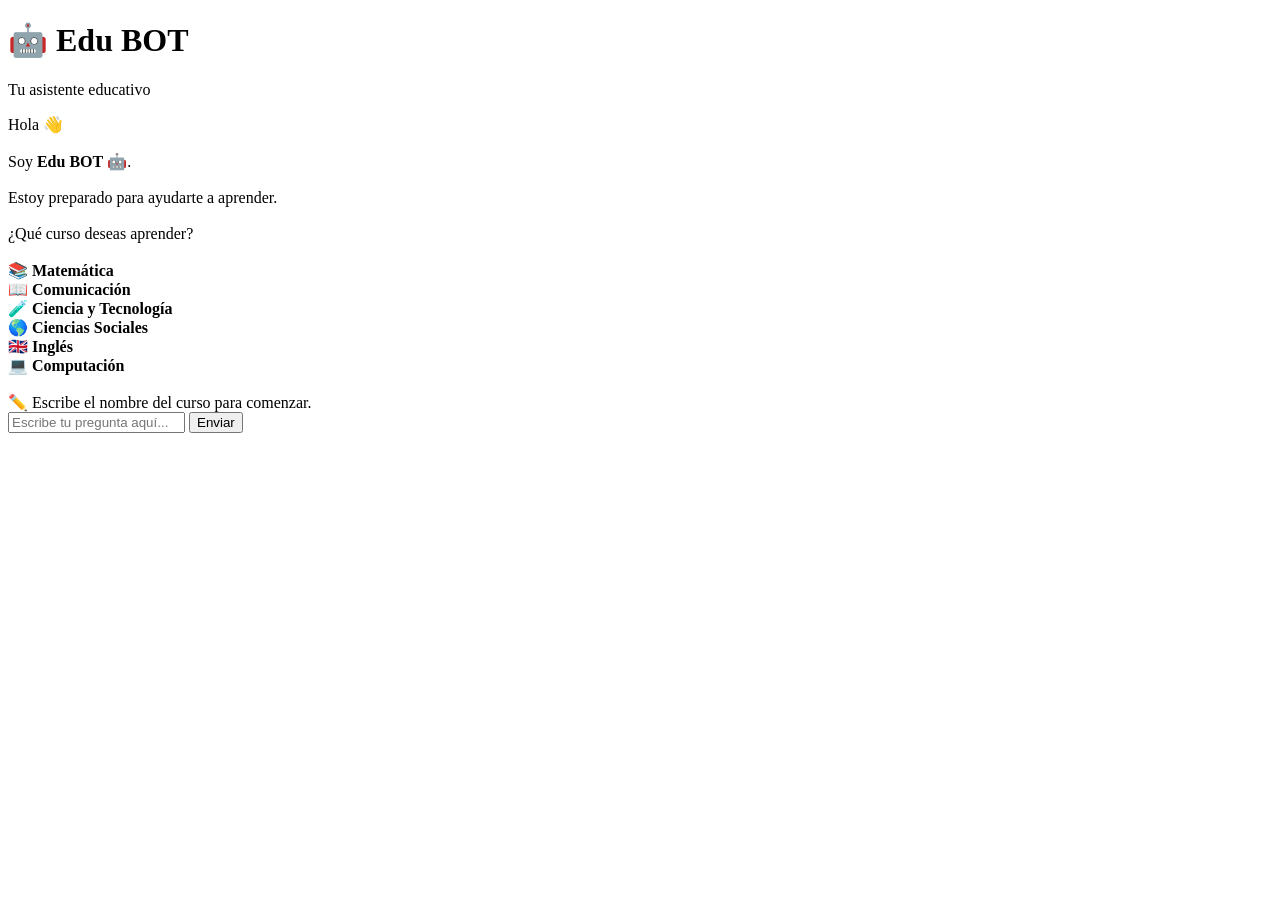
==== ia.html @ 30d16130 "Update ia.html" ====
<!DOCTYPE html>
<html lang="es">

<head>

    <meta charset="UTF-8">

    <meta name="viewport" content="width=device-width, initial-scale=1.0">

    <title>Edu BOT IA</title>

    <link rel="stylesheet" href="style.css">

</head>


<body>


<!-- ================================================= -->
<!-- CONTENEDOR PRINCIPAL -->
<!-- ================================================= -->

<div class="chat">


    <!-- ================================================= -->
    <!-- ENCABEZADO -->
    <!-- ================================================= -->

    <div class="encabezado">

        <h1>🤖 Edu BOT</h1>

        <p>Tu asistente educativo</p>

    </div>


    <!-- ================================================= -->
    <!-- ÁREA DE MENSAJES -->
    <!-- ================================================= -->

    <div id="chat" class="mensajes">

        <div class="bot">

            Hola 👋<br><br>

            Soy <b>Edu BOT</b> 🤖.<br><br>

            Estoy preparado para ayudarte a aprender.<br><br>

            ¿Qué curso deseas aprender?<br><br>

            📚 <b>Matemática</b><br>
            📖 <b>Comunicación</b><br>
            🧪 <b>Ciencia y Tecnología</b><br>
            🌎 <b>Ciencias Sociales</b><br>
            🇬🇧 <b>Inglés</b><br>
            💻 <b>Computación</b><br><br>

            ✏️ Escribe el nombre del curso para comenzar.

        </div>

    </div>


    <!-- ================================================= -->
    <!-- ENTRADA DEL USUARIO -->
    <!-- ================================================= -->

    <div class="entrada">

        <input
            type="text"
            id="pregunta"
            placeholder="Escribe tu pregunta aquí..."
            autocomplete="off"
        >

        <button id="enviar" type="button">
            Enviar
        </button>

    </div>


</div>


<!-- ================================================= -->
<!-- JAVASCRIPT -->
<!-- ================================================= -->


<!-- ================================================= -->
<!-- 1. CONOCIMIENTOS GENERALES -->
<!-- ================================================= -->

<script src="conocimientos.js"></script>


<!-- ================================================= -->
<!-- 2. COMUNICACIÓN -->
<!-- ================================================= -->

<script src="comprension1.js"></script>
<script src="produccion1.js"></script>
<script src="literatura1.js"></script>
<script src="comunicacion.js"></script>


<!-- ================================================= -->
<!-- 3. CIENCIA Y TECNOLOGÍA - 6° PRIMARIA -->
<!-- ================================================= -->

<script src="seres_vivos_ambiente.js"></script>
<script src="cuerpo_humano_salud.js"></script>
<script src="materia_energia.js"></script>
<script src="tierra_universo.js"></script>


<!-- ================================================= -->
<!-- 4. CIENCIA Y TECNOLOGÍA - BIOLOGÍA -->
<!-- ================================================= -->

<script src="biologia.js"></script>
<script src="biologia2.js"></script>
<script src="biologia3.js"></script>
<script src="biologia4.js"></script>
<script src="biologia5.js"></script>


<!-- ================================================= -->
<!-- 5. CIENCIA Y TECNOLOGÍA - QUÍMICA -->
<!-- ================================================= -->

<script src="quimica.js"></script>
<script src="quimica2.js"></script>
<script src="quimica3.js"></script>
<script src="quimica4.js"></script>
<script src="quimica5.js"></script>


<!-- ================================================= -->
<!-- 6. CIENCIA Y TECNOLOGÍA - FÍSICA -->
<!-- ================================================= -->

<script src="fisica.js"></script>
<script src="fisica2.js"></script>
<script src="fisica3.js"></script>
<script src="fisica4.js"></script>
<script src="fisica5.js"></script>


<!-- ================================================= -->
<!-- 7. CIENCIA Y TECNOLOGÍA - AMBIENTE Y CTS -->
<!-- ================================================= -->

<script src="ambiente4.js"></script>
<script src="cts5.js"></script>


<!-- ================================================= -->
<!-- 8. ARCHIVO PRINCIPAL DE CIENCIA Y TECNOLOGÍA -->
<!-- ================================================= -->

<script src="cyt.js"></script>


<!-- ================================================= -->
<!-- 9. CIENCIAS SOCIALES -->
<!-- ================================================= -->

<script src="historiaPeru1.js"></script>
<script src="historiaUniversal1.js"></script>
<script src="economia1.js"></script>
<script src="sociales.js"></script>


<!-- ================================================= -->
<!-- 10. INGLÉS -->
<!-- ================================================= -->

<script src="inglesBasico.js"></script>
<script src="inglesIntermedio.js"></script>
<script src="inglesAvanzado.js"></script>
<script src="ingles.js"></script>


<!-- ================================================= -->
<!-- 11. MATEMÁTICA - ARITMÉTICA -->
<!-- ================================================= -->

<script src="aritmetica1.js"></script>
<script src="aritmetica2.js"></script>
<script src="aritmetica3.js"></script>
<script src="aritmetica4.js"></script>
<script src="aritmetica5.js"></script>
<script src="aritmetica6.js"></script>


<!-- ================================================= -->
<!-- 12. MATEMÁTICA - ÁLGEBRA -->
<!-- ================================================= -->

<script src="algebra1.js"></script>
<script src="algebra2.js"></script>
<script src="algebra3.js"></script>
<script src="algebra4.js"></script>
<script src="algebra5.js"></script>


<!-- ================================================= -->
<!-- 13. MATEMÁTICA - GEOMETRÍA -->
<!-- ================================================= -->

<script src="geometria1.js"></script>
<script src="geometria2.js"></script>
<script src="geometria3.js"></script>
<script src="geometria4.js"></script>
<script src="geometria5.js"></script>
<script src="geometria6.js"></script>


<!-- ================================================= -->
<!-- 14. MATEMÁTICA - ESTADÍSTICA -->
<!-- ================================================= -->

<script src="estadistica1.js"></script>
<script src="estadistica2.js"></script>
<script src="estadistica3.js"></script>
<script src="estadistica4.js"></script>
<script src="estadistica5.js"></script>
<script src="estadistica6.js"></script>


<!-- ================================================= -->
<!-- ARCHIVO PRINCIPAL DE MATEMÁTICA -->
<!-- ================================================= -->

<script src="matematica.js"></script>


<!-- ================================================= -->
<!-- 12. APLICACIÓN PRINCIPAL -->
<!-- ================================================= -->

<script src="app.js"></script>


</body>

</html>
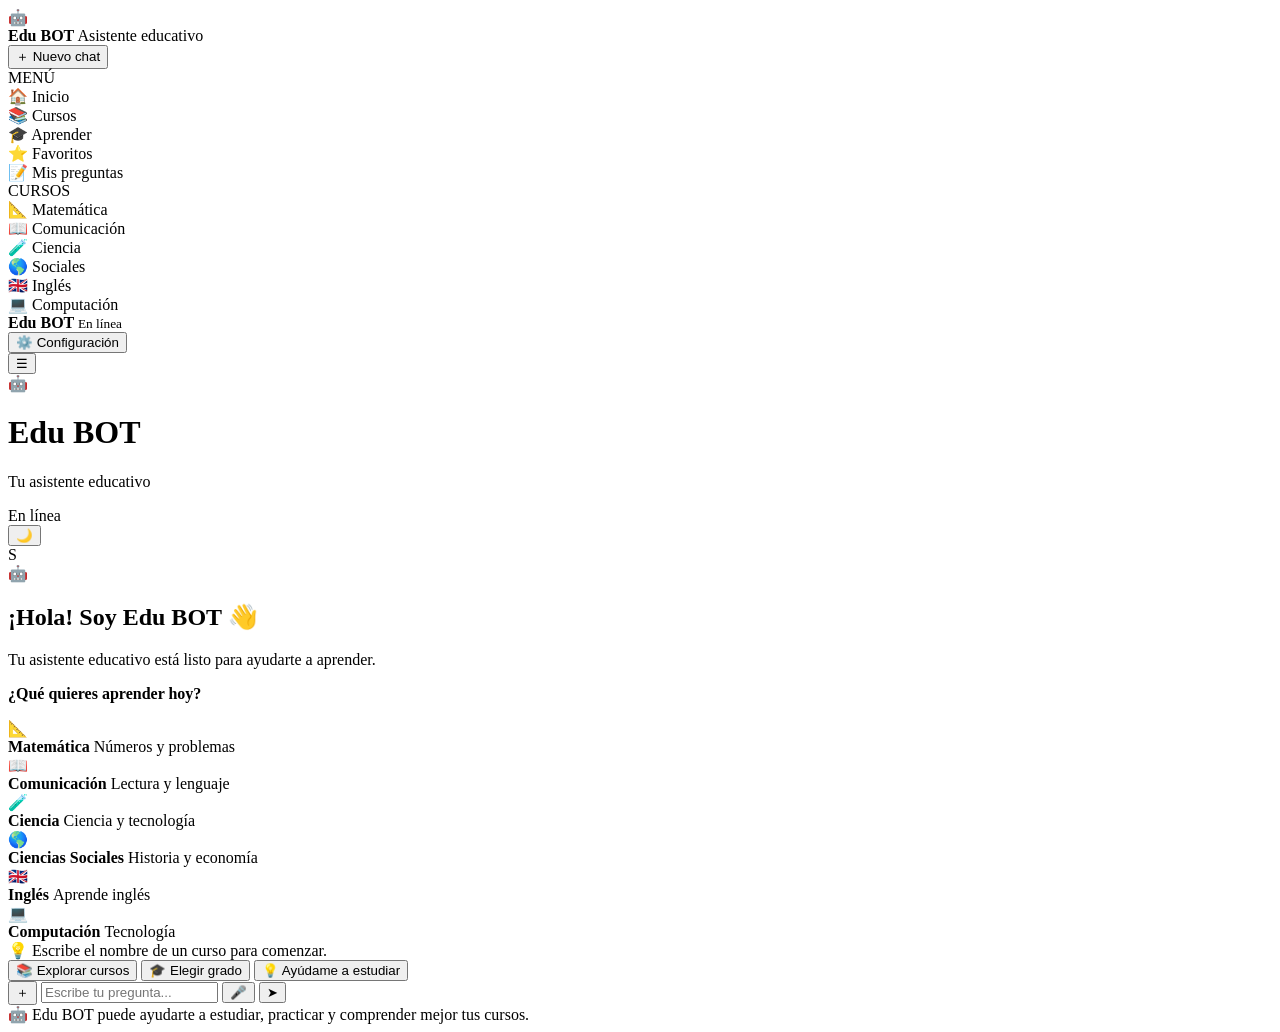
==== commit 059e95c0: "Update ia.html" ====
--- a/ia.html
+++ b/ia.html
@@ -5,7 +5,10 @@
 
     <meta charset="UTF-8">
 
-    <meta name="viewport" content="width=device-width, initial-scale=1.0">
+    <meta
+        name="viewport"
+        content="width=device-width, initial-scale=1.0"
+    >
 
     <title>Edu BOT IA</title>
 
@@ -17,236 +20,824 @@
 <body>
 
 
-<!-- ================================================= -->
-<!-- CONTENEDOR PRINCIPAL -->
-<!-- ================================================= -->
-
-<div class="chat">
-
-
-    <!-- ================================================= -->
-    <!-- ENCABEZADO -->
-    <!-- ================================================= -->
-
-    <div class="encabezado">
-
-        <h1>🤖 Edu BOT</h1>
-
-        <p>Tu asistente educativo</p>
-
-    </div>
-
-
-    <!-- ================================================= -->
-    <!-- ÁREA DE MENSAJES -->
-    <!-- ================================================= -->
-
-    <div id="chat" class="mensajes">
-
-        <div class="bot">
-
-            Hola 👋<br><br>
-
-            Soy <b>Edu BOT</b> 🤖.<br><br>
-
-            Estoy preparado para ayudarte a aprender.<br><br>
-
-            ¿Qué curso deseas aprender?<br><br>
-
-            📚 <b>Matemática</b><br>
-            📖 <b>Comunicación</b><br>
-            🧪 <b>Ciencia y Tecnología</b><br>
-            🌎 <b>Ciencias Sociales</b><br>
-            🇬🇧 <b>Inglés</b><br>
-            💻 <b>Computación</b><br><br>
-
-            ✏️ Escribe el nombre del curso para comenzar.
+<!-- =========================================================
+     APLICACIÓN PRINCIPAL
+========================================================= -->
+
+<div class="app">
+
+
+    <!-- =====================================================
+         BARRA LATERAL
+    ===================================================== -->
+
+    <aside class="barra-lateral">
+
+        <!-- LOGO -->
+
+        <div class="logo">
+
+            <div class="logo-icon">
+                🤖
+            </div>
+
+            <div class="logo-texto">
+
+                <strong>Edu BOT</strong>
+
+                <span>
+                    Asistente educativo
+                </span>
+
+            </div>
 
         </div>
 
-    </div>
-
-
-    <!-- ================================================= -->
-    <!-- ENTRADA DEL USUARIO -->
-    <!-- ================================================= -->
-
-    <div class="entrada">
-
-        <input
-            type="text"
-            id="pregunta"
-            placeholder="Escribe tu pregunta aquí..."
-            autocomplete="off"
+
+        <!-- NUEVO CHAT -->
+
+        <button class="nuevo-chat" type="button">
+
+            <span class="nuevo-icono">
+                ＋
+            </span>
+
+            <span>
+                Nuevo chat
+            </span>
+
+        </button>
+
+
+        <!-- MENÚ -->
+
+        <nav class="menu">
+
+            <div class="menu-titulo">
+                MENÚ
+            </div>
+
+
+            <div class="menu-item activo">
+
+                <span>🏠</span>
+
+                <span>
+                    Inicio
+                </span>
+
+            </div>
+
+
+            <div class="menu-item">
+
+                <span>📚</span>
+
+                <span>
+                    Cursos
+                </span>
+
+            </div>
+
+
+            <div class="menu-item">
+
+                <span>🎓</span>
+
+                <span>
+                    Aprender
+                </span>
+
+            </div>
+
+
+            <div class="menu-item">
+
+                <span>⭐</span>
+
+                <span>
+                    Favoritos
+                </span>
+
+            </div>
+
+
+            <div class="menu-item">
+
+                <span>📝</span>
+
+                <span>
+                    Mis preguntas
+                </span>
+
+            </div>
+
+        </nav>
+
+
+        <!-- CURSOS -->
+
+        <div class="cursos-lateral">
+
+            <div class="menu-titulo">
+                CURSOS
+            </div>
+
+
+            <div class="curso-mini matematica">
+
+                <span>📐</span>
+
+                <span>
+                    Matemática
+                </span>
+
+            </div>
+
+
+            <div class="curso-mini comunicacion">
+
+                <span>📖</span>
+
+                <span>
+                    Comunicación
+                </span>
+
+            </div>
+
+
+            <div class="curso-mini ciencia">
+
+                <span>🧪</span>
+
+                <span>
+                    Ciencia
+                </span>
+
+            </div>
+
+
+            <div class="curso-mini sociales">
+
+                <span>🌎</span>
+
+                <span>
+                    Sociales
+                </span>
+
+            </div>
+
+
+            <div class="curso-mini ingles">
+
+                <span>🇬🇧</span>
+
+                <span>
+                    Inglés
+                </span>
+
+            </div>
+
+
+            <div class="curso-mini computacion">
+
+                <span>💻</span>
+
+                <span>
+                    Computación
+                </span>
+
+            </div>
+
+        </div>
+
+
+        <!-- PARTE INFERIOR -->
+
+        <div class="lateral-inferior">
+
+            <div class="estado-bot">
+
+                <span class="punto-online"></span>
+
+                <div>
+
+                    <strong>
+                        Edu BOT
+                    </strong>
+
+                    <small>
+                        En línea
+                    </small>
+
+                </div>
+
+            </div>
+
+
+            <button class="configuracion" type="button">
+
+                ⚙️
+
+                <span>
+                    Configuración
+                </span>
+
+            </button>
+
+        </div>
+
+    </aside>
+
+
+
+    <!-- =====================================================
+         CONTENIDO PRINCIPAL
+    ===================================================== -->
+
+    <main class="contenido">
+
+
+        <!-- =================================================
+             ENCABEZADO
+        ================================================= -->
+
+        <header class="encabezado">
+
+            <div class="encabezado-izquierda">
+
+                <button
+                    class="boton-menu"
+                    type="button"
+                    aria-label="Menú"
+                >
+                    ☰
+                </button>
+
+
+                <div class="titulo-app">
+
+                    <div class="mini-logo">
+                        🤖
+                    </div>
+
+                    <div>
+
+                        <h1>
+                            Edu BOT
+                        </h1>
+
+                        <p>
+                            Tu asistente educativo
+                        </p>
+
+                    </div>
+
+                </div>
+
+            </div>
+
+
+            <div class="encabezado-derecha">
+
+                <div class="estado">
+
+                    <span class="punto-online"></span>
+
+                    En línea
+
+                </div>
+
+
+                <button
+                    class="boton-tema"
+                    type="button"
+                    aria-label="Cambiar tema"
+                >
+                    🌙
+                </button>
+
+
+                <div class="avatar">
+
+                    S
+
+                </div>
+
+            </div>
+
+        </header>
+
+
+
+        <!-- =================================================
+             ZONA DEL CHAT
+
+             IMPORTANTE:
+             .chat es utilizado por app.js
+        ================================================= -->
+
+        <div
+            id="chat"
+            class="chat mensajes"
         >
 
-        <button id="enviar" type="button">
-            Enviar
-        </button>
-
-    </div>
-
+
+            <!-- =================================================
+                 MENSAJE INICIAL
+            ================================================= -->
+
+            <div class="mensaje-inicial">
+
+                <div class="bienvenida-icono">
+
+                    🤖
+
+                </div>
+
+
+                <h2>
+                    ¡Hola! Soy Edu BOT 👋
+                </h2>
+
+
+                <p class="bienvenida-texto">
+
+                    Tu asistente educativo está listo
+                    para ayudarte a aprender.
+
+                </p>
+
+
+                <div class="separador"></div>
+
+
+                <p class="pregunta-inicial">
+
+                    <strong>
+                        ¿Qué quieres aprender hoy?
+                    </strong>
+
+                </p>
+
+
+                <!-- =================================================
+                     TARJETAS DE CURSOS
+                ================================================= -->
+
+                <div class="tarjetas-cursos">
+
+
+                    <div class="tarjeta matematica">
+
+                        <div class="tarjeta-icono">
+                            📐
+                        </div>
+
+                        <div>
+
+                            <strong>
+                                Matemática
+                            </strong>
+
+                            <span>
+                                Números y problemas
+                            </span>
+
+                        </div>
+
+                    </div>
+
+
+                    <div class="tarjeta comunicacion">
+
+                        <div class="tarjeta-icono">
+                            📖
+                        </div>
+
+                        <div>
+
+                            <strong>
+                                Comunicación
+                            </strong>
+
+                            <span>
+                                Lectura y lenguaje
+                            </span>
+
+                        </div>
+
+                    </div>
+
+
+                    <div class="tarjeta ciencia">
+
+                        <div class="tarjeta-icono">
+                            🧪
+                        </div>
+
+                        <div>
+
+                            <strong>
+                                Ciencia
+                            </strong>
+
+                            <span>
+                                Ciencia y tecnología
+                            </span>
+
+                        </div>
+
+                    </div>
+
+
+                    <div class="tarjeta sociales">
+
+                        <div class="tarjeta-icono">
+                            🌎
+                        </div>
+
+                        <div>
+
+                            <strong>
+                                Ciencias Sociales
+                            </strong>
+
+                            <span>
+                                Historia y economía
+                            </span>
+
+                        </div>
+
+                    </div>
+
+
+                    <div class="tarjeta ingles">
+
+                        <div class="tarjeta-icono">
+                            🇬🇧
+                        </div>
+
+                        <div>
+
+                            <strong>
+                                Inglés
+                            </strong>
+
+                            <span>
+                                Aprende inglés
+                            </span>
+
+                        </div>
+
+                    </div>
+
+
+                    <div class="tarjeta computacion">
+
+                        <div class="tarjeta-icono">
+                            💻
+                        </div>
+
+                        <div>
+
+                            <strong>
+                                Computación
+                            </strong>
+
+                            <span>
+                                Tecnología
+                            </span>
+
+                        </div>
+
+                    </div>
+
+
+                </div>
+
+
+                <div class="mensaje-ayuda">
+
+                    💡
+
+                    <span>
+                        Escribe el nombre de un curso
+                        para comenzar.
+                    </span>
+
+                </div>
+
+            </div>
+
+
+        </div>
+
+
+
+        <!-- =================================================
+             ZONA INFERIOR
+        ================================================= -->
+
+        <div class="zona-entrada">
+
+
+            <!-- SUGERENCIAS -->
+
+            <div class="sugerencias">
+
+                <button type="button">
+                    📚 Explorar cursos
+                </button>
+
+                <button type="button">
+                    🎓 Elegir grado
+                </button>
+
+                <button type="button">
+                    💡 Ayúdame a estudiar
+                </button>
+
+            </div>
+
+
+            <!-- CAJA DE ESCRITURA -->
+
+            <div class="entrada">
+
+
+                <button
+                    class="boton-mas"
+                    type="button"
+                    aria-label="Opciones"
+                >
+                    ＋
+                </button>
+
+
+                <input
+                    type="text"
+                    id="pregunta"
+                    placeholder="Escribe tu pregunta..."
+                    autocomplete="off"
+                >
+
+
+                <button
+                    class="boton-microfono"
+                    type="button"
+                    aria-label="Micrófono"
+                >
+                    🎤
+                </button>
+
+
+                <button
+                    id="enviar"
+                    class="boton-enviar"
+                    type="button"
+                >
+
+                    ➤
+
+                </button>
+
+            </div>
+
+
+            <div class="texto-seguridad">
+
+                🤖 Edu BOT puede ayudarte a estudiar,
+                practicar y comprender mejor tus cursos.
+
+            </div>
+
+
+        </div>
+
+
+    </main>
 
 </div>
 
 
-<!-- ================================================= -->
-<!-- JAVASCRIPT -->
-<!-- ================================================= -->
-
-
-<!-- ================================================= -->
-<!-- 1. CONOCIMIENTOS GENERALES -->
-<!-- ================================================= -->
+
+<!-- =========================================================
+     JAVASCRIPT
+========================================================= -->
+
+
+<!-- =========================================================
+     1. CONOCIMIENTOS GENERALES
+========================================================= -->
 
 <script src="conocimientos.js"></script>
 
 
-<!-- ================================================= -->
-<!-- 2. COMUNICACIÓN -->
-<!-- ================================================= -->
+
+<!-- =========================================================
+     2. COMUNICACIÓN
+========================================================= -->
 
 <script src="comprension1.js"></script>
+
 <script src="produccion1.js"></script>
+
 <script src="literatura1.js"></script>
+
 <script src="comunicacion.js"></script>
 
 
-<!-- ================================================= -->
-<!-- 3. CIENCIA Y TECNOLOGÍA - 6° PRIMARIA -->
-<!-- ================================================= -->
+
+<!-- =========================================================
+     3. CIENCIA Y TECNOLOGÍA - 6° PRIMARIA
+========================================================= -->
 
 <script src="seres_vivos_ambiente.js"></script>
+
 <script src="cuerpo_humano_salud.js"></script>
+
 <script src="materia_energia.js"></script>
+
 <script src="tierra_universo.js"></script>
 
 
-<!-- ================================================= -->
-<!-- 4. CIENCIA Y TECNOLOGÍA - BIOLOGÍA -->
-<!-- ================================================= -->
+
+<!-- =========================================================
+     4. CIENCIA Y TECNOLOGÍA - BIOLOGÍA
+========================================================= -->
 
 <script src="biologia.js"></script>
+
 <script src="biologia2.js"></script>
+
 <script src="biologia3.js"></script>
+
 <script src="biologia4.js"></script>
+
 <script src="biologia5.js"></script>
 
 
-<!-- ================================================= -->
-<!-- 5. CIENCIA Y TECNOLOGÍA - QUÍMICA -->
-<!-- ================================================= -->
+
+<!-- =========================================================
+     5. CIENCIA Y TECNOLOGÍA - QUÍMICA
+========================================================= -->
 
 <script src="quimica.js"></script>
+
 <script src="quimica2.js"></script>
+
 <script src="quimica3.js"></script>
+
 <script src="quimica4.js"></script>
+
 <script src="quimica5.js"></script>
 
 
-<!-- ================================================= -->
-<!-- 6. CIENCIA Y TECNOLOGÍA - FÍSICA -->
-<!-- ================================================= -->
+
+<!-- =========================================================
+     6. CIENCIA Y TECNOLOGÍA - FÍSICA
+========================================================= -->
 
 <script src="fisica.js"></script>
+
 <script src="fisica2.js"></script>
+
 <script src="fisica3.js"></script>
+
 <script src="fisica4.js"></script>
+
 <script src="fisica5.js"></script>
 
 
-<!-- ================================================= -->
-<!-- 7. CIENCIA Y TECNOLOGÍA - AMBIENTE Y CTS -->
-<!-- ================================================= -->
+
+<!-- =========================================================
+     7. AMBIENTE Y CTS
+========================================================= -->
 
 <script src="ambiente4.js"></script>
+
 <script src="cts5.js"></script>
 
 
-<!-- ================================================= -->
-<!-- 8. ARCHIVO PRINCIPAL DE CIENCIA Y TECNOLOGÍA -->
-<!-- ================================================= -->
+
+<!-- =========================================================
+     8. CIENCIA Y TECNOLOGÍA
+========================================================= -->
 
 <script src="cyt.js"></script>
 
 
-<!-- ================================================= -->
-<!-- 9. CIENCIAS SOCIALES -->
-<!-- ================================================= -->
+
+<!-- =========================================================
+     9. CIENCIAS SOCIALES
+========================================================= -->
 
 <script src="historiaPeru1.js"></script>
+
 <script src="historiaUniversal1.js"></script>
+
 <script src="economia1.js"></script>
+
 <script src="sociales.js"></script>
 
 
-<!-- ================================================= -->
-<!-- 10. INGLÉS -->
-<!-- ================================================= -->
+
+<!-- =========================================================
+     10. INGLÉS
+========================================================= -->
 
 <script src="inglesBasico.js"></script>
+
 <script src="inglesIntermedio.js"></script>
+
 <script src="inglesAvanzado.js"></script>
+
 <script src="ingles.js"></script>
 
 
-<!-- ================================================= -->
-<!-- 11. MATEMÁTICA - ARITMÉTICA -->
-<!-- ================================================= -->
+
+<!-- =========================================================
+     11. MATEMÁTICA - ARITMÉTICA
+========================================================= -->
 
 <script src="aritmetica1.js"></script>
+
 <script src="aritmetica2.js"></script>
+
 <script src="aritmetica3.js"></script>
+
 <script src="aritmetica4.js"></script>
+
 <script src="aritmetica5.js"></script>
+
 <script src="aritmetica6.js"></script>
 
 
-<!-- ================================================= -->
-<!-- 12. MATEMÁTICA - ÁLGEBRA -->
-<!-- ================================================= -->
+
+<!-- =========================================================
+     12. MATEMÁTICA - ÁLGEBRA
+========================================================= -->
 
 <script src="algebra1.js"></script>
+
 <script src="algebra2.js"></script>
+
 <script src="algebra3.js"></script>
+
 <script src="algebra4.js"></script>
+
 <script src="algebra5.js"></script>
 
 
-<!-- ================================================= -->
-<!-- 13. MATEMÁTICA - GEOMETRÍA -->
-<!-- ================================================= -->
+
+<!-- =========================================================
+     13. MATEMÁTICA - GEOMETRÍA
+========================================================= -->
 
 <script src="geometria1.js"></script>
+
 <script src="geometria2.js"></script>
+
 <script src="geometria3.js"></script>
+
 <script src="geometria4.js"></script>
+
 <script src="geometria5.js"></script>
+
 <script src="geometria6.js"></script>
 
 
-<!-- ================================================= -->
-<!-- 14. MATEMÁTICA - ESTADÍSTICA -->
-<!-- ================================================= -->
+
+<!-- =========================================================
+     14. MATEMÁTICA - ESTADÍSTICA
+========================================================= -->
 
 <script src="estadistica1.js"></script>
+
 <script src="estadistica2.js"></script>
+
 <script src="estadistica3.js"></script>
+
 <script src="estadistica4.js"></script>
+
 <script src="estadistica5.js"></script>
+
 <script src="estadistica6.js"></script>
 
 
-<!-- ================================================= -->
-<!-- ARCHIVO PRINCIPAL DE MATEMÁTICA -->
-<!-- ================================================= -->
+
+<!-- =========================================================
+     ARCHIVO PRINCIPAL DE MATEMÁTICA
+========================================================= -->
 
 <script src="matematica.js"></script>
 
 
-<!-- ================================================= -->
-<!-- 12. APLICACIÓN PRINCIPAL -->
-<!-- ================================================= -->
+
+<!-- =========================================================
+     APLICACIÓN PRINCIPAL
+========================================================= -->
 
 <script src="app.js"></script>
 
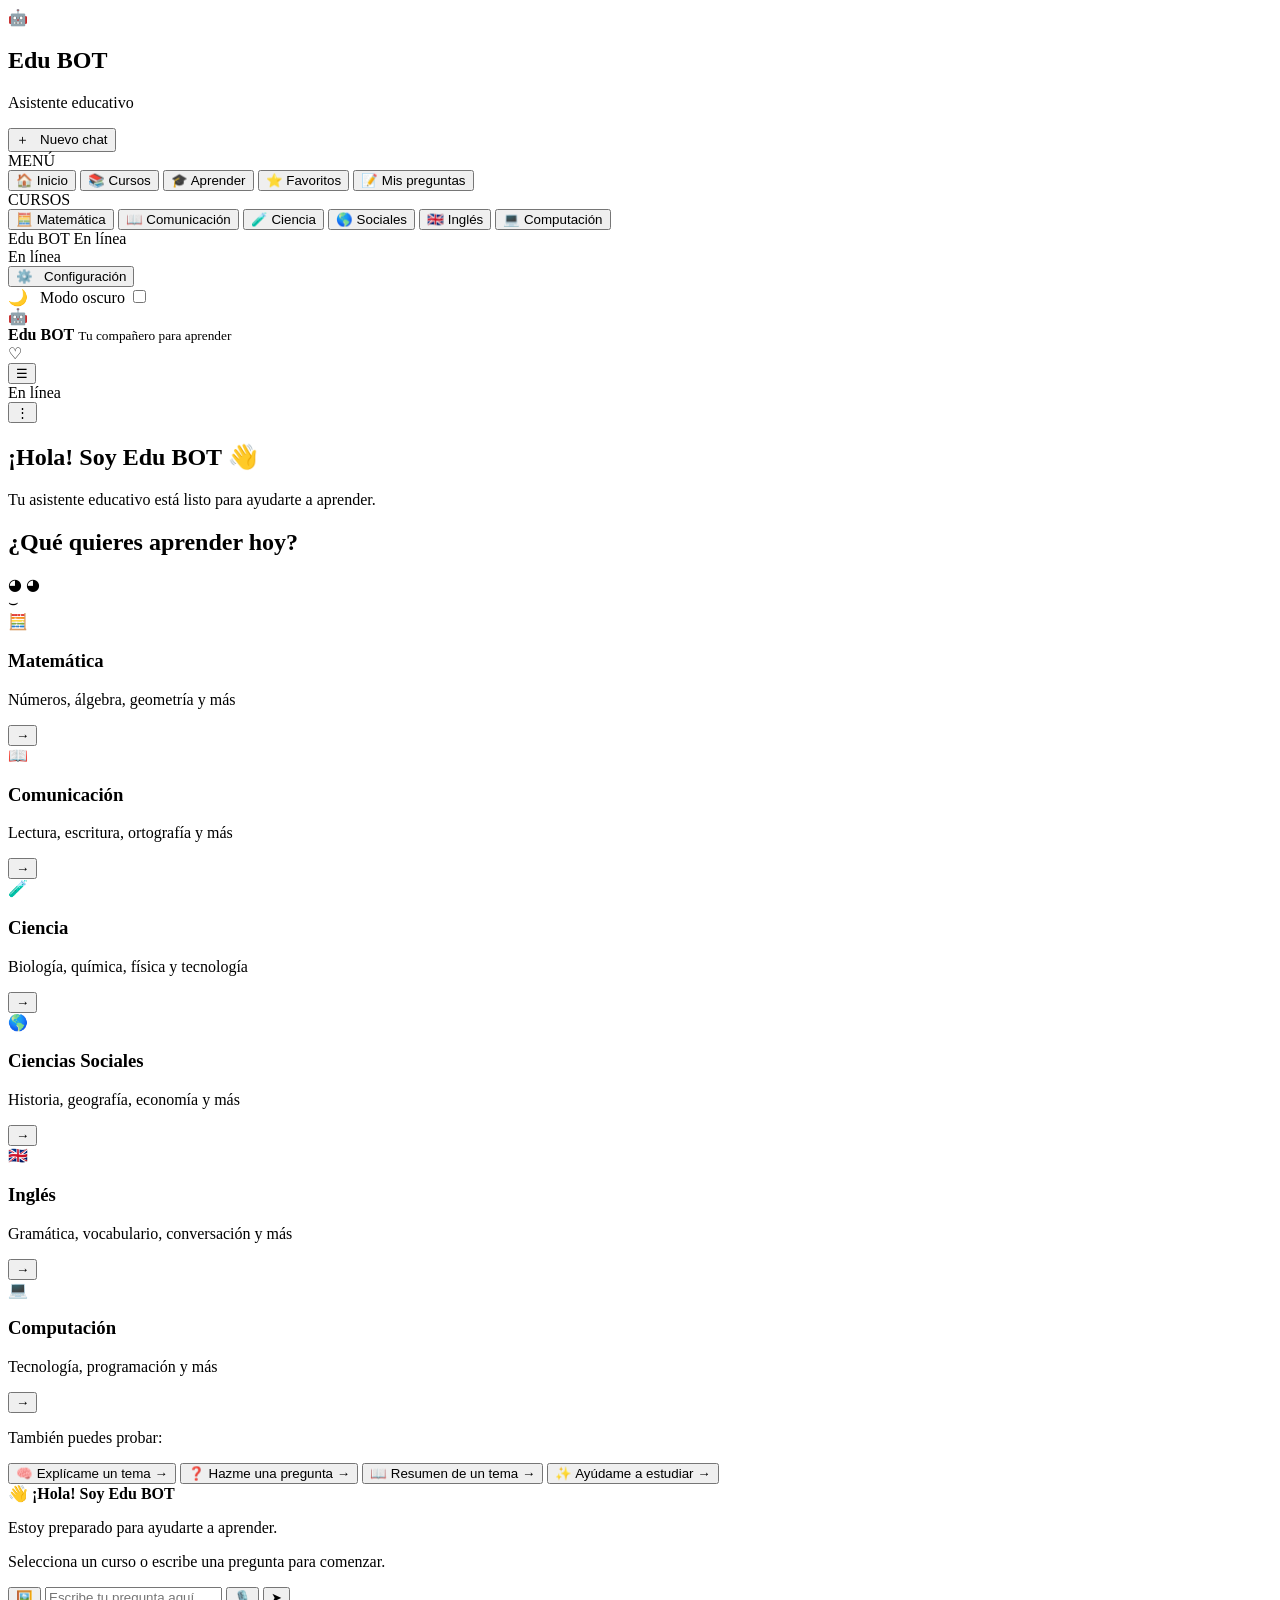
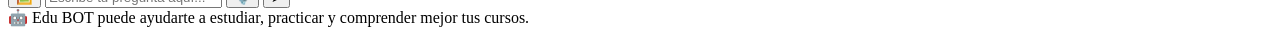
==== commit 0aee2fd6: "Update ia.html" ====
--- a/ia.html
+++ b/ia.html
@@ -2,846 +2,719 @@
 <html lang="es">
 
 <head>
-
     <meta charset="UTF-8">
-
-    <meta
-        name="viewport"
-        content="width=device-width, initial-scale=1.0"
-    >
+    <meta name="viewport" content="width=device-width, initial-scale=1.0">
 
     <title>Edu BOT IA</title>
 
     <link rel="stylesheet" href="style.css">
-
 </head>
 
-
 <body>
 
-
-<!-- =========================================================
-     APLICACIÓN PRINCIPAL
-========================================================= -->
-
 <div class="app">
 
-
-    <!-- =====================================================
-         BARRA LATERAL
-    ===================================================== -->
-
-    <aside class="barra-lateral">
-
-        <!-- LOGO -->
+    <!-- ============================= -->
+    <!-- BARRA LATERAL -->
+    <!-- ============================= -->
+
+    <aside class="sidebar">
 
         <div class="logo">
 
-            <div class="logo-icon">
-                🤖
-            </div>
-
-            <div class="logo-texto">
-
-                <strong>Edu BOT</strong>
-
-                <span>
-                    Asistente educativo
-                </span>
-
+            <div class="logo-robot">🤖</div>
+
+            <div>
+                <h2>Edu <span>BOT</span></h2>
+                <p>Asistente educativo</p>
             </div>
 
         </div>
 
 
-        <!-- NUEVO CHAT -->
-
-        <button class="nuevo-chat" type="button">
-
-            <span class="nuevo-icono">
-                ＋
-            </span>
-
-            <span>
-                Nuevo chat
-            </span>
-
+        <button class="nuevo-chat" id="nuevoChat">
+            ＋ &nbsp; Nuevo chat
         </button>
 
 
-        <!-- MENÚ -->
+        <div class="menu-titulo">
+            MENÚ
+        </div>
+
 
         <nav class="menu">
 
-            <div class="menu-titulo">
-                MENÚ
-            </div>
-
-
-            <div class="menu-item activo">
-
-                <span>🏠</span>
-
-                <span>
-                    Inicio
-                </span>
-
-            </div>
-
-
-            <div class="menu-item">
-
-                <span>📚</span>
-
-                <span>
-                    Cursos
-                </span>
-
-            </div>
-
-
-            <div class="menu-item">
-
-                <span>🎓</span>
-
-                <span>
-                    Aprender
-                </span>
-
-            </div>
-
-
-            <div class="menu-item">
-
-                <span>⭐</span>
-
-                <span>
-                    Favoritos
-                </span>
-
-            </div>
-
-
-            <div class="menu-item">
-
-                <span>📝</span>
-
-                <span>
-                    Mis preguntas
-                </span>
-
-            </div>
+            <button class="menu-item activo" data-section="inicio">
+                🏠 <span>Inicio</span>
+            </button>
+
+            <button class="menu-item" data-section="cursos">
+                📚 <span>Cursos</span>
+            </button>
+
+            <button class="menu-item">
+                🎓 <span>Aprender</span>
+            </button>
+
+            <button class="menu-item">
+                ⭐ <span>Favoritos</span>
+            </button>
+
+            <button class="menu-item">
+                📝 <span>Mis preguntas</span>
+            </button>
 
         </nav>
 
 
-        <!-- CURSOS -->
-
-        <div class="cursos-lateral">
-
-            <div class="menu-titulo">
-                CURSOS
-            </div>
-
-
-            <div class="curso-mini matematica">
-
-                <span>📐</span>
-
-                <span>
+        <div class="menu-titulo">
+            CURSOS
+        </div>
+
+
+        <nav class="menu cursos-menu">
+
+            <button class="menu-item curso-menu" data-curso="Matemática">
+                🧮 <span>Matemática</span>
+            </button>
+
+            <button class="menu-item curso-menu" data-curso="Comunicación">
+                📖 <span>Comunicación</span>
+            </button>
+
+            <button class="menu-item curso-menu" data-curso="Ciencia">
+                🧪 <span>Ciencia</span>
+            </button>
+
+            <button class="menu-item curso-menu" data-curso="Ciencias Sociales">
+                🌎 <span>Sociales</span>
+            </button>
+
+            <button class="menu-item curso-menu" data-curso="Inglés">
+                🇬🇧 <span>Inglés</span>
+            </button>
+
+            <button class="menu-item curso-menu" data-curso="Computación">
+                💻 <span>Computación</span>
+            </button>
+
+        </nav>
+
+
+        <div class="sidebar-bottom">
+
+            <div class="online-title">
+                Edu BOT En línea
+            </div>
+
+            <div class="online">
+                <span class="online-dot"></span>
+                En línea
+            </div>
+
+
+            <button class="configuracion">
+                ⚙️ &nbsp; Configuración
+            </button>
+
+
+            <div class="modo">
+
+                <span>🌙 &nbsp; Modo oscuro</span>
+
+                <label class="switch">
+                    <input type="checkbox" id="modoOscuro">
+                    <span class="slider"></span>
+                </label>
+
+            </div>
+
+
+            <div class="perfil">
+
+                <div class="perfil-icon">
+                    🤖
+                </div>
+
+                <div>
+                    <strong>Edu BOT</strong>
+                    <small>Tu compañero para aprender</small>
+                </div>
+
+                <span class="corazon">♡</span>
+
+            </div>
+
+        </div>
+
+    </aside>
+
+
+    <!-- ============================= -->
+    <!-- CONTENIDO PRINCIPAL -->
+    <!-- ============================= -->
+
+    <main class="contenido">
+
+
+        <!-- BOTÓN MENÚ MÓVIL -->
+
+        <button class="menu-movil" id="menuMovil">
+            ☰
+        </button>
+
+
+        <!-- ESTADO -->
+
+        <div class="estado">
+
+            <span class="online-dot"></span>
+
+            En línea
+
+        </div>
+
+
+        <!-- BOTÓN MÁS -->
+
+        <button class="boton-mas">
+            ⋮
+        </button>
+
+
+        <!-- ============================= -->
+        <!-- PRESENTACIÓN -->
+        <!-- ============================= -->
+
+        <section class="bienvenida">
+
+            <div class="decoracion decoracion-1"></div>
+            <div class="decoracion decoracion-2"></div>
+            <div class="decoracion decoracion-3"></div>
+
+            <div class="bienvenida-texto">
+
+                <h1>
+                    ¡Hola! Soy
+                    <span>Edu BOT</span> 👋
+                </h1>
+
+                <p>
+                    Tu asistente educativo está listo para ayudarte a aprender.
+                </p>
+
+                <h2>
+                    ¿Qué quieres aprender hoy?
+                </h2>
+
+                <div class="linea-decorativa"></div>
+
+            </div>
+
+
+            <!-- ROBOT -->
+
+            <div class="robot-grande">
+
+                <div class="antena">
+                    <div></div>
+                </div>
+
+                <div class="robot-cabeza">
+
+                    <div class="robot-pantalla">
+
+                        <span class="ojo">◕</span>
+                        <span class="ojo">◕</span>
+
+                        <div class="sonrisa">
+                            ⌣
+                        </div>
+
+                    </div>
+
+                </div>
+
+                <div class="robot-cuerpo"></div>
+
+            </div>
+
+        </section>
+
+
+        <!-- ============================= -->
+        <!-- TARJETAS DE CURSOS -->
+        <!-- ============================= -->
+
+        <section class="cursos-container">
+
+            <!-- MATEMÁTICA -->
+
+            <div class="curso-card matematica"
+                 data-curso="Matemática">
+
+                <div class="curso-icon">
+                    🧮
+                </div>
+
+                <h3>
                     Matemática
-                </span>
-
-            </div>
-
-
-            <div class="curso-mini comunicacion">
-
-                <span>📖</span>
-
-                <span>
+                </h3>
+
+                <p>
+                    Números, álgebra,
+                    geometría y más
+                </p>
+
+                <button class="curso-btn">
+                    →
+                </button>
+
+            </div>
+
+
+            <!-- COMUNICACIÓN -->
+
+            <div class="curso-card comunicacion"
+                 data-curso="Comunicación">
+
+                <div class="curso-icon">
+                    📖
+                </div>
+
+                <h3>
                     Comunicación
-                </span>
-
-            </div>
-
-
-            <div class="curso-mini ciencia">
-
-                <span>🧪</span>
-
-                <span>
+                </h3>
+
+                <p>
+                    Lectura, escritura,
+                    ortografía y más
+                </p>
+
+                <button class="curso-btn">
+                    →
+                </button>
+
+            </div>
+
+
+            <!-- CIENCIA -->
+
+            <div class="curso-card ciencia"
+                 data-curso="Ciencia">
+
+                <div class="curso-icon">
+                    🧪
+                </div>
+
+                <h3>
                     Ciencia
-                </span>
-
-            </div>
-
-
-            <div class="curso-mini sociales">
-
-                <span>🌎</span>
-
-                <span>
-                    Sociales
-                </span>
-
-            </div>
-
-
-            <div class="curso-mini ingles">
-
-                <span>🇬🇧</span>
-
-                <span>
+                </h3>
+
+                <p>
+                    Biología, química,
+                    física y tecnología
+                </p>
+
+                <button class="curso-btn">
+                    →
+                </button>
+
+            </div>
+
+
+            <!-- SOCIALES -->
+
+            <div class="curso-card sociales"
+                 data-curso="Ciencias Sociales">
+
+                <div class="curso-icon">
+                    🌎
+                </div>
+
+                <h3>
+                    Ciencias Sociales
+                </h3>
+
+                <p>
+                    Historia, geografía,
+                    economía y más
+                </p>
+
+                <button class="curso-btn">
+                    →
+                </button>
+
+            </div>
+
+
+            <!-- INGLÉS -->
+
+            <div class="curso-card ingles"
+                 data-curso="Inglés">
+
+                <div class="curso-icon">
+                    🇬🇧
+                </div>
+
+                <h3>
                     Inglés
-                </span>
-
-            </div>
-
-
-            <div class="curso-mini computacion">
-
-                <span>💻</span>
-
-                <span>
+                </h3>
+
+                <p>
+                    Gramática, vocabulario,
+                    conversación y más
+                </p>
+
+                <button class="curso-btn">
+                    →
+                </button>
+
+            </div>
+
+
+            <!-- COMPUTACIÓN -->
+
+            <div class="curso-card computacion"
+                 data-curso="Computación">
+
+                <div class="curso-icon">
+                    💻
+                </div>
+
+                <h3>
                     Computación
-                </span>
+                </h3>
+
+                <p>
+                    Tecnología,
+                    programación y más
+                </p>
+
+                <button class="curso-btn">
+                    →
+                </button>
+
+            </div>
+
+        </section>
+
+
+        <!-- ============================= -->
+        <!-- SUGERENCIAS -->
+        <!-- ============================= -->
+
+        <section class="sugerencias">
+
+            <p>
+                También puedes probar:
+            </p>
+
+            <div class="sugerencias-lista">
+
+                <button class="sugerencia"
+                        data-pregunta="Explícame un tema">
+                    🧠 Explícame un tema →
+                </button>
+
+                <button class="sugerencia"
+                        data-pregunta="Hazme una pregunta">
+                    ❓ Hazme una pregunta →
+                </button>
+
+                <button class="sugerencia"
+                        data-pregunta="Hazme un resumen">
+                    📖 Resumen de un tema →
+                </button>
+
+                <button class="sugerencia"
+                        data-pregunta="Ayúdame a estudiar">
+                    ✨ Ayúdame a estudiar →
+                </button>
+
+            </div>
+
+        </section>
+
+
+        <!-- ============================= -->
+        <!-- CHAT -->
+        <!-- ============================= -->
+
+        <div id="chat" class="mensajes">
+
+            <div class="bot mensaje-inicial">
+
+                <strong>👋 ¡Hola! Soy Edu BOT</strong>
+
+                <p>
+                    Estoy preparado para ayudarte a aprender.
+                </p>
+
+                <p>
+                    Selecciona un curso o escribe una pregunta
+                    para comenzar.
+                </p>
 
             </div>
 
         </div>
 
 
-        <!-- PARTE INFERIOR -->
-
-        <div class="lateral-inferior">
-
-            <div class="estado-bot">
-
-                <span class="punto-online"></span>
-
-                <div>
-
-                    <strong>
-                        Edu BOT
-                    </strong>
-
-                    <small>
-                        En línea
-                    </small>
-
-                </div>
-
-            </div>
-
-
-            <button class="configuracion" type="button">
-
-                ⚙️
-
-                <span>
-                    Configuración
-                </span>
+        <!-- ============================= -->
+        <!-- BARRA DE PREGUNTA -->
+        <!-- ============================= -->
+
+        <div class="entrada">
+
+            <button class="boton-imagen" type="button">
+                🖼️
+            </button>
+
+            <input
+                type="text"
+                id="pregunta"
+                placeholder="Escribe tu pregunta aquí..."
+                autocomplete="off"
+            >
+
+            <button class="boton-microfono" type="button">
+                🎙️
+            </button>
+
+            <button
+                id="enviar"
+                class="boton-enviar"
+                type="button">
+
+                ➤
 
             </button>
 
         </div>
 
-    </aside>
-
-
-
-    <!-- =====================================================
-         CONTENIDO PRINCIPAL
-    ===================================================== -->
-
-    <main class="contenido">
-
-
-        <!-- =================================================
-             ENCABEZADO
-        ================================================= -->
-
-        <header class="encabezado">
-
-            <div class="encabezado-izquierda">
-
-                <button
-                    class="boton-menu"
-                    type="button"
-                    aria-label="Menú"
-                >
-                    ☰
-                </button>
-
-
-                <div class="titulo-app">
-
-                    <div class="mini-logo">
-                        🤖
-                    </div>
-
-                    <div>
-
-                        <h1>
-                            Edu BOT
-                        </h1>
-
-                        <p>
-                            Tu asistente educativo
-                        </p>
-
-                    </div>
-
-                </div>
-
-            </div>
-
-
-            <div class="encabezado-derecha">
-
-                <div class="estado">
-
-                    <span class="punto-online"></span>
-
-                    En línea
-
-                </div>
-
-
-                <button
-                    class="boton-tema"
-                    type="button"
-                    aria-label="Cambiar tema"
-                >
-                    🌙
-                </button>
-
-
-                <div class="avatar">
-
-                    S
-
-                </div>
-
-            </div>
-
-        </header>
-
-
-
-        <!-- =================================================
-             ZONA DEL CHAT
-
-             IMPORTANTE:
-             .chat es utilizado por app.js
-        ================================================= -->
-
-        <div
-            id="chat"
-            class="chat mensajes"
-        >
-
-
-            <!-- =================================================
-                 MENSAJE INICIAL
-            ================================================= -->
-
-            <div class="mensaje-inicial">
-
-                <div class="bienvenida-icono">
-
-                    🤖
-
-                </div>
-
-
-                <h2>
-                    ¡Hola! Soy Edu BOT 👋
-                </h2>
-
-
-                <p class="bienvenida-texto">
-
-                    Tu asistente educativo está listo
-                    para ayudarte a aprender.
-
-                </p>
-
-
-                <div class="separador"></div>
-
-
-                <p class="pregunta-inicial">
-
-                    <strong>
+
+        <div class="pie">
+            🤖 Edu BOT puede ayudarte a estudiar,
+            practicar y comprender mejor tus cursos.
+        </div>
+
+
+    </main>
+
+</div>
+
+
+<!-- ================================================= -->
+<!-- TUS ARCHIVOS DE CONOCIMIENTOS -->
+<!-- ================================================= -->
+
+<script src="conocimientos.js"></script>
+
+<script src="comprension1.js"></script>
+<script src="produccion1.js"></script>
+<script src="literatura1.js"></script>
+<script src="comunicacion.js"></script>
+
+<script src="seres_vivos_ambiente.js"></script>
+<script src="cuerpo_humano_salud.js"></script>
+<script src="materia_energia.js"></script>
+<script src="tierra_universo.js"></script>
+
+<script src="biologia.js"></script>
+<script src="biologia2.js"></script>
+<script src="biologia3.js"></script>
+<script src="biologia4.js"></script>
+<script src="biologia5.js"></script>
+
+<script src="quimica.js"></script>
+<script src="quimica2.js"></script>
+<script src="quimica3.js"></script>
+<script src="quimica4.js"></script>
+<script src="quimica5.js"></script>
+
+<script src="fisica.js"></script>
+<script src="fisica2.js"></script>
+<script src="fisica3.js"></script>
+<script src="fisica4.js"></script>
+<script src="fisica5.js"></script>
+
+<script src="ambiente4.js"></script>
+<script src="cts5.js"></script>
+<script src="cyt.js"></script>
+
+<script src="historiaPeru1.js"></script>
+<script src="historiaUniversal1.js"></script>
+<script src="economia1.js"></script>
+<script src="sociales.js"></script>
+
+<script src="inglesBasico.js"></script>
+<script src="inglesIntermedio.js"></script>
+<script src="inglesAvanzado.js"></script>
+<script src="ingles.js"></script>
+
+<script src="aritmetica1.js"></script>
+<script src="aritmetica2.js"></script>
+<script src="aritmetica3.js"></script>
+<script src="aritmetica4.js"></script>
+<script src="aritmetica5.js"></script>
+<script src="aritmetica6.js"></script>
+
+<script src="algebra1.js"></script>
+<script src="algebra2.js"></script>
+<script src="algebra3.js"></script>
+<script src="algebra4.js"></script>
+<script src="algebra5.js"></script>
+
+<script src="geometria1.js"></script>
+<script src="geometria2.js"></script>
+<script src="geometria3.js"></script>
+<script src="geometria4.js"></script>
+<script src="geometria5.js"></script>
+<script src="geometria6.js"></script>
+
+<script src="estadistica1.js"></script>
+<script src="estadistica2.js"></script>
+<script src="estadistica3.js"></script>
+<script src="estadistica4.js"></script>
+<script src="estadistica5.js"></script>
+<script src="estadistica6.js"></script>
+
+<script src="matematica.js"></script>
+
+
+<!-- APP PRINCIPAL -->
+<script src="app.js"></script>
+
+
+<!-- DISEÑO DE LA INTERFAZ -->
+<script>
+
+document.addEventListener("DOMContentLoaded", function () {
+
+    /* ==========================
+       TARJETAS DE CURSOS
+    ========================== */
+
+    const cursos = document.querySelectorAll("[data-curso]");
+    const input = document.getElementById("pregunta");
+
+    cursos.forEach(function (curso) {
+
+        curso.addEventListener("click", function () {
+
+            const nombre = curso.dataset.curso;
+
+            input.value =
+                "Quiero aprender " + nombre;
+
+            input.focus();
+
+        });
+
+    });
+
+
+    /* ==========================
+       SUGERENCIAS
+    ========================== */
+
+    const sugerencias =
+        document.querySelectorAll("[data-pregunta]");
+
+    sugerencias.forEach(function (boton) {
+
+        boton.addEventListener("click", function () {
+
+            input.value =
+                boton.dataset.pregunta;
+
+            input.focus();
+
+        });
+
+    });
+
+
+    /* ==========================
+       NUEVO CHAT
+    ========================== */
+
+    const nuevoChat =
+        document.getElementById("nuevoChat");
+
+    if (nuevoChat) {
+
+        nuevoChat.addEventListener("click", function () {
+
+            const chat =
+                document.getElementById("chat");
+
+            chat.innerHTML = `
+                <div class="bot mensaje-inicial">
+
+                    <strong>👋 ¡Hola! Soy Edu BOT</strong>
+
+                    <p>
+                        Nuevo chat iniciado.
+                    </p>
+
+                    <p>
                         ¿Qué quieres aprender hoy?
-                    </strong>
-
-                </p>
-
-
-                <!-- =================================================
-                     TARJETAS DE CURSOS
-                ================================================= -->
-
-                <div class="tarjetas-cursos">
-
-
-                    <div class="tarjeta matematica">
-
-                        <div class="tarjeta-icono">
-                            📐
-                        </div>
-
-                        <div>
-
-                            <strong>
-                                Matemática
-                            </strong>
-
-                            <span>
-                                Números y problemas
-                            </span>
-
-                        </div>
-
-                    </div>
-
-
-                    <div class="tarjeta comunicacion">
-
-                        <div class="tarjeta-icono">
-                            📖
-                        </div>
-
-                        <div>
-
-                            <strong>
-                                Comunicación
-                            </strong>
-
-                            <span>
-                                Lectura y lenguaje
-                            </span>
-
-                        </div>
-
-                    </div>
-
-
-                    <div class="tarjeta ciencia">
-
-                        <div class="tarjeta-icono">
-                            🧪
-                        </div>
-
-                        <div>
-
-                            <strong>
-                                Ciencia
-                            </strong>
-
-                            <span>
-                                Ciencia y tecnología
-                            </span>
-
-                        </div>
-
-                    </div>
-
-
-                    <div class="tarjeta sociales">
-
-                        <div class="tarjeta-icono">
-                            🌎
-                        </div>
-
-                        <div>
-
-                            <strong>
-                                Ciencias Sociales
-                            </strong>
-
-                            <span>
-                                Historia y economía
-                            </span>
-
-                        </div>
-
-                    </div>
-
-
-                    <div class="tarjeta ingles">
-
-                        <div class="tarjeta-icono">
-                            🇬🇧
-                        </div>
-
-                        <div>
-
-                            <strong>
-                                Inglés
-                            </strong>
-
-                            <span>
-                                Aprende inglés
-                            </span>
-
-                        </div>
-
-                    </div>
-
-
-                    <div class="tarjeta computacion">
-
-                        <div class="tarjeta-icono">
-                            💻
-                        </div>
-
-                        <div>
-
-                            <strong>
-                                Computación
-                            </strong>
-
-                            <span>
-                                Tecnología
-                            </span>
-
-                        </div>
-
-                    </div>
-
-
-                </div>
-
-
-                <div class="mensaje-ayuda">
-
-                    💡
-
-                    <span>
-                        Escribe el nombre de un curso
-                        para comenzar.
-                    </span>
-
-                </div>
-
-            </div>
-
-
-        </div>
-
-
-
-        <!-- =================================================
-             ZONA INFERIOR
-        ================================================= -->
-
-        <div class="zona-entrada">
-
-
-            <!-- SUGERENCIAS -->
-
-            <div class="sugerencias">
-
-                <button type="button">
-                    📚 Explorar cursos
-                </button>
-
-                <button type="button">
-                    🎓 Elegir grado
-                </button>
-
-                <button type="button">
-                    💡 Ayúdame a estudiar
-                </button>
-
-            </div>
-
-
-            <!-- CAJA DE ESCRITURA -->
-
-            <div class="entrada">
-
-
-                <button
-                    class="boton-mas"
-                    type="button"
-                    aria-label="Opciones"
-                >
-                    ＋
-                </button>
-
-
-                <input
-                    type="text"
-                    id="pregunta"
-                    placeholder="Escribe tu pregunta..."
-                    autocomplete="off"
-                >
-
-
-                <button
-                    class="boton-microfono"
-                    type="button"
-                    aria-label="Micrófono"
-                >
-                    🎤
-                </button>
-
-
-                <button
-                    id="enviar"
-                    class="boton-enviar"
-                    type="button"
-                >
-
-                    ➤
-
-                </button>
-
-            </div>
-
-
-            <div class="texto-seguridad">
-
-                🤖 Edu BOT puede ayudarte a estudiar,
-                practicar y comprender mejor tus cursos.
-
-            </div>
-
-
-        </div>
-
-
-    </main>
-
-</div>
-
-
-
-<!-- =========================================================
-     JAVASCRIPT
-========================================================= -->
-
-
-<!-- =========================================================
-     1. CONOCIMIENTOS GENERALES
-========================================================= -->
-
-<script src="conocimientos.js"></script>
-
-
-
-<!-- =========================================================
-     2. COMUNICACIÓN
-========================================================= -->
-
-<script src="comprension1.js"></script>
-
-<script src="produccion1.js"></script>
-
-<script src="literatura1.js"></script>
-
-<script src="comunicacion.js"></script>
-
-
-
-<!-- =========================================================
-     3. CIENCIA Y TECNOLOGÍA - 6° PRIMARIA
-========================================================= -->
-
-<script src="seres_vivos_ambiente.js"></script>
-
-<script src="cuerpo_humano_salud.js"></script>
-
-<script src="materia_energia.js"></script>
-
-<script src="tierra_universo.js"></script>
-
-
-
-<!-- =========================================================
-     4. CIENCIA Y TECNOLOGÍA - BIOLOGÍA
-========================================================= -->
-
-<script src="biologia.js"></script>
-
-<script src="biologia2.js"></script>
-
-<script src="biologia3.js"></script>
-
-<script src="biologia4.js"></script>
-
-<script src="biologia5.js"></script>
-
-
-
-<!-- =========================================================
-     5. CIENCIA Y TECNOLOGÍA - QUÍMICA
-========================================================= -->
-
-<script src="quimica.js"></script>
-
-<script src="quimica2.js"></script>
-
-<script src="quimica3.js"></script>
-
-<script src="quimica4.js"></script>
-
-<script src="quimica5.js"></script>
-
-
-
-<!-- =========================================================
-     6. CIENCIA Y TECNOLOGÍA - FÍSICA
-========================================================= -->
-
-<script src="fisica.js"></script>
-
-<script src="fisica2.js"></script>
-
-<script src="fisica3.js"></script>
-
-<script src="fisica4.js"></script>
-
-<script src="fisica5.js"></script>
-
-
-
-<!-- =========================================================
-     7. AMBIENTE Y CTS
-========================================================= -->
-
-<script src="ambiente4.js"></script>
-
-<script src="cts5.js"></script>
-
-
-
-<!-- =========================================================
-     8. CIENCIA Y TECNOLOGÍA
-========================================================= -->
-
-<script src="cyt.js"></script>
-
-
-
-<!-- =========================================================
-     9. CIENCIAS SOCIALES
-========================================================= -->
-
-<script src="historiaPeru1.js"></script>
-
-<script src="historiaUniversal1.js"></script>
-
-<script src="economia1.js"></script>
-
-<script src="sociales.js"></script>
-
-
-
-<!-- =========================================================
-     10. INGLÉS
-========================================================= -->
-
-<script src="inglesBasico.js"></script>
-
-<script src="inglesIntermedio.js"></script>
-
-<script src="inglesAvanzado.js"></script>
-
-<script src="ingles.js"></script>
-
-
-
-<!-- =========================================================
-     11. MATEMÁTICA - ARITMÉTICA
-========================================================= -->
-
-<script src="aritmetica1.js"></script>
-
-<script src="aritmetica2.js"></script>
-
-<script src="aritmetica3.js"></script>
-
-<script src="aritmetica4.js"></script>
-
-<script src="aritmetica5.js"></script>
-
-<script src="aritmetica6.js"></script>
-
-
-
-<!-- =========================================================
-     12. MATEMÁTICA - ÁLGEBRA
-========================================================= -->
-
-<script src="algebra1.js"></script>
-
-<script src="algebra2.js"></script>
-
-<script src="algebra3.js"></script>
-
-<script src="algebra4.js"></script>
-
-<script src="algebra5.js"></script>
-
-
-
-<!-- =========================================================
-     13. MATEMÁTICA - GEOMETRÍA
-========================================================= -->
-
-<script src="geometria1.js"></script>
-
-<script src="geometria2.js"></script>
-
-<script src="geometria3.js"></script>
-
-<script src="geometria4.js"></script>
-
-<script src="geometria5.js"></script>
-
-<script src="geometria6.js"></script>
-
-
-
-<!-- =========================================================
-     14. MATEMÁTICA - ESTADÍSTICA
-========================================================= -->
-
-<script src="estadistica1.js"></script>
-
-<script src="estadistica2.js"></script>
-
-<script src="estadistica3.js"></script>
-
-<script src="estadistica4.js"></script>
-
-<script src="estadistica5.js"></script>
-
-<script src="estadistica6.js"></script>
-
-
-
-<!-- =========================================================
-     ARCHIVO PRINCIPAL DE MATEMÁTICA
-========================================================= -->
-
-<script src="matematica.js"></script>
-
-
-
-<!-- =========================================================
-     APLICACIÓN PRINCIPAL
-========================================================= -->
-
-<script src="app.js"></script>
-
+                    </p>
+
+                </div>
+            `;
+
+        });
+
+    }
+
+
+    /* ==========================
+       MODO OSCURO
+    ========================== */
+
+    const modo =
+        document.getElementById("modoOscuro");
+
+    if (modo) {
+
+        modo.addEventListener("change", function () {
+
+            document.body.classList.toggle(
+                "oscuro",
+                modo.checked
+            );
+
+        });
+
+    }
+
+
+    /* ==========================
+       MENÚ MÓVIL
+    ========================== */
+
+    const menuMovil =
+        document.getElementById("menuMovil");
+
+    const sidebar =
+        document.querySelector(".sidebar");
+
+    if (menuMovil) {
+
+        menuMovil.addEventListener("click", function () {
+
+            sidebar.classList.toggle("mostrar");
+
+        });
+
+    }
+
+});
+
+</script>
 
 </body>
-
 </html>
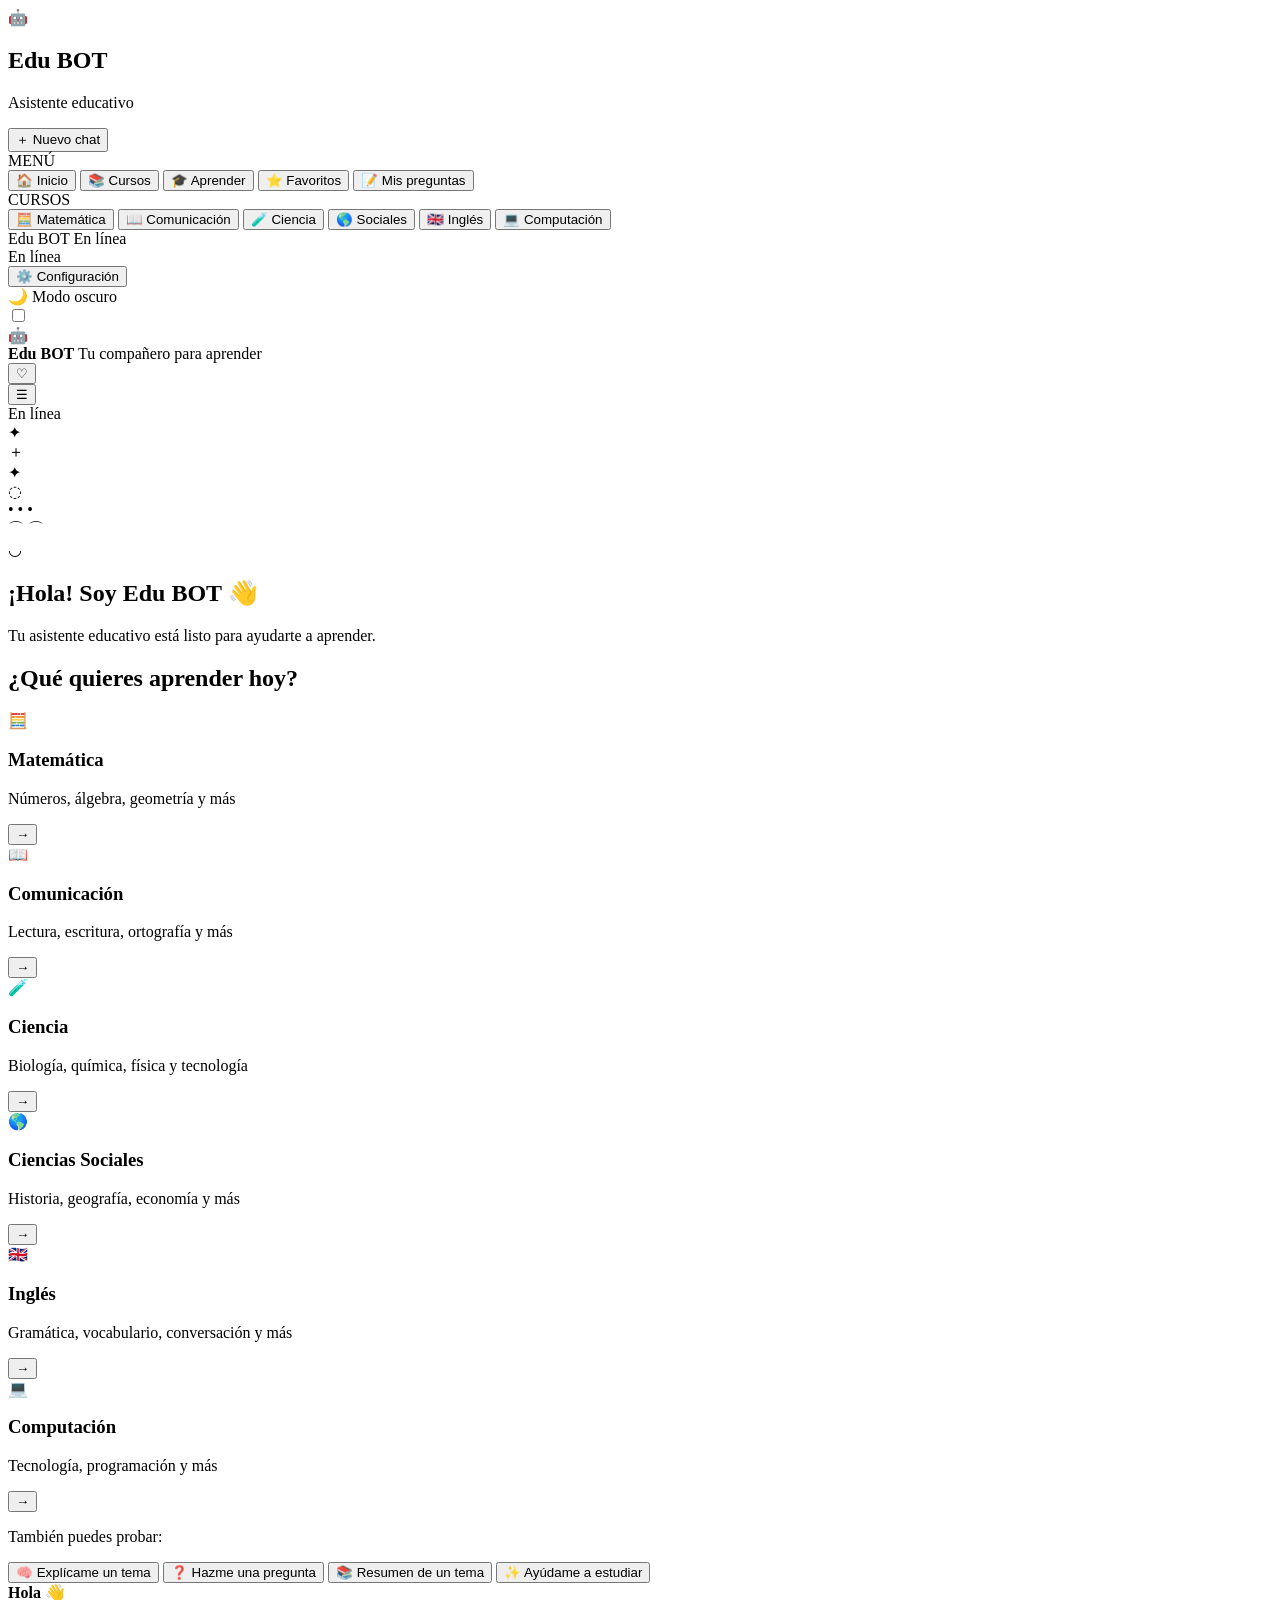
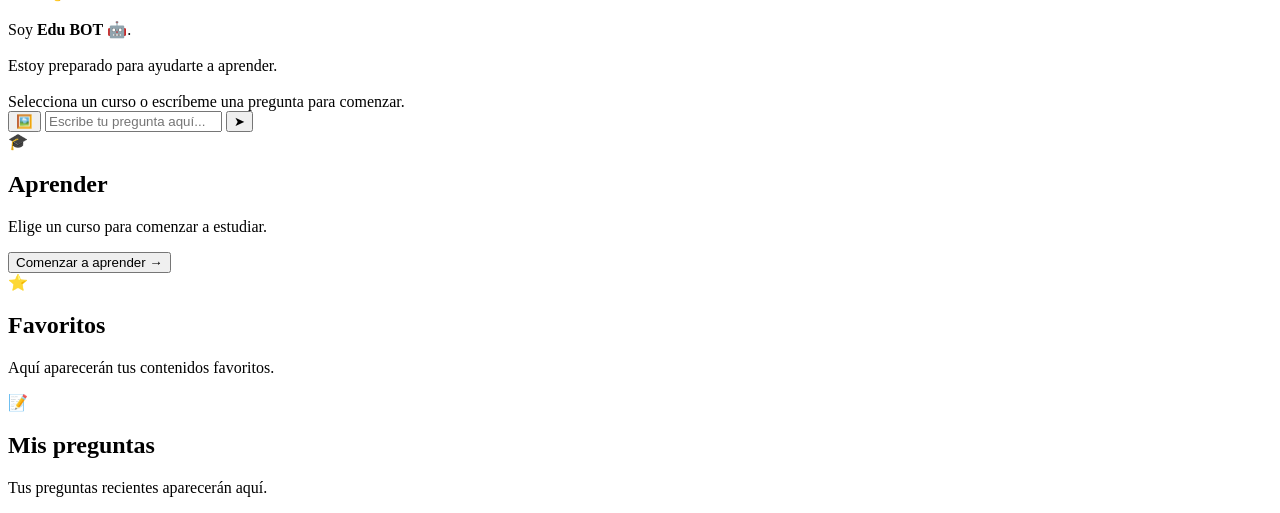
==== commit 1bf39c5d: "Update ia.html" ====
--- a/ia.html
+++ b/ia.html
@@ -14,15 +14,17 @@
 
 <div class="app">
 
-    <!-- ============================= -->
-    <!-- BARRA LATERAL -->
-    <!-- ============================= -->
+    <!-- =====================================================
+         BARRA LATERAL
+    ====================================================== -->
 
     <aside class="sidebar">
 
         <div class="logo">
 
-            <div class="logo-robot">🤖</div>
+            <div class="logo-icon">
+                🤖
+            </div>
 
             <div>
                 <h2>Edu <span>BOT</span></h2>
@@ -32,171 +34,244 @@
         </div>
 
 
-        <button class="nuevo-chat" id="nuevoChat">
-            ＋ &nbsp; Nuevo chat
+        <!-- NUEVO CHAT -->
+
+        <button id="nuevoChat" class="nuevo-chat">
+            <span>＋</span>
+            Nuevo chat
         </button>
 
+
+        <!-- MENÚ -->
 
         <div class="menu-titulo">
             MENÚ
         </div>
 
-
         <nav class="menu">
 
-            <button class="menu-item activo" data-section="inicio">
-                🏠 <span>Inicio</span>
-            </button>
-
-            <button class="menu-item" data-section="cursos">
-                📚 <span>Cursos</span>
-            </button>
-
-            <button class="menu-item">
-                🎓 <span>Aprender</span>
-            </button>
-
-            <button class="menu-item">
-                ⭐ <span>Favoritos</span>
-            </button>
-
-            <button class="menu-item">
-                📝 <span>Mis preguntas</span>
+            <button class="menu-btn activo" data-seccion="inicio">
+                🏠
+                <span>Inicio</span>
+            </button>
+
+            <button class="menu-btn" data-seccion="cursos">
+                📚
+                <span>Cursos</span>
+            </button>
+
+            <button class="menu-btn" data-seccion="aprender">
+                🎓
+                <span>Aprender</span>
+            </button>
+
+            <button class="menu-btn" data-seccion="favoritos">
+                ⭐
+                <span>Favoritos</span>
+            </button>
+
+            <button class="menu-btn" data-seccion="preguntas">
+                📝
+                <span>Mis preguntas</span>
             </button>
 
         </nav>
 
+
+        <!-- CURSOS -->
 
         <div class="menu-titulo">
             CURSOS
         </div>
 
-
-        <nav class="menu cursos-menu">
-
-            <button class="menu-item curso-menu" data-curso="Matemática">
-                🧮 <span>Matemática</span>
-            </button>
-
-            <button class="menu-item curso-menu" data-curso="Comunicación">
-                📖 <span>Comunicación</span>
-            </button>
-
-            <button class="menu-item curso-menu" data-curso="Ciencia">
-                🧪 <span>Ciencia</span>
-            </button>
-
-            <button class="menu-item curso-menu" data-curso="Ciencias Sociales">
-                🌎 <span>Sociales</span>
-            </button>
-
-            <button class="menu-item curso-menu" data-curso="Inglés">
-                🇬🇧 <span>Inglés</span>
-            </button>
-
-            <button class="menu-item curso-menu" data-curso="Computación">
-                💻 <span>Computación</span>
-            </button>
-
-        </nav>
-
-
-        <div class="sidebar-bottom">
-
-            <div class="online-title">
+        <div class="cursos-menu">
+
+            <button class="curso-menu" data-curso="Matemática">
+                🧮
+                <span>Matemática</span>
+            </button>
+
+            <button class="curso-menu" data-curso="Comunicación">
+                📖
+                <span>Comunicación</span>
+            </button>
+
+            <button class="curso-menu" data-curso="Ciencia y Tecnología">
+                🧪
+                <span>Ciencia</span>
+            </button>
+
+            <button class="curso-menu" data-curso="Ciencias Sociales">
+                🌎
+                <span>Sociales</span>
+            </button>
+
+            <button class="curso-menu" data-curso="Inglés">
+                🇬🇧
+                <span>Inglés</span>
+            </button>
+
+            <button class="curso-menu" data-curso="Computación">
+                💻
+                <span>Computación</span>
+            </button>
+
+        </div>
+
+
+        <!-- ESTADO -->
+
+        <div class="estado">
+
+            <div class="menu-titulo">
                 Edu BOT En línea
             </div>
 
-            <div class="online">
-                <span class="online-dot"></span>
+            <div class="estado-online">
+                <span></span>
                 En línea
             </div>
 
-
-            <button class="configuracion">
-                ⚙️ &nbsp; Configuración
-            </button>
-
-
-            <div class="modo">
-
-                <span>🌙 &nbsp; Modo oscuro</span>
-
-                <label class="switch">
-                    <input type="checkbox" id="modoOscuro">
-                    <span class="slider"></span>
-                </label>
-
-            </div>
-
-
-            <div class="perfil">
-
-                <div class="perfil-icon">
-                    🤖
-                </div>
-
-                <div>
-                    <strong>Edu BOT</strong>
-                    <small>Tu compañero para aprender</small>
-                </div>
-
-                <span class="corazon">♡</span>
-
-            </div>
-
         </div>
 
+
+        <!-- CONFIGURACIÓN -->
+
+        <button id="configuracion" class="config-btn">
+            ⚙️
+            <span>Configuración</span>
+        </button>
+
+
+        <!-- MODO OSCURO -->
+
+        <div class="modo">
+
+            <div>
+                🌙
+                <span>Modo oscuro</span>
+            </div>
+
+            <label class="switch">
+
+                <input
+                    type="checkbox"
+                    id="modoOscuro"
+                >
+
+                <span class="slider"></span>
+
+            </label>
+
+        </div>
+
+
+        <!-- PERFIL BOT -->
+
+        <div class="perfil">
+
+            <div class="perfil-icon">
+                🤖
+            </div>
+
+            <div class="perfil-texto">
+
+                <strong>Edu BOT</strong>
+
+                <span>
+                    Tu compañero para aprender
+                </span>
+
+            </div>
+
+            <button class="corazon">
+                ♡
+            </button>
+
+        </div>
+
     </aside>
 
 
-    <!-- ============================= -->
-    <!-- CONTENIDO PRINCIPAL -->
-    <!-- ============================= -->
-
-    <main class="contenido">
+    <!-- =====================================================
+         CONTENIDO PRINCIPAL
+    ====================================================== -->
+
+    <main class="main">
 
 
         <!-- BOTÓN MENÚ MÓVIL -->
 
-        <button class="menu-movil" id="menuMovil">
+        <button id="abrirMenu" class="menu-movil">
             ☰
         </button>
 
 
-        <!-- ESTADO -->
-
-        <div class="estado">
-
-            <span class="online-dot"></span>
-
-            En línea
+        <!-- ESTADO SUPERIOR -->
+
+        <div class="estado-superior">
+
+            <div class="online-pill">
+
+                <span></span>
+
+                En línea
+
+            </div>
 
         </div>
 
 
-        <!-- BOTÓN MÁS -->
-
-        <button class="boton-mas">
-            ⋮
-        </button>
-
-
-        <!-- ============================= -->
-        <!-- PRESENTACIÓN -->
-        <!-- ============================= -->
-
-        <section class="bienvenida">
-
-            <div class="decoracion decoracion-1"></div>
-            <div class="decoracion decoracion-2"></div>
-            <div class="decoracion decoracion-3"></div>
-
-            <div class="bienvenida-texto">
+        <!-- DECORACIONES -->
+
+        <div class="decoracion decoracion-1">✦</div>
+        <div class="decoracion decoracion-2">＋</div>
+        <div class="decoracion decoracion-3">✦</div>
+        <div class="decoracion decoracion-4">◌</div>
+        <div class="decoracion decoracion-5">• • •</div>
+
+
+        <!-- ROBOT DECORATIVO -->
+
+        <div class="robot-decorativo">
+
+            <div class="robot-antena"></div>
+
+            <div class="robot-cabeza">
+
+                <div class="robot-oreja izquierda"></div>
+                <div class="robot-oreja derecha"></div>
+
+                <div class="robot-pantalla">
+
+                    <span>⌒</span>
+                    <span>⌒</span>
+
+                    <div class="robot-sonrisa">
+                        ◡
+                    </div>
+
+                </div>
+
+            </div>
+
+            <div class="robot-cuerpo"></div>
+
+        </div>
+
+
+        <!-- =================================================
+             PÁGINA INICIO
+        ================================================== -->
+
+        <section id="inicio" class="seccion inicio-seccion">
+
+            <div class="bienvenida">
 
                 <h1>
                     ¡Hola! Soy
-                    <span>Edu BOT</span> 👋
+                    <span>Edu BOT</span>
+                    👋
                 </h1>
 
                 <p>
@@ -207,307 +282,354 @@
                     ¿Qué quieres aprender hoy?
                 </h2>
 
-                <div class="linea-decorativa"></div>
-
-            </div>
-
-
-            <!-- ROBOT -->
-
-            <div class="robot-grande">
-
-                <div class="antena">
-                    <div></div>
-                </div>
-
-                <div class="robot-cabeza">
-
-                    <div class="robot-pantalla">
-
-                        <span class="ojo">◕</span>
-                        <span class="ojo">◕</span>
-
-                        <div class="sonrisa">
-                            ⌣
-                        </div>
-
+                <div class="linea-color"></div>
+
+            </div>
+
+
+            <!-- TARJETAS -->
+
+            <div id="cursos" class="tarjetas-cursos">
+
+
+                <!-- MATEMÁTICA -->
+
+                <div class="tarjeta curso-matematica">
+
+                    <div class="icono-curso">
+                        🧮
                     </div>
 
-                </div>
-
-                <div class="robot-cuerpo"></div>
+                    <h3>
+                        Matemática
+                    </h3>
+
+                    <p>
+                        Números, álgebra,
+                        geometría y más
+                    </p>
+
+                    <button
+                        class="entrar-curso"
+                        data-curso="Matemática"
+                    >
+                        →
+                    </button>
+
+                </div>
+
+
+                <!-- COMUNICACIÓN -->
+
+                <div class="tarjeta curso-comunicacion">
+
+                    <div class="icono-curso">
+                        📖
+                    </div>
+
+                    <h3>
+                        Comunicación
+                    </h3>
+
+                    <p>
+                        Lectura, escritura,
+                        ortografía y más
+                    </p>
+
+                    <button
+                        class="entrar-curso"
+                        data-curso="Comunicación"
+                    >
+                        →
+                    </button>
+
+                </div>
+
+
+                <!-- CIENCIA -->
+
+                <div class="tarjeta curso-ciencia">
+
+                    <div class="icono-curso">
+                        🧪
+                    </div>
+
+                    <h3>
+                        Ciencia
+                    </h3>
+
+                    <p>
+                        Biología, química,
+                        física y tecnología
+                    </p>
+
+                    <button
+                        class="entrar-curso"
+                        data-curso="Ciencia y Tecnología"
+                    >
+                        →
+                    </button>
+
+                </div>
+
+
+                <!-- SOCIALES -->
+
+                <div class="tarjeta curso-sociales">
+
+                    <div class="icono-curso">
+                        🌎
+                    </div>
+
+                    <h3>
+                        Ciencias Sociales
+                    </h3>
+
+                    <p>
+                        Historia, geografía,
+                        economía y más
+                    </p>
+
+                    <button
+                        class="entrar-curso"
+                        data-curso="Ciencias Sociales"
+                    >
+                        →
+                    </button>
+
+                </div>
+
+
+                <!-- INGLÉS -->
+
+                <div class="tarjeta curso-ingles">
+
+                    <div class="icono-curso">
+                        🇬🇧
+                    </div>
+
+                    <h3>
+                        Inglés
+                    </h3>
+
+                    <p>
+                        Gramática, vocabulario,
+                        conversación y más
+                    </p>
+
+                    <button
+                        class="entrar-curso"
+                        data-curso="Inglés"
+                    >
+                        →
+                    </button>
+
+                </div>
+
+
+                <!-- COMPUTACIÓN -->
+
+                <div class="tarjeta curso-computacion">
+
+                    <div class="icono-curso">
+                        💻
+                    </div>
+
+                    <h3>
+                        Computación
+                    </h3>
+
+                    <p>
+                        Tecnología, programación
+                        y más
+                    </p>
+
+                    <button
+                        class="entrar-curso"
+                        data-curso="Computación"
+                    >
+                        →
+                    </button>
+
+                </div>
+
+            </div>
+
+
+            <!-- SUGERENCIAS -->
+
+            <div class="sugerencias">
+
+                <p>
+                    También puedes probar:
+                </p>
+
+                <div class="botones-sugerencia">
+
+                    <button data-pregunta="Explícame un tema">
+                        🧠 Explícame un tema
+                    </button>
+
+                    <button data-pregunta="Hazme una pregunta">
+                        ❓ Hazme una pregunta
+                    </button>
+
+                    <button data-pregunta="Hazme un resumen de un tema">
+                        📚 Resumen de un tema
+                    </button>
+
+                    <button data-pregunta="Ayúdame a estudiar">
+                        ✨ Ayúdame a estudiar
+                    </button>
+
+                </div>
 
             </div>
 
         </section>
 
 
-        <!-- ============================= -->
-        <!-- TARJETAS DE CURSOS -->
-        <!-- ============================= -->
-
-        <section class="cursos-container">
-
-            <!-- MATEMÁTICA -->
-
-            <div class="curso-card matematica"
-                 data-curso="Matemática">
-
-                <div class="curso-icon">
-                    🧮
-                </div>
-
-                <h3>
-                    Matemática
-                </h3>
+        <!-- =================================================
+             CHAT
+        ================================================== -->
+
+        <section id="zonaChat" class="zona-chat">
+
+            <div id="chat" class="mensajes">
+
+                <div class="bot">
+
+                    <strong>Hola 👋</strong>
+
+                    <br><br>
+
+                    Soy <b>Edu BOT</b> 🤖.
+
+                    <br><br>
+
+                    Estoy preparado para ayudarte a aprender.
+
+                    <br><br>
+
+                    Selecciona un curso o escríbeme una pregunta para comenzar.
+
+                </div>
+
+            </div>
+
+
+            <!-- ENTRADA -->
+
+            <div class="entrada">
+
+                <button
+                    id="botonImagen"
+                    class="boton-extra"
+                    title="Imagen"
+                >
+                    🖼️
+                </button>
+
+                <input
+                    type="text"
+                    id="pregunta"
+                    placeholder="Escribe tu pregunta aquí..."
+                    autocomplete="off"
+                >
+
+                <button
+                    id="enviar"
+                    class="boton-enviar"
+                    type="button"
+                    title="Enviar"
+                >
+                    ➤
+                </button>
+
+            </div>
+
+        </section>
+
+
+        <!-- =================================================
+             SECCIONES DEL MENÚ
+        ================================================== -->
+
+        <section id="aprender" class="seccion-extra">
+
+            <div class="extra-card">
+
+                <div class="extra-icon">
+                    🎓
+                </div>
+
+                <h2>
+                    Aprender
+                </h2>
 
                 <p>
-                    Números, álgebra,
-                    geometría y más
+                    Elige un curso para comenzar a estudiar.
                 </p>
 
-                <button class="curso-btn">
-                    →
+                <button class="extra-action" data-curso="Matemática">
+                    Comenzar a aprender →
                 </button>
 
             </div>
 
-
-            <!-- COMUNICACIÓN -->
-
-            <div class="curso-card comunicacion"
-                 data-curso="Comunicación">
-
-                <div class="curso-icon">
-                    📖
-                </div>
-
-                <h3>
-                    Comunicación
-                </h3>
+        </section>
+
+
+        <section id="favoritos" class="seccion-extra">
+
+            <div class="extra-card">
+
+                <div class="extra-icon">
+                    ⭐
+                </div>
+
+                <h2>
+                    Favoritos
+                </h2>
 
                 <p>
-                    Lectura, escritura,
-                    ortografía y más
+                    Aquí aparecerán tus contenidos favoritos.
                 </p>
 
-                <button class="curso-btn">
-                    →
-                </button>
-
-            </div>
-
-
-            <!-- CIENCIA -->
-
-            <div class="curso-card ciencia"
-                 data-curso="Ciencia">
-
-                <div class="curso-icon">
-                    🧪
-                </div>
-
-                <h3>
-                    Ciencia
-                </h3>
+            </div>
+
+        </section>
+
+
+        <section id="preguntas" class="seccion-extra">
+
+            <div class="extra-card">
+
+                <div class="extra-icon">
+                    📝
+                </div>
+
+                <h2>
+                    Mis preguntas
+                </h2>
 
                 <p>
-                    Biología, química,
-                    física y tecnología
+                    Tus preguntas recientes aparecerán aquí.
                 </p>
 
-                <button class="curso-btn">
-                    →
-                </button>
-
-            </div>
-
-
-            <!-- SOCIALES -->
-
-            <div class="curso-card sociales"
-                 data-curso="Ciencias Sociales">
-
-                <div class="curso-icon">
-                    🌎
-                </div>
-
-                <h3>
-                    Ciencias Sociales
-                </h3>
-
-                <p>
-                    Historia, geografía,
-                    economía y más
-                </p>
-
-                <button class="curso-btn">
-                    →
-                </button>
-
-            </div>
-
-
-            <!-- INGLÉS -->
-
-            <div class="curso-card ingles"
-                 data-curso="Inglés">
-
-                <div class="curso-icon">
-                    🇬🇧
-                </div>
-
-                <h3>
-                    Inglés
-                </h3>
-
-                <p>
-                    Gramática, vocabulario,
-                    conversación y más
-                </p>
-
-                <button class="curso-btn">
-                    →
-                </button>
-
-            </div>
-
-
-            <!-- COMPUTACIÓN -->
-
-            <div class="curso-card computacion"
-                 data-curso="Computación">
-
-                <div class="curso-icon">
-                    💻
-                </div>
-
-                <h3>
-                    Computación
-                </h3>
-
-                <p>
-                    Tecnología,
-                    programación y más
-                </p>
-
-                <button class="curso-btn">
-                    →
-                </button>
-
             </div>
 
         </section>
 
 
-        <!-- ============================= -->
-        <!-- SUGERENCIAS -->
-        <!-- ============================= -->
-
-        <section class="sugerencias">
-
-            <p>
-                También puedes probar:
-            </p>
-
-            <div class="sugerencias-lista">
-
-                <button class="sugerencia"
-                        data-pregunta="Explícame un tema">
-                    🧠 Explícame un tema →
-                </button>
-
-                <button class="sugerencia"
-                        data-pregunta="Hazme una pregunta">
-                    ❓ Hazme una pregunta →
-                </button>
-
-                <button class="sugerencia"
-                        data-pregunta="Hazme un resumen">
-                    📖 Resumen de un tema →
-                </button>
-
-                <button class="sugerencia"
-                        data-pregunta="Ayúdame a estudiar">
-                    ✨ Ayúdame a estudiar →
-                </button>
-
-            </div>
-
-        </section>
-
-
-        <!-- ============================= -->
-        <!-- CHAT -->
-        <!-- ============================= -->
-
-        <div id="chat" class="mensajes">
-
-            <div class="bot mensaje-inicial">
-
-                <strong>👋 ¡Hola! Soy Edu BOT</strong>
-
-                <p>
-                    Estoy preparado para ayudarte a aprender.
-                </p>
-
-                <p>
-                    Selecciona un curso o escribe una pregunta
-                    para comenzar.
-                </p>
-
-            </div>
-
-        </div>
-
-
-        <!-- ============================= -->
-        <!-- BARRA DE PREGUNTA -->
-        <!-- ============================= -->
-
-        <div class="entrada">
-
-            <button class="boton-imagen" type="button">
-                🖼️
-            </button>
-
-            <input
-                type="text"
-                id="pregunta"
-                placeholder="Escribe tu pregunta aquí..."
-                autocomplete="off"
-            >
-
-            <button class="boton-microfono" type="button">
-                🎙️
-            </button>
-
-            <button
-                id="enviar"
-                class="boton-enviar"
-                type="button">
-
-                ➤
-
-            </button>
-
-        </div>
-
-
-        <div class="pie">
-            🤖 Edu BOT puede ayudarte a estudiar,
-            practicar y comprender mejor tus cursos.
-        </div>
-
-
     </main>
 
 </div>
 
 
-<!-- ================================================= -->
-<!-- TUS ARCHIVOS DE CONOCIMIENTOS -->
-<!-- ================================================= -->
+<!-- =====================================================
+     TODOS TUS CONOCIMIENTOS
+====================================================== -->
 
 <script src="conocimientos.js"></script>
 
@@ -584,133 +706,342 @@
 
 
 <!-- APP PRINCIPAL -->
+
 <script src="app.js"></script>
 
 
-<!-- DISEÑO DE LA INTERFAZ -->
+<!-- =====================================================
+     FUNCIONES DE DISEÑO
+====================================================== -->
+
 <script>
 
-document.addEventListener("DOMContentLoaded", function () {
-
-    /* ==========================
-       TARJETAS DE CURSOS
-    ========================== */
-
-    const cursos = document.querySelectorAll("[data-curso]");
-    const input = document.getElementById("pregunta");
-
-    cursos.forEach(function (curso) {
-
-        curso.addEventListener("click", function () {
-
-            const nombre = curso.dataset.curso;
-
-            input.value =
-                "Quiero aprender " + nombre;
-
-            input.focus();
+document.addEventListener("DOMContentLoaded", () => {
+
+    /* ==========================================
+       NUEVO CHAT
+    ========================================== */
+
+    const nuevoChat = document.getElementById("nuevoChat");
+
+    nuevoChat.addEventListener("click", () => {
+
+        const chat = document.getElementById("chat");
+        const zonaChat = document.getElementById("zonaChat");
+        const inicio = document.getElementById("inicio");
+
+        chat.innerHTML = `
+            <div class="bot">
+                <strong>¡Nuevo chat! 👋</strong>
+                <br><br>
+                Soy <b>Edu BOT</b> 🤖.
+                <br><br>
+                ¿Qué quieres aprender hoy?
+            </div>
+        `;
+
+        document.getElementById("pregunta").value = "";
+
+        zonaChat.classList.remove("visible");
+
+        inicio.style.display = "block";
+
+        document.querySelectorAll(".menu-btn")
+            .forEach(btn => btn.classList.remove("activo"));
+
+        document.querySelector('[data-seccion="inicio"]')
+            .classList.add("activo");
+
+        chat.scrollTop = 0;
+
+    });
+
+
+    /* ==========================================
+       MENÚ
+    ========================================== */
+
+    document.querySelectorAll(".menu-btn")
+        .forEach(btn => {
+
+            btn.addEventListener("click", () => {
+
+                const seccion = btn.dataset.seccion;
+
+                document.querySelectorAll(".menu-btn")
+                    .forEach(b => b.classList.remove("activo"));
+
+                btn.classList.add("activo");
+
+                if (seccion === "inicio") {
+
+                    document.getElementById("inicio")
+                        .style.display = "block";
+
+                    document.getElementById("zonaChat")
+                        .classList.remove("visible");
+
+                    document.querySelectorAll(".seccion-extra")
+                        .forEach(s => s.classList.remove("mostrar"));
+
+                }
+
+                else if (seccion === "cursos") {
+
+                    document.getElementById("inicio")
+                        .style.display = "block";
+
+                    document.getElementById("zonaChat")
+                        .classList.remove("visible");
+
+                    document.getElementById("cursos")
+                        .scrollIntoView({
+                            behavior: "smooth"
+                        });
+
+                }
+
+                else {
+
+                    document.getElementById("inicio")
+                        .style.display = "none";
+
+                    document.getElementById("zonaChat")
+                        .classList.remove("visible");
+
+                    document.querySelectorAll(".seccion-extra")
+                        .forEach(s => s.classList.remove("mostrar"));
+
+                    const extra =
+                        document.getElementById(seccion);
+
+                    if (extra) {
+
+                        extra.classList.add("mostrar");
+
+                    }
+
+                }
+
+            });
 
         });
 
-    });
-
-
-    /* ==========================
+
+    /* ==========================================
+       CURSOS
+    ========================================== */
+
+    function abrirCurso(curso) {
+
+        document.getElementById("inicio")
+            .style.display = "none";
+
+        document.querySelectorAll(".seccion-extra")
+            .forEach(s => s.classList.remove("mostrar"));
+
+        document.getElementById("zonaChat")
+            .classList.add("visible");
+
+        document.querySelectorAll(".menu-btn")
+            .forEach(btn => btn.classList.remove("activo"));
+
+        document.querySelector('[data-seccion="cursos"]')
+            .classList.add("activo");
+
+
+        const chat =
+            document.getElementById("chat");
+
+        chat.innerHTML = `
+            <div class="bot curso-inicio">
+
+                <div class="curso-grande-icono">
+                    ${obtenerIcono(curso)}
+                </div>
+
+                <strong>¡Vamos a estudiar ${curso}! 🚀</strong>
+
+                <br><br>
+
+                Soy Edu BOT y estoy listo para ayudarte.
+
+                <br><br>
+
+                Puedes preguntarme cualquier cosa relacionada con
+                <b>${curso}</b>.
+
+                <br><br>
+
+                ✨ Escribe tu pregunta abajo para comenzar.
+
+            </div>
+        `;
+
+        document.getElementById("pregunta").focus();
+
+    }
+
+
+    function obtenerIcono(curso) {
+
+        const iconos = {
+
+            "Matemática": "🧮",
+
+            "Comunicación": "📖",
+
+            "Ciencia y Tecnología": "🧪",
+
+            "Ciencias Sociales": "🌎",
+
+            "Inglés": "🇬🇧",
+
+            "Computación": "💻"
+
+        };
+
+        return iconos[curso] || "📚";
+
+    }
+
+
+    document.querySelectorAll(".entrar-curso")
+        .forEach(btn => {
+
+            btn.addEventListener("click", () => {
+
+                abrirCurso(btn.dataset.curso);
+
+            });
+
+        });
+
+
+    document.querySelectorAll(".curso-menu")
+        .forEach(btn => {
+
+            btn.addEventListener("click", () => {
+
+                abrirCurso(btn.dataset.curso);
+
+            });
+
+        });
+
+
+    document.querySelectorAll(".extra-action")
+        .forEach(btn => {
+
+            btn.addEventListener("click", () => {
+
+                abrirCurso(btn.dataset.curso);
+
+            });
+
+        });
+
+
+    /* ==========================================
        SUGERENCIAS
-    ========================== */
-
-    const sugerencias =
-        document.querySelectorAll("[data-pregunta]");
-
-    sugerencias.forEach(function (boton) {
-
-        boton.addEventListener("click", function () {
-
-            input.value =
-                boton.dataset.pregunta;
-
-            input.focus();
+    ========================================== */
+
+    document.querySelectorAll("[data-pregunta]")
+        .forEach(btn => {
+
+            btn.addEventListener("click", () => {
+
+                const input =
+                    document.getElementById("pregunta");
+
+                input.value =
+                    btn.dataset.pregunta;
+
+                document.getElementById("zonaChat")
+                    .classList.add("visible");
+
+                document.getElementById("inicio")
+                    .style.display = "none";
+
+                input.focus();
+
+            });
 
         });
 
-    });
-
-
-    /* ==========================
-       NUEVO CHAT
-    ========================== */
-
-    const nuevoChat =
-        document.getElementById("nuevoChat");
-
-    if (nuevoChat) {
-
-        nuevoChat.addEventListener("click", function () {
-
-            const chat =
-                document.getElementById("chat");
-
-            chat.innerHTML = `
-                <div class="bot mensaje-inicial">
-
-                    <strong>👋 ¡Hola! Soy Edu BOT</strong>
-
-                    <p>
-                        Nuevo chat iniciado.
-                    </p>
-
-                    <p>
-                        ¿Qué quieres aprender hoy?
-                    </p>
-
-                </div>
-            `;
-
-        });
-
-    }
-
-
-    /* ==========================
+
+    /* ==========================================
        MODO OSCURO
-    ========================== */
+    ========================================== */
 
     const modo =
         document.getElementById("modoOscuro");
 
-    if (modo) {
-
-        modo.addEventListener("change", function () {
-
-            document.body.classList.toggle(
-                "oscuro",
-                modo.checked
+    if (localStorage.getItem("eduBotModo") === "oscuro") {
+
+        document.body.classList.add("oscuro");
+
+        modo.checked = true;
+
+    }
+
+
+    modo.addEventListener("change", () => {
+
+        if (modo.checked) {
+
+            document.body.classList.add("oscuro");
+
+            localStorage.setItem(
+                "eduBotModo",
+                "oscuro"
             );
 
+        }
+
+        else {
+
+            document.body.classList.remove("oscuro");
+
+            localStorage.setItem(
+                "eduBotModo",
+                "claro"
+            );
+
+        }
+
+    });
+
+
+    /* ==========================================
+       CONFIGURACIÓN
+    ========================================== */
+
+    document.getElementById("configuracion")
+        .addEventListener("click", () => {
+
+            alert(
+                "⚙️ Configuración de Edu BOT\n\n" +
+                "Aquí podrás personalizar tu experiencia."
+            );
+
         });
 
-    }
-
-
-    /* ==========================
-       MENÚ MÓVIL
-    ========================== */
-
-    const menuMovil =
-        document.getElementById("menuMovil");
-
-    const sidebar =
-        document.querySelector(".sidebar");
-
-    if (menuMovil) {
-
-        menuMovil.addEventListener("click", function () {
-
-            sidebar.classList.toggle("mostrar");
-
-        });
-
-    }
+
+    /* ==========================================
+       BOTÓN MÓVIL
+    ========================================== */
+
+    const abrirMenu =
+        document.getElementById("abrirMenu");
+
+    abrirMenu.addEventListener("click", () => {
+
+        document.querySelector(".sidebar")
+            .classList.toggle("abierta");
+
+    });
+
 
 });
 
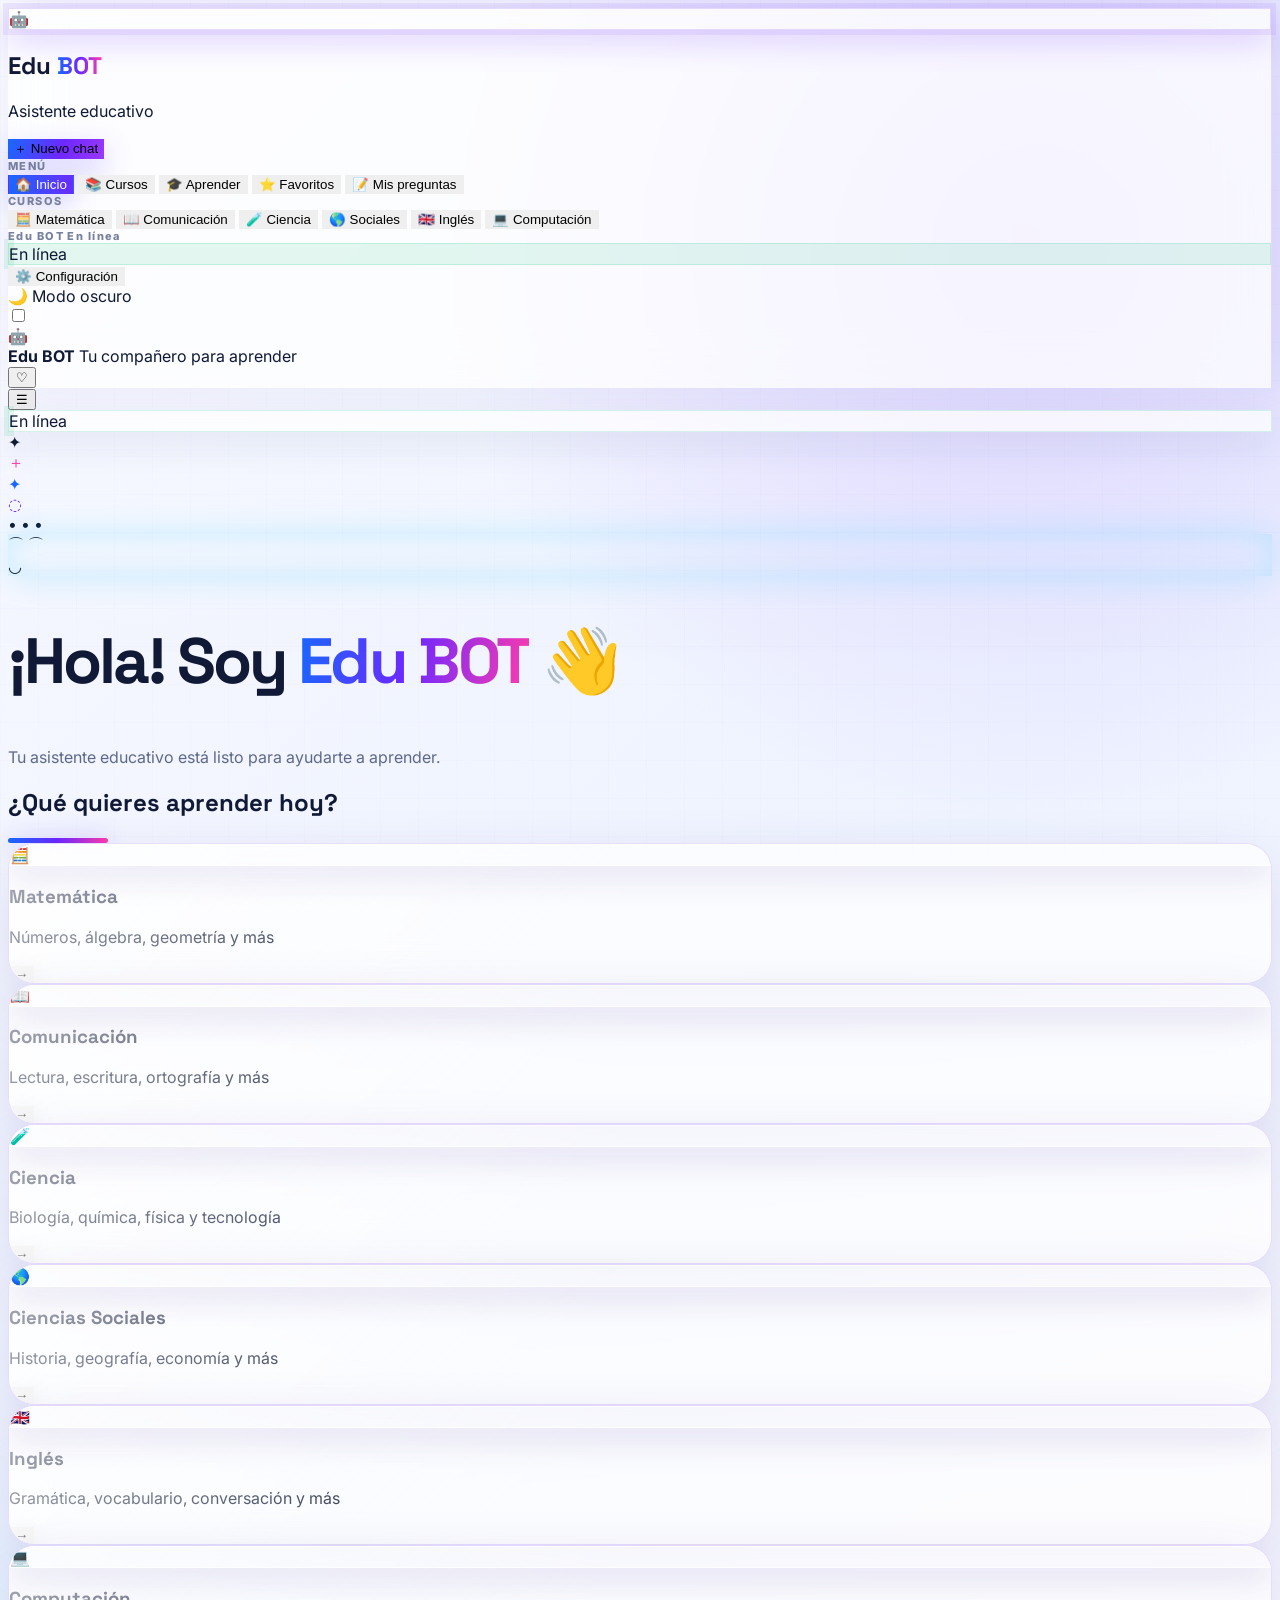
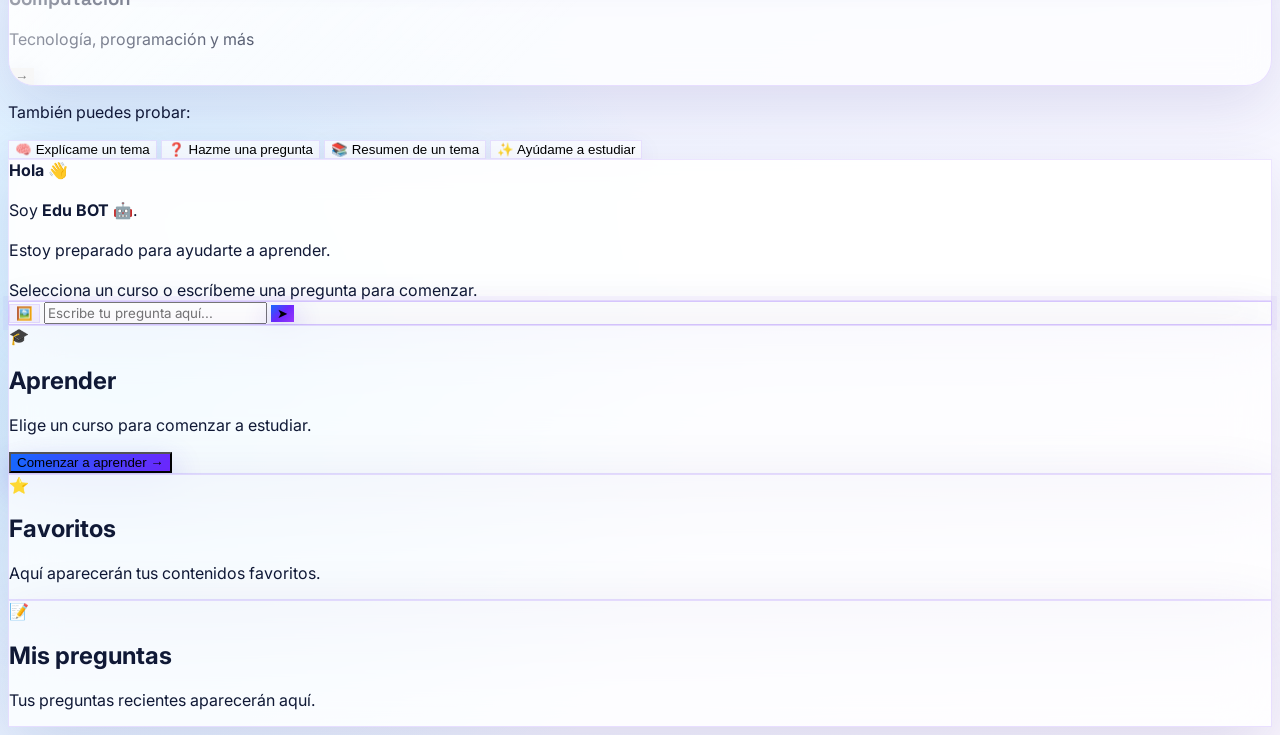
==== commit 5c006615: "Update ia.html" ====
--- a/ia.html
+++ b/ia.html
@@ -8,7 +8,957 @@
     <title>Edu BOT IA</title>
 
     <link rel="stylesheet" href="style.css">
-</head>
+<style>
+
+/* =========================================================
+   🚀 EDU BOT — DISEÑO FUTURISTA
+========================================================= */
+
+@import url('https://fonts.googleapis.com/css2?family=Inter:wght@400;500;600;700;800&family=Space+Grotesk:wght@500;600;700&display=swap');
+
+:root {
+    --purple: #6d28ff;
+    --blue: #1769ff;
+    --cyan: #00c8ff;
+    --pink: #ff3cac;
+    --green: #00b86b;
+    --orange: #ff8a00;
+
+    --text: #101936;
+    --muted: #68728f;
+
+    --glass: rgba(255,255,255,.72);
+    --border: rgba(109,40,255,.14);
+
+    --shadow:
+        0 20px 60px rgba(50,32,130,.12);
+}
+
+/* =========================================================
+   BASE
+========================================================= */
+
+* {
+    box-sizing: border-box;
+}
+
+html {
+    scroll-behavior: smooth;
+}
+
+body {
+    font-family: 'Inter', sans-serif !important;
+
+    color: var(--text);
+
+    background:
+        radial-gradient(
+            circle at 80% 10%,
+            rgba(109,40,255,.16),
+            transparent 25%
+        ),
+        radial-gradient(
+            circle at 10% 85%,
+            rgba(0,200,255,.13),
+            transparent 25%
+        ),
+        linear-gradient(
+            135deg,
+            #f8f9ff,
+            #eef3ff,
+            #fbf8ff
+        ) !important;
+
+    min-height: 100vh;
+}
+
+/* =========================================================
+   FONDO DE CUADRÍCULA
+========================================================= */
+
+body::before {
+    content: "";
+
+    position: fixed;
+
+    inset: 0;
+
+    pointer-events: none;
+
+    z-index: -1;
+
+    opacity: .35;
+
+    background-image:
+        linear-gradient(
+            rgba(109,40,255,.045) 1px,
+            transparent 1px
+        ),
+        linear-gradient(
+            90deg,
+            rgba(109,40,255,.045) 1px,
+            transparent 1px
+        );
+
+    background-size: 38px 38px;
+}
+
+/* =========================================================
+   BARRA LATERAL
+========================================================= */
+
+.sidebar {
+    background:
+        rgba(255,255,255,.72) !important;
+
+    backdrop-filter:
+        blur(25px);
+
+    -webkit-backdrop-filter:
+        blur(25px);
+
+    border-right:
+        1px solid var(--border) !important;
+
+    box-shadow:
+        12px 0 45px rgba(65,39,150,.08);
+}
+
+/* =========================================================
+   LOGO
+========================================================= */
+
+.logo-icon {
+    box-shadow:
+        0 0 0 5px rgba(109,40,255,.08),
+        0 12px 30px rgba(109,40,255,.22) !important;
+
+    border:
+        1px solid rgba(109,40,255,.16);
+}
+
+.logo h2 {
+    font-family:
+        'Space Grotesk',
+        sans-serif !important;
+
+    font-weight: 800;
+}
+
+.logo h2 span {
+
+    background:
+        linear-gradient(
+            90deg,
+            #1769ff,
+            #6d28ff,
+            #ff3cac
+        );
+
+    -webkit-background-clip: text;
+    background-clip: text;
+
+    color: transparent !important;
+}
+
+/* =========================================================
+   NUEVO CHAT
+========================================================= */
+
+.nuevo-chat {
+
+    border: none !important;
+
+    background:
+        linear-gradient(
+            110deg,
+            #1769ff,
+            #6d28ff 55%,
+            #9b38ff
+        ) !important;
+
+    box-shadow:
+        0 12px 30px
+        rgba(79,57,255,.27) !important;
+
+    transition:
+        .25s ease;
+}
+
+.nuevo-chat:hover {
+
+    transform:
+        translateY(-3px);
+
+    box-shadow:
+        0 18px 40px
+        rgba(79,57,255,.35) !important;
+}
+
+/* =========================================================
+   MENÚ
+========================================================= */
+
+.menu-titulo {
+
+    color:
+        #77809d !important;
+
+    letter-spacing:
+        .13em;
+
+    font-size:
+        11px !important;
+
+    font-weight:
+        800 !important;
+}
+
+.menu-btn,
+.curso-menu,
+.config-btn {
+
+    border:
+        1px solid transparent !important;
+
+    transition:
+        .22s ease !important;
+}
+
+.menu-btn:hover,
+.curso-menu:hover,
+.config-btn:hover {
+
+    transform:
+        translateX(4px);
+
+    background:
+        rgba(109,40,255,.07) !important;
+
+    border-color:
+        rgba(109,40,255,.12) !important;
+}
+
+.menu-btn.activo {
+
+    color:
+        white !important;
+
+    background:
+        linear-gradient(
+            100deg,
+            #1769ff,
+            #6d28ff
+        ) !important;
+
+    box-shadow:
+        0 10px 25px
+        rgba(72,57,240,.22);
+}
+
+/* =========================================================
+   ESTADO ONLINE
+========================================================= */
+
+.estado-online {
+
+    background:
+        rgba(0,184,107,.10) !important;
+
+    border:
+        1px solid rgba(0,184,107,.16);
+}
+
+.estado-online span,
+.online-pill span {
+
+    box-shadow:
+        0 0 0 5px
+        rgba(0,184,107,.10),
+        0 0 14px
+        rgba(0,184,107,.65);
+}
+
+/* =========================================================
+   ONLINE SUPERIOR
+========================================================= */
+
+.online-pill {
+
+    border:
+        1px solid rgba(0,184,107,.15) !important;
+
+    background:
+        rgba(255,255,255,.72) !important;
+
+    backdrop-filter:
+        blur(18px);
+
+    box-shadow:
+        0 12px 35px
+        rgba(28,55,100,.10) !important;
+}
+
+/* =========================================================
+   TITULO PRINCIPAL
+========================================================= */
+
+.bienvenida h1 {
+
+    font-family:
+        'Space Grotesk',
+        sans-serif !important;
+
+    font-weight:
+        800 !important;
+
+    letter-spacing:
+        -.045em;
+
+    font-size:
+        clamp(
+            2.6rem,
+            5vw,
+            4.8rem
+        ) !important;
+
+    line-height:
+        1.02;
+}
+
+.bienvenida h1 span {
+
+    background:
+        linear-gradient(
+            100deg,
+            #1769ff,
+            #6d28ff 48%,
+            #ff3cac
+        );
+
+    -webkit-background-clip:
+        text;
+
+    background-clip:
+        text;
+
+    color:
+        transparent !important;
+}
+
+.bienvenida p {
+    color:
+        #5e6988 !important;
+}
+
+.bienvenida h2 {
+
+    font-family:
+        'Space Grotesk',
+        sans-serif !important;
+}
+
+.linea-color {
+
+    width:
+        100px !important;
+
+    height:
+        5px !important;
+
+    border-radius:
+        999px;
+
+    background:
+        linear-gradient(
+            90deg,
+            #1769ff,
+            #6d28ff,
+            #ff3cac
+        ) !important;
+
+    box-shadow:
+        0 0 22px
+        rgba(109,40,255,.34);
+}
+
+/* =========================================================
+   DECORACIONES
+========================================================= */
+
+.decoracion {
+
+    filter:
+        drop-shadow(
+            0 0 14px
+            rgba(109,40,255,.35)
+        );
+
+    animation:
+        flotar 5s
+        ease-in-out
+        infinite;
+}
+
+.decoracion-2 {
+    color:
+        #ff3cac !important;
+}
+
+.decoracion-3 {
+    color:
+        #1769ff !important;
+}
+
+.decoracion-4 {
+    color:
+        #6d28ff !important;
+}
+
+@keyframes flotar {
+
+    0%,
+    100% {
+        transform:
+            translateY(0)
+            rotate(0deg);
+    }
+
+    50% {
+        transform:
+            translateY(-12px)
+            rotate(8deg);
+    }
+}
+
+/* =========================================================
+   ROBOT
+========================================================= */
+
+.robot-decorativo {
+
+    filter:
+        drop-shadow(
+            0 25px 35px
+            rgba(36,26,110,.18)
+        );
+
+    animation:
+        robotFlotando
+        4s
+        ease-in-out
+        infinite;
+}
+
+@keyframes robotFlotando {
+
+    0%,
+    100% {
+        transform:
+            translateY(0);
+    }
+
+    50% {
+        transform:
+            translateY(-10px);
+    }
+}
+
+.robot-pantalla {
+
+    box-shadow:
+        inset 0 0 30px
+        rgba(0,200,255,.18),
+
+        0 0 35px
+        rgba(0,200,255,.18) !important;
+}
+
+/* =========================================================
+   TARJETAS DE CURSOS
+========================================================= */
+
+.tarjetas-cursos {
+    gap:
+        18px !important;
+}
+
+.tarjeta {
+
+    position:
+        relative;
+
+    overflow:
+        hidden;
+
+    background:
+        rgba(255,255,255,.70) !important;
+
+    backdrop-filter:
+        blur(18px);
+
+    -webkit-backdrop-filter:
+        blur(18px);
+
+    border:
+        1px solid
+        rgba(109,40,255,.14) !important;
+
+    border-radius:
+        26px !important;
+
+    box-shadow:
+        var(--shadow) !important;
+
+    transition:
+        transform .28s ease,
+        box-shadow .28s ease,
+        border-color .28s ease;
+}
+
+.tarjeta::before {
+
+    content:
+        "";
+
+    position:
+        absolute;
+
+    inset:
+        0;
+
+    background:
+        linear-gradient(
+            135deg,
+            rgba(255,255,255,.65),
+            transparent 45%
+        );
+
+    pointer-events:
+        none;
+}
+
+.tarjeta:hover {
+
+    transform:
+        translateY(-9px)
+        scale(1.015);
+
+    box-shadow:
+        0 28px 70px
+        rgba(50,32,130,.18) !important;
+
+    border-color:
+        rgba(109,40,255,.30) !important;
+}
+
+.tarjeta h3 {
+
+    font-family:
+        'Space Grotesk',
+        sans-serif !important;
+
+    font-weight:
+        800 !important;
+}
+
+.icono-curso {
+
+    position:
+        relative;
+
+    z-index:
+        2;
+
+    border:
+        1px solid
+        rgba(255,255,255,.7);
+
+    box-shadow:
+        0 12px 30px
+        rgba(65,45,150,.12);
+}
+
+/* =========================================================
+   BOTÓN DE CURSO
+========================================================= */
+
+.entrar-curso {
+
+    border:
+        none !important;
+
+    box-shadow:
+        0 8px 22px
+        rgba(40,40,100,.16);
+
+    transition:
+        .22s ease;
+}
+
+.entrar-curso:hover {
+
+    transform:
+        scale(1.12)
+        rotate(-4deg);
+
+    box-shadow:
+        0 12px 28px
+        rgba(40,40,100,.25);
+}
+
+/* =========================================================
+   SUGERENCIAS
+========================================================= */
+
+.botones-sugerencia button {
+
+    border:
+        1px solid
+        rgba(109,40,255,.12) !important;
+
+    background:
+        rgba(255,255,255,.70) !important;
+
+    backdrop-filter:
+        blur(14px);
+
+    box-shadow:
+        0 8px 25px
+        rgba(65,45,150,.08);
+
+    transition:
+        .22s ease !important;
+}
+
+.botones-sugerencia button:hover {
+
+    transform:
+        translateY(-4px);
+
+    border-color:
+        rgba(109,40,255,.28) !important;
+
+    box-shadow:
+        0 14px 32px
+        rgba(65,45,150,.13);
+}
+
+/* =========================================================
+   CHAT
+========================================================= */
+
+.zona-chat {
+
+    background:
+        rgba(255,255,255,.42) !important;
+
+    backdrop-filter:
+        blur(16px);
+}
+
+.bot {
+
+    border:
+        1px solid
+        rgba(109,40,255,.12) !important;
+
+    background:
+        rgba(255,255,255,.82) !important;
+
+    box-shadow:
+        0 15px 45px
+        rgba(52,38,125,.10) !important;
+
+    backdrop-filter:
+        blur(18px);
+}
+
+/* =========================================================
+   CAJA DE PREGUNTA
+========================================================= */
+
+.entrada {
+
+    border:
+        1px solid
+        rgba(109,40,255,.25) !important;
+
+    background:
+        rgba(255,255,255,.86) !important;
+
+    box-shadow:
+        0 18px 50px
+        rgba(58,35,140,.14),
+
+        0 0 0 5px
+        rgba(109,40,255,.035) !important;
+
+    backdrop-filter:
+        blur(22px);
+}
+
+.entrada:focus-within {
+
+    border-color:
+        #7c4dff !important;
+
+    box-shadow:
+        0 20px 55px
+        rgba(58,35,140,.18),
+
+        0 0 0 5px
+        rgba(109,40,255,.08) !important;
+}
+
+#pregunta {
+
+    font-family:
+        'Inter',
+        sans-serif !important;
+}
+
+/* =========================================================
+   BOTÓN ENVIAR
+========================================================= */
+
+.boton-enviar {
+
+    background:
+        linear-gradient(
+            135deg,
+            #1769ff,
+            #6d28ff,
+            #9b38ff
+        ) !important;
+
+    border:
+        none !important;
+
+    box-shadow:
+        0 10px 28px
+        rgba(80,45,230,.32) !important;
+
+    transition:
+        .22s ease;
+}
+
+.boton-enviar:hover {
+
+    transform:
+        scale(1.07)
+        rotate(-3deg);
+}
+
+.boton-extra {
+
+    border:
+        1px solid
+        rgba(109,40,255,.10) !important;
+
+    background:
+        rgba(109,40,255,.06) !important;
+}
+
+/* =========================================================
+   SECCIONES EXTRA
+========================================================= */
+
+.extra-card {
+
+    background:
+        rgba(255,255,255,.76) !important;
+
+    border:
+        1px solid
+        rgba(109,40,255,.14) !important;
+
+    box-shadow:
+        0 25px 70px
+        rgba(50,32,130,.14) !important;
+
+    backdrop-filter:
+        blur(24px);
+}
+
+.extra-action {
+
+    background:
+        linear-gradient(
+            100deg,
+            #1769ff,
+            #6d28ff
+        ) !important;
+
+    box-shadow:
+        0 12px 30px
+        rgba(72,57,240,.25);
+}
+
+/* =========================================================
+   MODO OSCURO
+========================================================= */
+
+body.oscuro {
+
+    background:
+        radial-gradient(
+            circle at 80% 10%,
+            rgba(109,40,255,.22),
+            transparent 25%
+        ),
+        radial-gradient(
+            circle at 15% 85%,
+            rgba(0,200,255,.10),
+            transparent 25%
+        ),
+        linear-gradient(
+            135deg,
+            #080b19,
+            #11152a,
+            #090b18
+        ) !important;
+
+    color:
+        #eef2ff;
+}
+
+body.oscuro .sidebar {
+
+    background:
+        rgba(10,13,29,.82) !important;
+
+    border-color:
+        rgba(139,92,246,.18) !important;
+}
+
+body.oscuro .menu-btn,
+body.oscuro .curso-menu,
+body.oscuro .config-btn {
+
+    color:
+        #e7eaff !important;
+}
+
+body.oscuro .menu-btn:hover,
+body.oscuro .curso-menu:hover,
+body.oscuro .config-btn:hover {
+
+    background:
+        rgba(139,92,246,.12) !important;
+}
+
+body.oscuro .bienvenida p {
+
+    color:
+        #aab3d1 !important;
+}
+
+body.oscuro .tarjeta {
+
+    background:
+        rgba(20,24,48,.78) !important;
+
+    border-color:
+        rgba(139,92,246,.22) !important;
+
+    box-shadow:
+        0 25px 70px
+        rgba(0,0,0,.30) !important;
+}
+
+body.oscuro .bot {
+
+    background:
+        rgba(20,24,48,.85) !important;
+
+    color:
+        #edf0ff;
+}
+
+body.oscuro .entrada {
+
+    background:
+        rgba(16,20,40,.92) !important;
+
+    border-color:
+        rgba(139,92,246,.35) !important;
+}
+
+body.oscuro #pregunta {
+
+    color:
+        white !important;
+}
+
+body.oscuro #pregunta::placeholder {
+
+    color:
+        #8790b2;
+}
+
+body.oscuro .botones-sugerencia button {
+
+    background:
+        rgba(20,24,48,.78) !important;
+
+    color:
+        #e9ecff !important;
+}
+
+/* =========================================================
+   RESPONSIVE
+========================================================= */
+
+@media (max-width: 900px) {
+
+    .bienvenida h1 {
+
+        font-size:
+            2.6rem !important;
+    }
+
+    .tarjetas-cursos {
+
+        grid-template-columns:
+            repeat(2,1fr) !important;
+    }
+}
+
+@media (max-width: 600px) {
+
+    .tarjetas-cursos {
+
+        grid-template-columns:
+            1fr !important;
+    }
+
+    .bienvenida h1 {
+
+        font-size:
+            2.1rem !important;
+    }
+
+    .robot-decorativo {
+
+        transform:
+            scale(.72);
+    }
+
+    .botones-sugerencia {
+
+        flex-direction:
+            column;
+    }
+
+    .botones-sugerencia button {
+
+        width:
+            100%;
+    }
+}
+
+</style>
 
 <body>
 
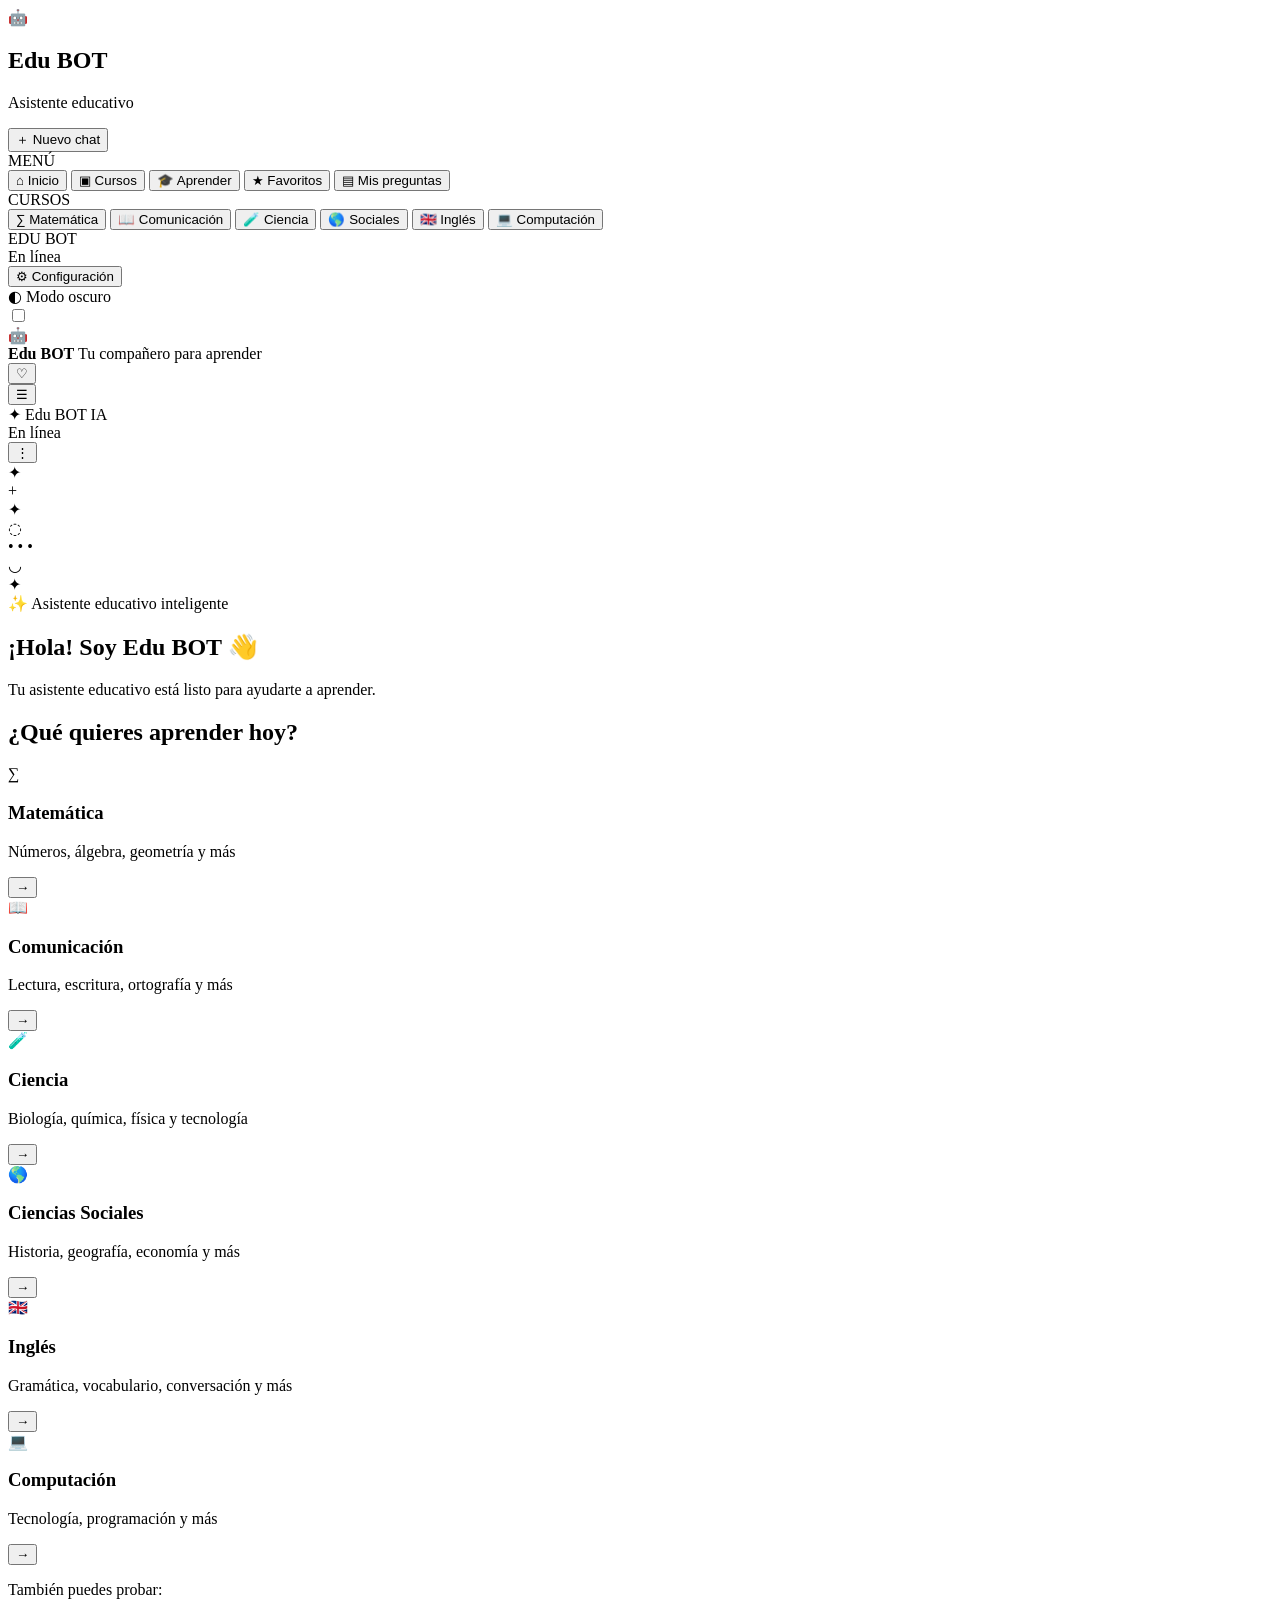
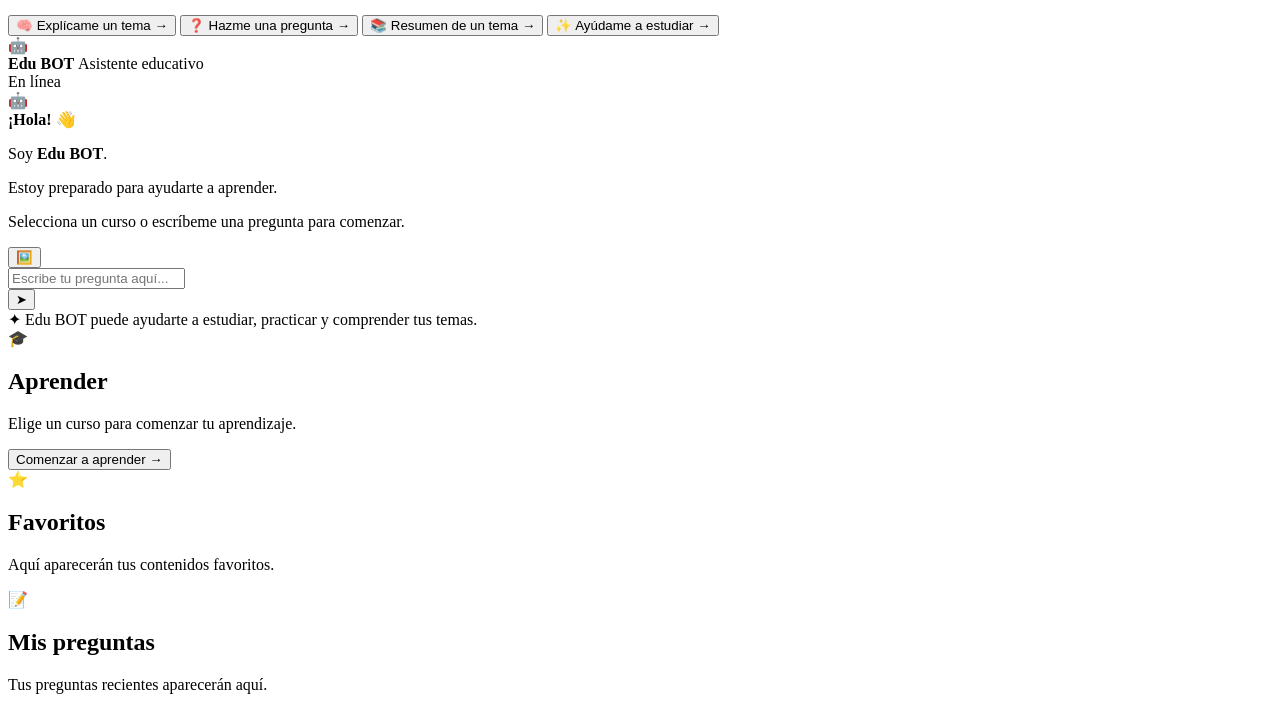
==== commit d111aeb2: "Update ia.html" ====
--- a/ia.html
+++ b/ia.html
@@ -8,957 +8,7 @@
     <title>Edu BOT IA</title>
 
     <link rel="stylesheet" href="style.css">
-<style>
-
-/* =========================================================
-   🚀 EDU BOT — DISEÑO FUTURISTA
-========================================================= */
-
-@import url('https://fonts.googleapis.com/css2?family=Inter:wght@400;500;600;700;800&family=Space+Grotesk:wght@500;600;700&display=swap');
-
-:root {
-    --purple: #6d28ff;
-    --blue: #1769ff;
-    --cyan: #00c8ff;
-    --pink: #ff3cac;
-    --green: #00b86b;
-    --orange: #ff8a00;
-
-    --text: #101936;
-    --muted: #68728f;
-
-    --glass: rgba(255,255,255,.72);
-    --border: rgba(109,40,255,.14);
-
-    --shadow:
-        0 20px 60px rgba(50,32,130,.12);
-}
-
-/* =========================================================
-   BASE
-========================================================= */
-
-* {
-    box-sizing: border-box;
-}
-
-html {
-    scroll-behavior: smooth;
-}
-
-body {
-    font-family: 'Inter', sans-serif !important;
-
-    color: var(--text);
-
-    background:
-        radial-gradient(
-            circle at 80% 10%,
-            rgba(109,40,255,.16),
-            transparent 25%
-        ),
-        radial-gradient(
-            circle at 10% 85%,
-            rgba(0,200,255,.13),
-            transparent 25%
-        ),
-        linear-gradient(
-            135deg,
-            #f8f9ff,
-            #eef3ff,
-            #fbf8ff
-        ) !important;
-
-    min-height: 100vh;
-}
-
-/* =========================================================
-   FONDO DE CUADRÍCULA
-========================================================= */
-
-body::before {
-    content: "";
-
-    position: fixed;
-
-    inset: 0;
-
-    pointer-events: none;
-
-    z-index: -1;
-
-    opacity: .35;
-
-    background-image:
-        linear-gradient(
-            rgba(109,40,255,.045) 1px,
-            transparent 1px
-        ),
-        linear-gradient(
-            90deg,
-            rgba(109,40,255,.045) 1px,
-            transparent 1px
-        );
-
-    background-size: 38px 38px;
-}
-
-/* =========================================================
-   BARRA LATERAL
-========================================================= */
-
-.sidebar {
-    background:
-        rgba(255,255,255,.72) !important;
-
-    backdrop-filter:
-        blur(25px);
-
-    -webkit-backdrop-filter:
-        blur(25px);
-
-    border-right:
-        1px solid var(--border) !important;
-
-    box-shadow:
-        12px 0 45px rgba(65,39,150,.08);
-}
-
-/* =========================================================
-   LOGO
-========================================================= */
-
-.logo-icon {
-    box-shadow:
-        0 0 0 5px rgba(109,40,255,.08),
-        0 12px 30px rgba(109,40,255,.22) !important;
-
-    border:
-        1px solid rgba(109,40,255,.16);
-}
-
-.logo h2 {
-    font-family:
-        'Space Grotesk',
-        sans-serif !important;
-
-    font-weight: 800;
-}
-
-.logo h2 span {
-
-    background:
-        linear-gradient(
-            90deg,
-            #1769ff,
-            #6d28ff,
-            #ff3cac
-        );
-
-    -webkit-background-clip: text;
-    background-clip: text;
-
-    color: transparent !important;
-}
-
-/* =========================================================
-   NUEVO CHAT
-========================================================= */
-
-.nuevo-chat {
-
-    border: none !important;
-
-    background:
-        linear-gradient(
-            110deg,
-            #1769ff,
-            #6d28ff 55%,
-            #9b38ff
-        ) !important;
-
-    box-shadow:
-        0 12px 30px
-        rgba(79,57,255,.27) !important;
-
-    transition:
-        .25s ease;
-}
-
-.nuevo-chat:hover {
-
-    transform:
-        translateY(-3px);
-
-    box-shadow:
-        0 18px 40px
-        rgba(79,57,255,.35) !important;
-}
-
-/* =========================================================
-   MENÚ
-========================================================= */
-
-.menu-titulo {
-
-    color:
-        #77809d !important;
-
-    letter-spacing:
-        .13em;
-
-    font-size:
-        11px !important;
-
-    font-weight:
-        800 !important;
-}
-
-.menu-btn,
-.curso-menu,
-.config-btn {
-
-    border:
-        1px solid transparent !important;
-
-    transition:
-        .22s ease !important;
-}
-
-.menu-btn:hover,
-.curso-menu:hover,
-.config-btn:hover {
-
-    transform:
-        translateX(4px);
-
-    background:
-        rgba(109,40,255,.07) !important;
-
-    border-color:
-        rgba(109,40,255,.12) !important;
-}
-
-.menu-btn.activo {
-
-    color:
-        white !important;
-
-    background:
-        linear-gradient(
-            100deg,
-            #1769ff,
-            #6d28ff
-        ) !important;
-
-    box-shadow:
-        0 10px 25px
-        rgba(72,57,240,.22);
-}
-
-/* =========================================================
-   ESTADO ONLINE
-========================================================= */
-
-.estado-online {
-
-    background:
-        rgba(0,184,107,.10) !important;
-
-    border:
-        1px solid rgba(0,184,107,.16);
-}
-
-.estado-online span,
-.online-pill span {
-
-    box-shadow:
-        0 0 0 5px
-        rgba(0,184,107,.10),
-        0 0 14px
-        rgba(0,184,107,.65);
-}
-
-/* =========================================================
-   ONLINE SUPERIOR
-========================================================= */
-
-.online-pill {
-
-    border:
-        1px solid rgba(0,184,107,.15) !important;
-
-    background:
-        rgba(255,255,255,.72) !important;
-
-    backdrop-filter:
-        blur(18px);
-
-    box-shadow:
-        0 12px 35px
-        rgba(28,55,100,.10) !important;
-}
-
-/* =========================================================
-   TITULO PRINCIPAL
-========================================================= */
-
-.bienvenida h1 {
-
-    font-family:
-        'Space Grotesk',
-        sans-serif !important;
-
-    font-weight:
-        800 !important;
-
-    letter-spacing:
-        -.045em;
-
-    font-size:
-        clamp(
-            2.6rem,
-            5vw,
-            4.8rem
-        ) !important;
-
-    line-height:
-        1.02;
-}
-
-.bienvenida h1 span {
-
-    background:
-        linear-gradient(
-            100deg,
-            #1769ff,
-            #6d28ff 48%,
-            #ff3cac
-        );
-
-    -webkit-background-clip:
-        text;
-
-    background-clip:
-        text;
-
-    color:
-        transparent !important;
-}
-
-.bienvenida p {
-    color:
-        #5e6988 !important;
-}
-
-.bienvenida h2 {
-
-    font-family:
-        'Space Grotesk',
-        sans-serif !important;
-}
-
-.linea-color {
-
-    width:
-        100px !important;
-
-    height:
-        5px !important;
-
-    border-radius:
-        999px;
-
-    background:
-        linear-gradient(
-            90deg,
-            #1769ff,
-            #6d28ff,
-            #ff3cac
-        ) !important;
-
-    box-shadow:
-        0 0 22px
-        rgba(109,40,255,.34);
-}
-
-/* =========================================================
-   DECORACIONES
-========================================================= */
-
-.decoracion {
-
-    filter:
-        drop-shadow(
-            0 0 14px
-            rgba(109,40,255,.35)
-        );
-
-    animation:
-        flotar 5s
-        ease-in-out
-        infinite;
-}
-
-.decoracion-2 {
-    color:
-        #ff3cac !important;
-}
-
-.decoracion-3 {
-    color:
-        #1769ff !important;
-}
-
-.decoracion-4 {
-    color:
-        #6d28ff !important;
-}
-
-@keyframes flotar {
-
-    0%,
-    100% {
-        transform:
-            translateY(0)
-            rotate(0deg);
-    }
-
-    50% {
-        transform:
-            translateY(-12px)
-            rotate(8deg);
-    }
-}
-
-/* =========================================================
-   ROBOT
-========================================================= */
-
-.robot-decorativo {
-
-    filter:
-        drop-shadow(
-            0 25px 35px
-            rgba(36,26,110,.18)
-        );
-
-    animation:
-        robotFlotando
-        4s
-        ease-in-out
-        infinite;
-}
-
-@keyframes robotFlotando {
-
-    0%,
-    100% {
-        transform:
-            translateY(0);
-    }
-
-    50% {
-        transform:
-            translateY(-10px);
-    }
-}
-
-.robot-pantalla {
-
-    box-shadow:
-        inset 0 0 30px
-        rgba(0,200,255,.18),
-
-        0 0 35px
-        rgba(0,200,255,.18) !important;
-}
-
-/* =========================================================
-   TARJETAS DE CURSOS
-========================================================= */
-
-.tarjetas-cursos {
-    gap:
-        18px !important;
-}
-
-.tarjeta {
-
-    position:
-        relative;
-
-    overflow:
-        hidden;
-
-    background:
-        rgba(255,255,255,.70) !important;
-
-    backdrop-filter:
-        blur(18px);
-
-    -webkit-backdrop-filter:
-        blur(18px);
-
-    border:
-        1px solid
-        rgba(109,40,255,.14) !important;
-
-    border-radius:
-        26px !important;
-
-    box-shadow:
-        var(--shadow) !important;
-
-    transition:
-        transform .28s ease,
-        box-shadow .28s ease,
-        border-color .28s ease;
-}
-
-.tarjeta::before {
-
-    content:
-        "";
-
-    position:
-        absolute;
-
-    inset:
-        0;
-
-    background:
-        linear-gradient(
-            135deg,
-            rgba(255,255,255,.65),
-            transparent 45%
-        );
-
-    pointer-events:
-        none;
-}
-
-.tarjeta:hover {
-
-    transform:
-        translateY(-9px)
-        scale(1.015);
-
-    box-shadow:
-        0 28px 70px
-        rgba(50,32,130,.18) !important;
-
-    border-color:
-        rgba(109,40,255,.30) !important;
-}
-
-.tarjeta h3 {
-
-    font-family:
-        'Space Grotesk',
-        sans-serif !important;
-
-    font-weight:
-        800 !important;
-}
-
-.icono-curso {
-
-    position:
-        relative;
-
-    z-index:
-        2;
-
-    border:
-        1px solid
-        rgba(255,255,255,.7);
-
-    box-shadow:
-        0 12px 30px
-        rgba(65,45,150,.12);
-}
-
-/* =========================================================
-   BOTÓN DE CURSO
-========================================================= */
-
-.entrar-curso {
-
-    border:
-        none !important;
-
-    box-shadow:
-        0 8px 22px
-        rgba(40,40,100,.16);
-
-    transition:
-        .22s ease;
-}
-
-.entrar-curso:hover {
-
-    transform:
-        scale(1.12)
-        rotate(-4deg);
-
-    box-shadow:
-        0 12px 28px
-        rgba(40,40,100,.25);
-}
-
-/* =========================================================
-   SUGERENCIAS
-========================================================= */
-
-.botones-sugerencia button {
-
-    border:
-        1px solid
-        rgba(109,40,255,.12) !important;
-
-    background:
-        rgba(255,255,255,.70) !important;
-
-    backdrop-filter:
-        blur(14px);
-
-    box-shadow:
-        0 8px 25px
-        rgba(65,45,150,.08);
-
-    transition:
-        .22s ease !important;
-}
-
-.botones-sugerencia button:hover {
-
-    transform:
-        translateY(-4px);
-
-    border-color:
-        rgba(109,40,255,.28) !important;
-
-    box-shadow:
-        0 14px 32px
-        rgba(65,45,150,.13);
-}
-
-/* =========================================================
-   CHAT
-========================================================= */
-
-.zona-chat {
-
-    background:
-        rgba(255,255,255,.42) !important;
-
-    backdrop-filter:
-        blur(16px);
-}
-
-.bot {
-
-    border:
-        1px solid
-        rgba(109,40,255,.12) !important;
-
-    background:
-        rgba(255,255,255,.82) !important;
-
-    box-shadow:
-        0 15px 45px
-        rgba(52,38,125,.10) !important;
-
-    backdrop-filter:
-        blur(18px);
-}
-
-/* =========================================================
-   CAJA DE PREGUNTA
-========================================================= */
-
-.entrada {
-
-    border:
-        1px solid
-        rgba(109,40,255,.25) !important;
-
-    background:
-        rgba(255,255,255,.86) !important;
-
-    box-shadow:
-        0 18px 50px
-        rgba(58,35,140,.14),
-
-        0 0 0 5px
-        rgba(109,40,255,.035) !important;
-
-    backdrop-filter:
-        blur(22px);
-}
-
-.entrada:focus-within {
-
-    border-color:
-        #7c4dff !important;
-
-    box-shadow:
-        0 20px 55px
-        rgba(58,35,140,.18),
-
-        0 0 0 5px
-        rgba(109,40,255,.08) !important;
-}
-
-#pregunta {
-
-    font-family:
-        'Inter',
-        sans-serif !important;
-}
-
-/* =========================================================
-   BOTÓN ENVIAR
-========================================================= */
-
-.boton-enviar {
-
-    background:
-        linear-gradient(
-            135deg,
-            #1769ff,
-            #6d28ff,
-            #9b38ff
-        ) !important;
-
-    border:
-        none !important;
-
-    box-shadow:
-        0 10px 28px
-        rgba(80,45,230,.32) !important;
-
-    transition:
-        .22s ease;
-}
-
-.boton-enviar:hover {
-
-    transform:
-        scale(1.07)
-        rotate(-3deg);
-}
-
-.boton-extra {
-
-    border:
-        1px solid
-        rgba(109,40,255,.10) !important;
-
-    background:
-        rgba(109,40,255,.06) !important;
-}
-
-/* =========================================================
-   SECCIONES EXTRA
-========================================================= */
-
-.extra-card {
-
-    background:
-        rgba(255,255,255,.76) !important;
-
-    border:
-        1px solid
-        rgba(109,40,255,.14) !important;
-
-    box-shadow:
-        0 25px 70px
-        rgba(50,32,130,.14) !important;
-
-    backdrop-filter:
-        blur(24px);
-}
-
-.extra-action {
-
-    background:
-        linear-gradient(
-            100deg,
-            #1769ff,
-            #6d28ff
-        ) !important;
-
-    box-shadow:
-        0 12px 30px
-        rgba(72,57,240,.25);
-}
-
-/* =========================================================
-   MODO OSCURO
-========================================================= */
-
-body.oscuro {
-
-    background:
-        radial-gradient(
-            circle at 80% 10%,
-            rgba(109,40,255,.22),
-            transparent 25%
-        ),
-        radial-gradient(
-            circle at 15% 85%,
-            rgba(0,200,255,.10),
-            transparent 25%
-        ),
-        linear-gradient(
-            135deg,
-            #080b19,
-            #11152a,
-            #090b18
-        ) !important;
-
-    color:
-        #eef2ff;
-}
-
-body.oscuro .sidebar {
-
-    background:
-        rgba(10,13,29,.82) !important;
-
-    border-color:
-        rgba(139,92,246,.18) !important;
-}
-
-body.oscuro .menu-btn,
-body.oscuro .curso-menu,
-body.oscuro .config-btn {
-
-    color:
-        #e7eaff !important;
-}
-
-body.oscuro .menu-btn:hover,
-body.oscuro .curso-menu:hover,
-body.oscuro .config-btn:hover {
-
-    background:
-        rgba(139,92,246,.12) !important;
-}
-
-body.oscuro .bienvenida p {
-
-    color:
-        #aab3d1 !important;
-}
-
-body.oscuro .tarjeta {
-
-    background:
-        rgba(20,24,48,.78) !important;
-
-    border-color:
-        rgba(139,92,246,.22) !important;
-
-    box-shadow:
-        0 25px 70px
-        rgba(0,0,0,.30) !important;
-}
-
-body.oscuro .bot {
-
-    background:
-        rgba(20,24,48,.85) !important;
-
-    color:
-        #edf0ff;
-}
-
-body.oscuro .entrada {
-
-    background:
-        rgba(16,20,40,.92) !important;
-
-    border-color:
-        rgba(139,92,246,.35) !important;
-}
-
-body.oscuro #pregunta {
-
-    color:
-        white !important;
-}
-
-body.oscuro #pregunta::placeholder {
-
-    color:
-        #8790b2;
-}
-
-body.oscuro .botones-sugerencia button {
-
-    background:
-        rgba(20,24,48,.78) !important;
-
-    color:
-        #e9ecff !important;
-}
-
-/* =========================================================
-   RESPONSIVE
-========================================================= */
-
-@media (max-width: 900px) {
-
-    .bienvenida h1 {
-
-        font-size:
-            2.6rem !important;
-    }
-
-    .tarjetas-cursos {
-
-        grid-template-columns:
-            repeat(2,1fr) !important;
-    }
-}
-
-@media (max-width: 600px) {
-
-    .tarjetas-cursos {
-
-        grid-template-columns:
-            1fr !important;
-    }
-
-    .bienvenida h1 {
-
-        font-size:
-            2.1rem !important;
-    }
-
-    .robot-decorativo {
-
-        transform:
-            scale(.72);
-    }
-
-    .botones-sugerencia {
-
-        flex-direction:
-            column;
-    }
-
-    .botones-sugerencia button {
-
-        width:
-            100%;
-    }
-}
-
-</style>
+</head>
 
 <body>
 
@@ -968,7 +18,9 @@
          BARRA LATERAL
     ====================================================== -->
 
-    <aside class="sidebar">
+    <aside class="sidebar" id="sidebar">
+
+        <!-- LOGO -->
 
         <div class="logo">
 
@@ -976,9 +28,14 @@
                 🤖
             </div>
 
-            <div>
-                <h2>Edu <span>BOT</span></h2>
-                <p>Asistente educativo</p>
+            <div class="logo-texto">
+                <h2>
+                    Edu <span>BOT</span>
+                </h2>
+
+                <p>
+                    Asistente educativo
+                </p>
             </div>
 
         </div>
@@ -986,9 +43,18 @@
 
         <!-- NUEVO CHAT -->
 
-        <button id="nuevoChat" class="nuevo-chat">
-            <span>＋</span>
-            Nuevo chat
+        <button
+            id="nuevoChat"
+            class="nuevo-chat"
+            type="button"
+        >
+
+            <span class="nuevo-icono">＋</span>
+
+            <span>
+                Nuevo chat
+            </span>
+
         </button>
 
 
@@ -1000,28 +66,52 @@
 
         <nav class="menu">
 
-            <button class="menu-btn activo" data-seccion="inicio">
-                🏠
+            <button
+                class="menu-btn activo"
+                data-seccion="inicio"
+                type="button"
+            >
+                <span class="menu-icon">⌂</span>
                 <span>Inicio</span>
             </button>
 
-            <button class="menu-btn" data-seccion="cursos">
-                📚
+
+            <button
+                class="menu-btn"
+                data-seccion="cursos"
+                type="button"
+            >
+                <span class="menu-icon">▣</span>
                 <span>Cursos</span>
             </button>
 
-            <button class="menu-btn" data-seccion="aprender">
-                🎓
+
+            <button
+                class="menu-btn"
+                data-seccion="aprender"
+                type="button"
+            >
+                <span class="menu-icon">🎓</span>
                 <span>Aprender</span>
             </button>
 
-            <button class="menu-btn" data-seccion="favoritos">
-                ⭐
+
+            <button
+                class="menu-btn"
+                data-seccion="favoritos"
+                type="button"
+            >
+                <span class="menu-icon">★</span>
                 <span>Favoritos</span>
             </button>
 
-            <button class="menu-btn" data-seccion="preguntas">
-                📝
+
+            <button
+                class="menu-btn"
+                data-seccion="preguntas"
+                type="button"
+            >
+                <span class="menu-icon">▤</span>
                 <span>Mis preguntas</span>
             </button>
 
@@ -1034,36 +124,96 @@
             CURSOS
         </div>
 
+
         <div class="cursos-menu">
 
-            <button class="curso-menu" data-curso="Matemática">
-                🧮
-                <span>Matemática</span>
+            <button
+                class="curso-menu"
+                data-curso="Matemática"
+                type="button"
+            >
+                <span class="curso-menu-icon matematica">
+                    ∑
+                </span>
+
+                <span>
+                    Matemática
+                </span>
             </button>
 
-            <button class="curso-menu" data-curso="Comunicación">
-                📖
-                <span>Comunicación</span>
+
+            <button
+                class="curso-menu"
+                data-curso="Comunicación"
+                type="button"
+            >
+                <span class="curso-menu-icon comunicacion">
+                    📖
+                </span>
+
+                <span>
+                    Comunicación
+                </span>
             </button>
 
-            <button class="curso-menu" data-curso="Ciencia y Tecnología">
-                🧪
-                <span>Ciencia</span>
+
+            <button
+                class="curso-menu"
+                data-curso="Ciencia y Tecnología"
+                type="button"
+            >
+                <span class="curso-menu-icon ciencia">
+                    🧪
+                </span>
+
+                <span>
+                    Ciencia
+                </span>
             </button>
 
-            <button class="curso-menu" data-curso="Ciencias Sociales">
-                🌎
-                <span>Sociales</span>
+
+            <button
+                class="curso-menu"
+                data-curso="Ciencias Sociales"
+                type="button"
+            >
+                <span class="curso-menu-icon sociales">
+                    🌎
+                </span>
+
+                <span>
+                    Sociales
+                </span>
             </button>
 
-            <button class="curso-menu" data-curso="Inglés">
-                🇬🇧
-                <span>Inglés</span>
+
+            <button
+                class="curso-menu"
+                data-curso="Inglés"
+                type="button"
+            >
+                <span class="curso-menu-icon ingles">
+                    🇬🇧
+                </span>
+
+                <span>
+                    Inglés
+                </span>
             </button>
 
-            <button class="curso-menu" data-curso="Computación">
-                💻
-                <span>Computación</span>
+
+            <button
+                class="curso-menu"
+                data-curso="Computación"
+                type="button"
+            >
+                <span class="curso-menu-icon computacion">
+                    💻
+                </span>
+
+                <span>
+                    Computación
+                </span>
             </button>
 
         </div>
@@ -1074,12 +224,17 @@
         <div class="estado">
 
             <div class="menu-titulo">
-                Edu BOT En línea
+                EDU BOT
             </div>
 
             <div class="estado-online">
-                <span></span>
-                En línea
+
+                <span class="estado-punto"></span>
+
+                <span>
+                    En línea
+                </span>
+
             </div>
 
         </div>
@@ -1087,9 +242,20 @@
 
         <!-- CONFIGURACIÓN -->
 
-        <button id="configuracion" class="config-btn">
-            ⚙️
-            <span>Configuración</span>
+        <button
+            id="configuracion"
+            class="config-btn"
+            type="button"
+        >
+
+            <span>
+                ⚙
+            </span>
+
+            <span>
+                Configuración
+            </span>
+
         </button>
 
 
@@ -1097,10 +263,18 @@
 
         <div class="modo">
 
-            <div>
-                🌙
-                <span>Modo oscuro</span>
-            </div>
+            <div class="modo-texto">
+
+                <span>
+                    ◐
+                </span>
+
+                <span>
+                    Modo oscuro
+                </span>
+
+            </div>
+
 
             <label class="switch">
 
@@ -1116,7 +290,7 @@
         </div>
 
 
-        <!-- PERFIL BOT -->
+        <!-- PERFIL -->
 
         <div class="perfil">
 
@@ -1124,9 +298,12 @@
                 🤖
             </div>
 
+
             <div class="perfil-texto">
 
-                <strong>Edu BOT</strong>
+                <strong>
+                    Edu BOT
+                </strong>
 
                 <span>
                     Tu compañero para aprender
@@ -1134,7 +311,11 @@
 
             </div>
 
-            <button class="corazon">
+
+            <button
+                class="corazon"
+                type="button"
+            >
                 ♡
             </button>
 
@@ -1149,17 +330,33 @@
 
     <main class="main">
 
-
-        <!-- BOTÓN MENÚ MÓVIL -->
-
-        <button id="abrirMenu" class="menu-movil">
+        <!-- BOTÓN MÓVIL -->
+
+        <button
+            id="abrirMenu"
+            class="menu-movil"
+            type="button"
+        >
             ☰
         </button>
 
 
-        <!-- ESTADO SUPERIOR -->
-
-        <div class="estado-superior">
+        <!-- BARRA SUPERIOR -->
+
+        <header class="topbar">
+
+            <div class="topbar-titulo">
+
+                <span class="topbar-mini-icon">
+                    ✦
+                </span>
+
+                <span>
+                    Edu BOT IA
+                </span>
+
+            </div>
+
 
             <div class="online-pill">
 
@@ -1169,244 +366,390 @@
 
             </div>
 
+
+            <button
+                class="topbar-boton"
+                type="button"
+                title="Más opciones"
+            >
+                ⋮
+            </button>
+
+        </header>
+
+
+        <!-- DECORACIONES -->
+
+        <div class="decoracion decoracion-1">
+            ✦
         </div>
 
-
-        <!-- DECORACIONES -->
-
-        <div class="decoracion decoracion-1">✦</div>
-        <div class="decoracion decoracion-2">＋</div>
-        <div class="decoracion decoracion-3">✦</div>
-        <div class="decoracion decoracion-4">◌</div>
-        <div class="decoracion decoracion-5">• • •</div>
-
-
-        <!-- ROBOT DECORATIVO -->
-
-        <div class="robot-decorativo">
-
-            <div class="robot-antena"></div>
-
-            <div class="robot-cabeza">
-
-                <div class="robot-oreja izquierda"></div>
-                <div class="robot-oreja derecha"></div>
-
-                <div class="robot-pantalla">
-
-                    <span>⌒</span>
-                    <span>⌒</span>
-
-                    <div class="robot-sonrisa">
-                        ◡
+        <div class="decoracion decoracion-2">
+            +
+        </div>
+
+        <div class="decoracion decoracion-3">
+            ✦
+        </div>
+
+        <div class="decoracion decoracion-4">
+            ◌
+        </div>
+
+        <div class="decoracion decoracion-5">
+            • • •
+        </div>
+
+
+        <!-- =================================================
+             INICIO
+        ================================================== -->
+
+        <section
+            id="inicio"
+            class="seccion inicio-seccion"
+        >
+
+            <!-- ROBOT DECORATIVO -->
+
+            <div class="robot-decorativo">
+
+                <div class="robot-antena">
+                    <span></span>
+                </div>
+
+
+                <div class="robot-cabeza">
+
+                    <div class="robot-oreja izquierda"></div>
+
+                    <div class="robot-oreja derecha"></div>
+
+
+                    <div class="robot-pantalla">
+
+                        <div class="robot-ojos">
+
+                            <span></span>
+
+                            <span></span>
+
+                        </div>
+
+
+                        <div class="robot-sonrisa">
+                            ◡
+                        </div>
+
                     </div>
 
                 </div>
 
-            </div>
-
-            <div class="robot-cuerpo"></div>
-
-        </div>
-
-
-        <!-- =================================================
-             PÁGINA INICIO
-        ================================================== -->
-
-        <section id="inicio" class="seccion inicio-seccion">
+
+                <div class="robot-cuello"></div>
+
+                <div class="robot-cuerpo">
+
+                    <div class="robot-pecho">
+                        ✦
+                    </div>
+
+                </div>
+
+            </div>
+
+
+            <!-- BIENVENIDA -->
 
             <div class="bienvenida">
 
+                <div class="badge-bienvenida">
+
+                    <span>
+                        ✨
+                    </span>
+
+                    Asistente educativo inteligente
+
+                </div>
+
+
                 <h1>
+
                     ¡Hola! Soy
-                    <span>Edu BOT</span>
+
+                    <span>
+                        Edu BOT
+                    </span>
+
                     👋
+
                 </h1>
 
+
                 <p>
-                    Tu asistente educativo está listo para ayudarte a aprender.
+                    Tu asistente educativo está listo
+                    para ayudarte a aprender.
                 </p>
+
 
                 <h2>
                     ¿Qué quieres aprender hoy?
                 </h2>
 
-                <div class="linea-color"></div>
-
-            </div>
-
-
-            <!-- TARJETAS -->
-
-            <div id="cursos" class="tarjetas-cursos">
+
+                <div class="linea-color">
+
+                    <span></span>
+
+                </div>
+
+            </div>
+
+
+            <!-- =================================================
+                 TARJETAS DE CURSOS
+            ================================================== -->
+
+            <div
+                id="cursos"
+                class="tarjetas-cursos"
+            >
 
 
                 <!-- MATEMÁTICA -->
 
-                <div class="tarjeta curso-matematica">
+                <article class="tarjeta curso-matematica">
+
+                    <div class="tarjeta-brillo"></div>
+
 
                     <div class="icono-curso">
-                        🧮
+
+                        <span>
+                            ∑
+                        </span>
+
                     </div>
+
 
                     <h3>
                         Matemática
                     </h3>
+
 
                     <p>
                         Números, álgebra,
                         geometría y más
                     </p>
 
+
                     <button
                         class="entrar-curso"
                         data-curso="Matemática"
+                        type="button"
                     >
                         →
                     </button>
 
-                </div>
+                </article>
 
 
                 <!-- COMUNICACIÓN -->
 
-                <div class="tarjeta curso-comunicacion">
+                <article class="tarjeta curso-comunicacion">
+
+                    <div class="tarjeta-brillo"></div>
+
 
                     <div class="icono-curso">
-                        📖
+
+                        <span>
+                            📖
+                        </span>
+
                     </div>
+
 
                     <h3>
                         Comunicación
                     </h3>
+
 
                     <p>
                         Lectura, escritura,
                         ortografía y más
                     </p>
 
+
                     <button
                         class="entrar-curso"
                         data-curso="Comunicación"
+                        type="button"
                     >
                         →
                     </button>
 
-                </div>
+                </article>
 
 
                 <!-- CIENCIA -->
 
-                <div class="tarjeta curso-ciencia">
+                <article class="tarjeta curso-ciencia">
+
+                    <div class="tarjeta-brillo"></div>
+
 
                     <div class="icono-curso">
-                        🧪
+
+                        <span>
+                            🧪
+                        </span>
+
                     </div>
+
 
                     <h3>
                         Ciencia
                     </h3>
+
 
                     <p>
                         Biología, química,
                         física y tecnología
                     </p>
 
+
                     <button
                         class="entrar-curso"
                         data-curso="Ciencia y Tecnología"
+                        type="button"
                     >
                         →
                     </button>
 
-                </div>
+                </article>
 
 
                 <!-- SOCIALES -->
 
-                <div class="tarjeta curso-sociales">
+                <article class="tarjeta curso-sociales">
+
+                    <div class="tarjeta-brillo"></div>
+
 
                     <div class="icono-curso">
-                        🌎
+
+                        <span>
+                            🌎
+                        </span>
+
                     </div>
+
 
                     <h3>
                         Ciencias Sociales
                     </h3>
+
 
                     <p>
                         Historia, geografía,
                         economía y más
                     </p>
 
+
                     <button
                         class="entrar-curso"
                         data-curso="Ciencias Sociales"
+                        type="button"
                     >
                         →
                     </button>
 
-                </div>
+                </article>
 
 
                 <!-- INGLÉS -->
 
-                <div class="tarjeta curso-ingles">
+                <article class="tarjeta curso-ingles">
+
+                    <div class="tarjeta-brillo"></div>
+
 
                     <div class="icono-curso">
-                        🇬🇧
+
+                        <span>
+                            🇬🇧
+                        </span>
+
                     </div>
+
 
                     <h3>
                         Inglés
                     </h3>
+
 
                     <p>
                         Gramática, vocabulario,
                         conversación y más
                     </p>
 
+
                     <button
                         class="entrar-curso"
                         data-curso="Inglés"
+                        type="button"
                     >
                         →
                     </button>
 
-                </div>
+                </article>
 
 
                 <!-- COMPUTACIÓN -->
 
-                <div class="tarjeta curso-computacion">
+                <article class="tarjeta curso-computacion">
+
+                    <div class="tarjeta-brillo"></div>
+
 
                     <div class="icono-curso">
-                        💻
+
+                        <span>
+                            💻
+                        </span>
+
                     </div>
+
 
                     <h3>
                         Computación
                     </h3>
 
+
                     <p>
-                        Tecnología, programación
-                        y más
+                        Tecnología,
+                        programación y más
                     </p>
+
 
                     <button
                         class="entrar-curso"
                         data-curso="Computación"
+                        type="button"
                     >
                         →
                     </button>
 
-                </div>
-
-            </div>
-
-
-            <!-- SUGERENCIAS -->
+                </article>
+
+            </div>
+
+
+            <!-- =================================================
+                 SUGERENCIAS
+            ================================================== -->
 
             <div class="sugerencias">
 
@@ -1414,22 +757,79 @@
                     También puedes probar:
                 </p>
 
+
                 <div class="botones-sugerencia">
 
-                    <button data-pregunta="Explícame un tema">
-                        🧠 Explícame un tema
+
+                    <button
+                        data-pregunta="Explícame un tema"
+                        type="button"
+                    >
+
+                        <span>
+                            🧠
+                        </span>
+
+                        Explícame un tema
+
+                        <b>
+                            →
+                        </b>
+
                     </button>
 
-                    <button data-pregunta="Hazme una pregunta">
-                        ❓ Hazme una pregunta
+
+                    <button
+                        data-pregunta="Hazme una pregunta"
+                        type="button"
+                    >
+
+                        <span>
+                            ❓
+                        </span>
+
+                        Hazme una pregunta
+
+                        <b>
+                            →
+                        </b>
+
                     </button>
 
-                    <button data-pregunta="Hazme un resumen de un tema">
-                        📚 Resumen de un tema
+
+                    <button
+                        data-pregunta="Hazme un resumen de un tema"
+                        type="button"
+                    >
+
+                        <span>
+                            📚
+                        </span>
+
+                        Resumen de un tema
+
+                        <b>
+                            →
+                        </b>
+
                     </button>
 
-                    <button data-pregunta="Ayúdame a estudiar">
-                        ✨ Ayúdame a estudiar
+
+                    <button
+                        data-pregunta="Ayúdame a estudiar"
+                        type="button"
+                    >
+
+                        <span>
+                            ✨
+                        </span>
+
+                        Ayúdame a estudiar
+
+                        <b>
+                            →
+                        </b>
+
                     </button>
 
                 </div>
@@ -1440,35 +840,95 @@
 
 
         <!-- =================================================
-             CHAT
+             ZONA DEL CHAT
         ================================================== -->
 
-        <section id="zonaChat" class="zona-chat">
-
-            <div id="chat" class="mensajes">
+        <section
+            id="zonaChat"
+            class="zona-chat"
+        >
+
+
+            <!-- CABECERA DEL CHAT -->
+
+            <div class="chat-header">
+
+                <div class="chat-header-icon">
+                    🤖
+                </div>
+
+
+                <div>
+
+                    <strong>
+                        Edu BOT
+                    </strong>
+
+                    <span>
+                        Asistente educativo
+                    </span>
+
+                </div>
+
+
+                <div class="chat-header-status">
+
+                    <span></span>
+
+                    En línea
+
+                </div>
+
+            </div>
+
+
+            <!-- MENSAJES -->
+
+            <div
+                id="chat"
+                class="mensajes"
+            >
 
                 <div class="bot">
 
-                    <strong>Hola 👋</strong>
-
-                    <br><br>
-
-                    Soy <b>Edu BOT</b> 🤖.
-
-                    <br><br>
-
-                    Estoy preparado para ayudarte a aprender.
-
-                    <br><br>
-
-                    Selecciona un curso o escríbeme una pregunta para comenzar.
+                    <div class="mensaje-avatar">
+                        🤖
+                    </div>
+
+
+                    <div class="mensaje-contenido">
+
+                        <strong>
+                            ¡Hola! 👋
+                        </strong>
+
+
+                        <p>
+                            Soy <b>Edu BOT</b>.
+                        </p>
+
+
+                        <p>
+                            Estoy preparado para ayudarte
+                            a aprender.
+                        </p>
+
+
+                        <p>
+                            Selecciona un curso o escríbeme
+                            una pregunta para comenzar.
+                        </p>
+
+                    </div>
 
                 </div>
 
             </div>
 
 
-            <!-- ENTRADA -->
+            <!-- =================================================
+                 ENTRADA DEL CHAT
+            ================================================== -->
 
             <div class="entrada">
 
@@ -1476,16 +936,23 @@
                     id="botonImagen"
                     class="boton-extra"
                     title="Imagen"
+                    type="button"
                 >
                     🖼️
                 </button>
 
-                <input
-                    type="text"
-                    id="pregunta"
-                    placeholder="Escribe tu pregunta aquí..."
-                    autocomplete="off"
-                >
+
+                <div class="entrada-centro">
+
+                    <input
+                        type="text"
+                        id="pregunta"
+                        placeholder="Escribe tu pregunta aquí..."
+                        autocomplete="off"
+                    >
+
+                </div>
+
 
                 <button
                     id="enviar"
@@ -1498,14 +965,29 @@
 
             </div>
 
+
+            <div class="chat-ayuda">
+
+                <span>
+                    ✦
+                </span>
+
+                Edu BOT puede ayudarte a estudiar,
+                practicar y comprender tus temas.
+
+            </div>
+
         </section>
 
 
         <!-- =================================================
-             SECCIONES DEL MENÚ
+             APRENDER
         ================================================== -->
 
-        <section id="aprender" class="seccion-extra">
+        <section
+            id="aprender"
+            class="seccion-extra"
+        >
 
             <div class="extra-card">
 
@@ -1513,15 +995,23 @@
                     🎓
                 </div>
 
+
                 <h2>
                     Aprender
                 </h2>
 
+
                 <p>
-                    Elige un curso para comenzar a estudiar.
+                    Elige un curso para comenzar
+                    tu aprendizaje.
                 </p>
 
-                <button class="extra-action" data-curso="Matemática">
+
+                <button
+                    class="extra-action"
+                    data-curso="Matemática"
+                    type="button"
+                >
                     Comenzar a aprender →
                 </button>
 
@@ -1530,7 +1020,14 @@
         </section>
 
 
-        <section id="favoritos" class="seccion-extra">
+        <!-- =================================================
+             FAVORITOS
+        ================================================== -->
+
+        <section
+            id="favoritos"
+            class="seccion-extra"
+        >
 
             <div class="extra-card">
 
@@ -1538,10 +1035,12 @@
                     ⭐
                 </div>
 
+
                 <h2>
                     Favoritos
                 </h2>
 
+
                 <p>
                     Aquí aparecerán tus contenidos favoritos.
                 </p>
@@ -1551,7 +1050,14 @@
         </section>
 
 
-        <section id="preguntas" class="seccion-extra">
+        <!-- =================================================
+             MIS PREGUNTAS
+        ================================================== -->
+
+        <section
+            id="preguntas"
+            class="seccion-extra"
+        >
 
             <div class="extra-card">
 
@@ -1559,10 +1065,12 @@
                     📝
                 </div>
 
+
                 <h2>
                     Mis preguntas
                 </h2>
 
+
                 <p>
                     Tus preguntas recientes aparecerán aquí.
                 </p>
@@ -1571,22 +1079,30 @@
 
         </section>
 
-
     </main>
 
 </div>
 
 
 <!-- =====================================================
-     TODOS TUS CONOCIMIENTOS
+     CONOCIMIENTOS
+     
+     NO CAMBIAR ESTA PARTE.
+     Estos archivos contienen la información educativa.
 ====================================================== -->
 
 <script src="conocimientos.js"></script>
+
+
+<!-- COMUNICACIÓN -->
 
 <script src="comprension1.js"></script>
 <script src="produccion1.js"></script>
 <script src="literatura1.js"></script>
 <script src="comunicacion.js"></script>
+
+
+<!-- CIENCIA Y TECNOLOGÍA -->
 
 <script src="seres_vivos_ambiente.js"></script>
 <script src="cuerpo_humano_salud.js"></script>
@@ -1615,15 +1131,24 @@
 <script src="cts5.js"></script>
 <script src="cyt.js"></script>
 
+
+<!-- CIENCIAS SOCIALES -->
+
 <script src="historiaPeru1.js"></script>
 <script src="historiaUniversal1.js"></script>
 <script src="economia1.js"></script>
 <script src="sociales.js"></script>
 
+
+<!-- INGLÉS -->
+
 <script src="inglesBasico.js"></script>
 <script src="inglesIntermedio.js"></script>
 <script src="inglesAvanzado.js"></script>
 <script src="ingles.js"></script>
+
+
+<!-- MATEMÁTICA -->
 
 <script src="aritmetica1.js"></script>
 <script src="aritmetica2.js"></script>
@@ -1655,310 +1180,133 @@
 <script src="matematica.js"></script>
 
 
-<!-- APP PRINCIPAL -->
+<!-- =====================================================
+     APP PRINCIPAL
+     
+     IMPORTANTE:
+     app.js se carga DESPUÉS de los conocimientos.
+====================================================== -->
 
 <script src="app.js"></script>
 
 
 <!-- =====================================================
-     FUNCIONES DE DISEÑO
+     FUNCIONES VISUALES
 ====================================================== -->
 
 <script>
 
-document.addEventListener("DOMContentLoaded", () => {
-
-    /* ==========================================
-       NUEVO CHAT
-    ========================================== */
-
-    const nuevoChat = document.getElementById("nuevoChat");
-
-    nuevoChat.addEventListener("click", () => {
-
-        const chat = document.getElementById("chat");
-        const zonaChat = document.getElementById("zonaChat");
-        const inicio = document.getElementById("inicio");
-
-        chat.innerHTML = `
-            <div class="bot">
-                <strong>¡Nuevo chat! 👋</strong>
-                <br><br>
-                Soy <b>Edu BOT</b> 🤖.
-                <br><br>
-                ¿Qué quieres aprender hoy?
-            </div>
-        `;
-
-        document.getElementById("pregunta").value = "";
-
-        zonaChat.classList.remove("visible");
-
-        inicio.style.display = "block";
-
-        document.querySelectorAll(".menu-btn")
-            .forEach(btn => btn.classList.remove("activo"));
-
-        document.querySelector('[data-seccion="inicio"]')
-            .classList.add("activo");
-
-        chat.scrollTop = 0;
-
-    });
-
-
-    /* ==========================================
-       MENÚ
-    ========================================== */
-
-    document.querySelectorAll(".menu-btn")
-        .forEach(btn => {
-
-            btn.addEventListener("click", () => {
-
-                const seccion = btn.dataset.seccion;
-
-                document.querySelectorAll(".menu-btn")
-                    .forEach(b => b.classList.remove("activo"));
-
-                btn.classList.add("activo");
-
-                if (seccion === "inicio") {
-
-                    document.getElementById("inicio")
-                        .style.display = "block";
-
-                    document.getElementById("zonaChat")
-                        .classList.remove("visible");
-
-                    document.querySelectorAll(".seccion-extra")
-                        .forEach(s => s.classList.remove("mostrar"));
-
-                }
-
-                else if (seccion === "cursos") {
-
-                    document.getElementById("inicio")
-                        .style.display = "block";
-
-                    document.getElementById("zonaChat")
-                        .classList.remove("visible");
-
-                    document.getElementById("cursos")
-                        .scrollIntoView({
-                            behavior: "smooth"
-                        });
-
-                }
-
-                else {
-
-                    document.getElementById("inicio")
-                        .style.display = "none";
-
-                    document.getElementById("zonaChat")
-                        .classList.remove("visible");
-
-                    document.querySelectorAll(".seccion-extra")
-                        .forEach(s => s.classList.remove("mostrar"));
-
-                    const extra =
-                        document.getElementById(seccion);
-
-                    if (extra) {
-
-                        extra.classList.add("mostrar");
-
-                    }
-
-                }
-
-            });
-
-        });
-
-
-    /* ==========================================
-       CURSOS
-    ========================================== */
-
-    function abrirCurso(curso) {
-
-        document.getElementById("inicio")
-            .style.display = "none";
-
-        document.querySelectorAll(".seccion-extra")
-            .forEach(s => s.classList.remove("mostrar"));
-
-        document.getElementById("zonaChat")
-            .classList.add("visible");
-
-        document.querySelectorAll(".menu-btn")
-            .forEach(btn => btn.classList.remove("activo"));
-
-        document.querySelector('[data-seccion="cursos"]')
-            .classList.add("activo");
-
-
-        const chat =
-            document.getElementById("chat");
-
-        chat.innerHTML = `
-            <div class="bot curso-inicio">
-
-                <div class="curso-grande-icono">
-                    ${obtenerIcono(curso)}
-                </div>
-
-                <strong>¡Vamos a estudiar ${curso}! 🚀</strong>
-
-                <br><br>
-
-                Soy Edu BOT y estoy listo para ayudarte.
-
-                <br><br>
-
-                Puedes preguntarme cualquier cosa relacionada con
-                <b>${curso}</b>.
-
-                <br><br>
-
-                ✨ Escribe tu pregunta abajo para comenzar.
-
-            </div>
-        `;
-
-        document.getElementById("pregunta").focus();
-
-    }
-
-
-    function obtenerIcono(curso) {
-
-        const iconos = {
-
-            "Matemática": "🧮",
-
-            "Comunicación": "📖",
-
-            "Ciencia y Tecnología": "🧪",
-
-            "Ciencias Sociales": "🌎",
-
-            "Inglés": "🇬🇧",
-
-            "Computación": "💻"
-
-        };
-
-        return iconos[curso] || "📚";
-
-    }
-
-
-    document.querySelectorAll(".entrar-curso")
-        .forEach(btn => {
-
-            btn.addEventListener("click", () => {
-
-                abrirCurso(btn.dataset.curso);
-
-            });
-
-        });
-
-
-    document.querySelectorAll(".curso-menu")
-        .forEach(btn => {
-
-            btn.addEventListener("click", () => {
-
-                abrirCurso(btn.dataset.curso);
-
-            });
-
-        });
-
-
-    document.querySelectorAll(".extra-action")
-        .forEach(btn => {
-
-            btn.addEventListener("click", () => {
-
-                abrirCurso(btn.dataset.curso);
-
-            });
-
-        });
-
-
-    /* ==========================================
-       SUGERENCIAS
-    ========================================== */
-
-    document.querySelectorAll("[data-pregunta]")
-        .forEach(btn => {
-
-            btn.addEventListener("click", () => {
-
-                const input =
-                    document.getElementById("pregunta");
-
-                input.value =
-                    btn.dataset.pregunta;
-
-                document.getElementById("zonaChat")
-                    .classList.add("visible");
-
-                document.getElementById("inicio")
-                    .style.display = "none";
-
-                input.focus();
-
-            });
-
-        });
-
+document.addEventListener("DOMContentLoaded", function () {
 
     /* ==========================================
        MODO OSCURO
     ========================================== */
 
-    const modo =
+    const modoOscuro =
         document.getElementById("modoOscuro");
 
-    if (localStorage.getItem("eduBotModo") === "oscuro") {
+    if (
+        localStorage.getItem("eduBotModo") === "oscuro"
+    ) {
 
         document.body.classList.add("oscuro");
 
-        modo.checked = true;
+        if (modoOscuro) {
+            modoOscuro.checked = true;
+        }
 
     }
 
 
-    modo.addEventListener("change", () => {
-
-        if (modo.checked) {
-
-            document.body.classList.add("oscuro");
-
-            localStorage.setItem(
-                "eduBotModo",
-                "oscuro"
-            );
-
-        }
-
-        else {
-
-            document.body.classList.remove("oscuro");
-
-            localStorage.setItem(
-                "eduBotModo",
-                "claro"
-            );
-
-        }
+    if (modoOscuro) {
+
+        modoOscuro.addEventListener(
+            "change",
+            function () {
+
+                if (this.checked) {
+
+                    document.body.classList.add(
+                        "oscuro"
+                    );
+
+                    localStorage.setItem(
+                        "eduBotModo",
+                        "oscuro"
+                    );
+
+                } else {
+
+                    document.body.classList.remove(
+                        "oscuro"
+                    );
+
+                    localStorage.setItem(
+                        "eduBotModo",
+                        "claro"
+                    );
+
+                }
+
+            }
+        );
+
+    }
+
+
+    /* ==========================================
+       MENÚ MÓVIL
+    ========================================== */
+
+    const abrirMenu =
+        document.getElementById("abrirMenu");
+
+    const sidebar =
+        document.getElementById("sidebar");
+
+
+    if (abrirMenu && sidebar) {
+
+        abrirMenu.addEventListener(
+            "click",
+            function () {
+
+                sidebar.classList.toggle(
+                    "abierta"
+                );
+
+            }
+        );
+
+    }
+
+
+    /* ==========================================
+       CERRAR SIDEBAR AL ELEGIR OPCIÓN
+    ========================================== */
+
+    document.querySelectorAll(
+        ".menu-btn, .curso-menu"
+    ).forEach(function (boton) {
+
+        boton.addEventListener(
+            "click",
+            function () {
+
+                if (window.innerWidth <= 900) {
+
+                    if (sidebar) {
+
+                        sidebar.classList.remove(
+                            "abierta"
+                        );
+
+                    }
+
+                }
+
+            }
+        );
 
     });
 
@@ -1967,31 +1315,73 @@
        CONFIGURACIÓN
     ========================================== */
 
-    document.getElementById("configuracion")
-        .addEventListener("click", () => {
-
-            alert(
-                "⚙️ Configuración de Edu BOT\n\n" +
-                "Aquí podrás personalizar tu experiencia."
-            );
-
-        });
+    const configuracion =
+        document.getElementById("configuracion");
+
+
+    if (configuracion) {
+
+        configuracion.addEventListener(
+            "click",
+            function () {
+
+                alert(
+                    "⚙️ Configuración de Edu BOT\n\n" +
+                    "Próximamente podrás personalizar " +
+                    "tu experiencia de aprendizaje."
+                );
+
+            }
+        );
+
+    }
 
 
     /* ==========================================
-       BOTÓN MÓVIL
+       BOTÓN CORAZÓN
     ========================================== */
 
-    const abrirMenu =
-        document.getElementById("abrirMenu");
-
-    abrirMenu.addEventListener("click", () => {
-
-        document.querySelector(".sidebar")
-            .classList.toggle("abierta");
-
-    });
-
+    const corazon =
+        document.querySelector(".corazon");
+
+
+    if (corazon) {
+
+        corazon.addEventListener(
+            "click",
+            function () {
+
+                this.classList.toggle(
+                    "favorito-activo"
+                );
+
+                if (
+                    this.classList.contains(
+                        "favorito-activo"
+                    )
+                ) {
+
+                    this.textContent = "♥";
+
+                } else {
+
+                    this.textContent = "♡";
+
+                }
+
+            }
+        );
+
+    }
+
+
+    /* ==========================================
+       ANIMACIÓN SUAVE AL CARGAR
+    ========================================== */
+
+    document.body.classList.add(
+        "edu-bot-cargado"
+    );
 
 });
 
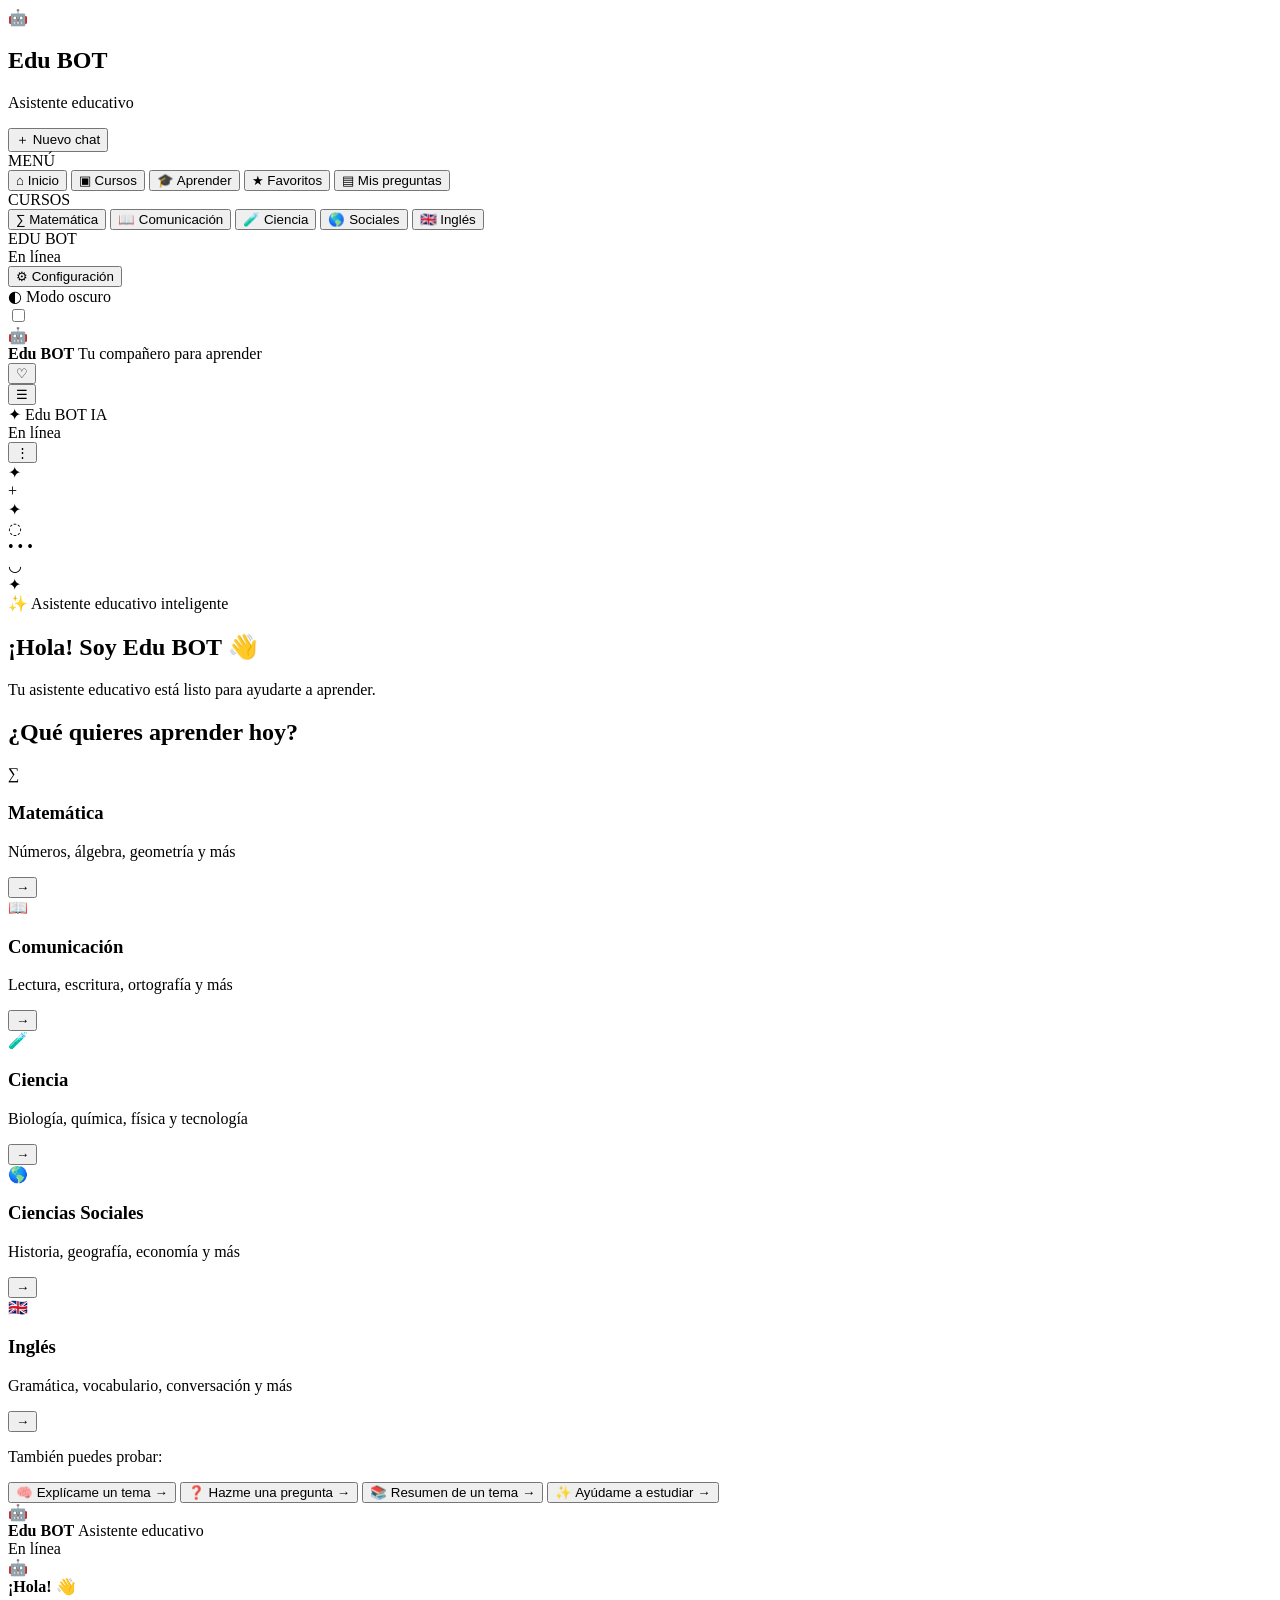
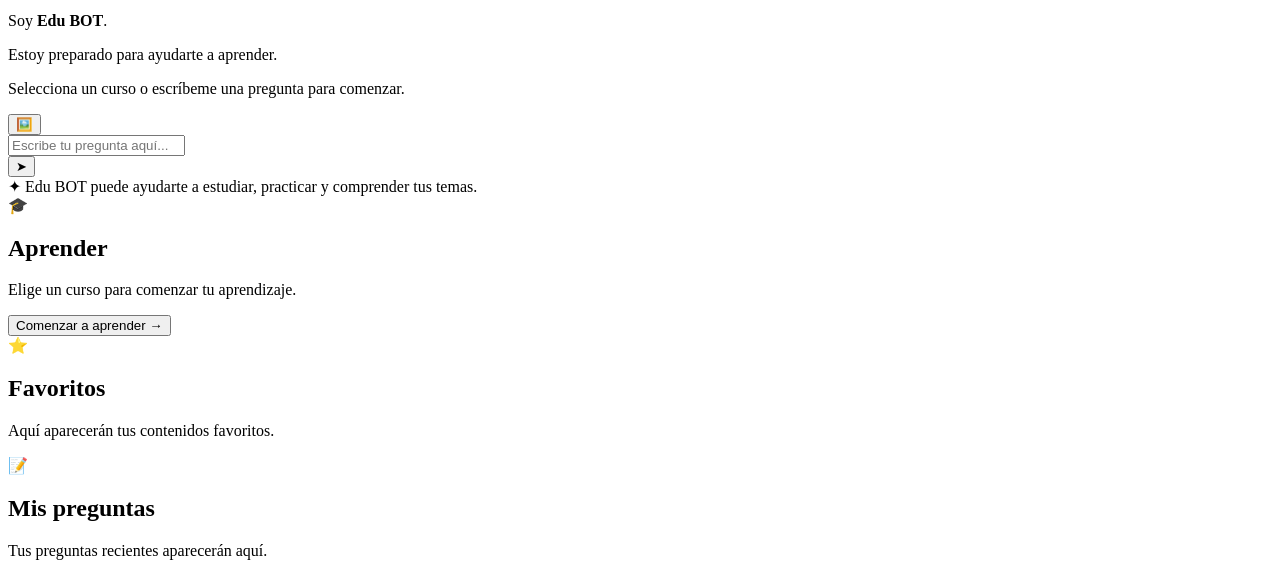
==== commit 157bf164: "Change greeting from 'Hello' to 'Goodbye'" ====
--- a/ia.html
+++ b/ia.html
@@ -15,12 +15,10 @@
 <div class="app">
 
     <!-- =====================================================
-         BARRA LATERAL
+         SIDEBAR
     ====================================================== -->
 
     <aside class="sidebar" id="sidebar">
-
-        <!-- LOGO -->
 
         <div class="logo">
 
@@ -29,13 +27,8 @@
             </div>
 
             <div class="logo-texto">
-                <h2>
-                    Edu <span>BOT</span>
-                </h2>
-
-                <p>
-                    Asistente educativo
-                </p>
+                <h2>Edu <span>BOT</span></h2>
+                <p>Asistente educativo</p>
             </div>
 
         </div>
@@ -48,13 +41,8 @@
             class="nuevo-chat"
             type="button"
         >
-
             <span class="nuevo-icono">＋</span>
-
-            <span>
-                Nuevo chat
-            </span>
-
+            <span>Nuevo chat</span>
         </button>
 
 
@@ -75,7 +63,6 @@
                 <span>Inicio</span>
             </button>
 
-
             <button
                 class="menu-btn"
                 data-seccion="cursos"
@@ -85,7 +72,6 @@
                 <span>Cursos</span>
             </button>
 
-
             <button
                 class="menu-btn"
                 data-seccion="aprender"
@@ -95,7 +81,6 @@
                 <span>Aprender</span>
             </button>
 
-
             <button
                 class="menu-btn"
                 data-seccion="favoritos"
@@ -105,7 +90,6 @@
                 <span>Favoritos</span>
             </button>
 
-
             <button
                 class="menu-btn"
                 data-seccion="preguntas"
@@ -124,7 +108,6 @@
             CURSOS
         </div>
 
-
         <div class="cursos-menu">
 
             <button
@@ -132,13 +115,8 @@
                 data-curso="Matemática"
                 type="button"
             >
-                <span class="curso-menu-icon matematica">
-                    ∑
-                </span>
-
-                <span>
-                    Matemática
-                </span>
+                <span class="curso-menu-icon matematica">∑</span>
+                <span>Matemática</span>
             </button>
 
 
@@ -147,13 +125,8 @@
                 data-curso="Comunicación"
                 type="button"
             >
-                <span class="curso-menu-icon comunicacion">
-                    📖
-                </span>
-
-                <span>
-                    Comunicación
-                </span>
+                <span class="curso-menu-icon comunicacion">📖</span>
+                <span>Comunicación</span>
             </button>
 
 
@@ -162,13 +135,8 @@
                 data-curso="Ciencia y Tecnología"
                 type="button"
             >
-                <span class="curso-menu-icon ciencia">
-                    🧪
-                </span>
-
-                <span>
-                    Ciencia
-                </span>
+                <span class="curso-menu-icon ciencia">🧪</span>
+                <span>Ciencia</span>
             </button>
 
 
@@ -177,13 +145,8 @@
                 data-curso="Ciencias Sociales"
                 type="button"
             >
-                <span class="curso-menu-icon sociales">
-                    🌎
-                </span>
-
-                <span>
-                    Sociales
-                </span>
+                <span class="curso-menu-icon sociales">🌎</span>
+                <span>Sociales</span>
             </button>
 
 
@@ -192,28 +155,8 @@
                 data-curso="Inglés"
                 type="button"
             >
-                <span class="curso-menu-icon ingles">
-                    🇬🇧
-                </span>
-
-                <span>
-                    Inglés
-                </span>
-            </button>
-
-
-            <button
-                class="curso-menu"
-                data-curso="Computación"
-                type="button"
-            >
-                <span class="curso-menu-icon computacion">
-                    💻
-                </span>
-
-                <span>
-                    Computación
-                </span>
+                <span class="curso-menu-icon ingles">🇬🇧</span>
+                <span>Inglés</span>
             </button>
 
         </div>
@@ -231,9 +174,7 @@
 
                 <span class="estado-punto"></span>
 
-                <span>
-                    En línea
-                </span>
+                <span>En línea</span>
 
             </div>
 
@@ -247,15 +188,8 @@
             class="config-btn"
             type="button"
         >
-
-            <span>
-                ⚙
-            </span>
-
-            <span>
-                Configuración
-            </span>
-
+            <span>⚙</span>
+            <span>Configuración</span>
         </button>
 
 
@@ -264,17 +198,9 @@
         <div class="modo">
 
             <div class="modo-texto">
-
-                <span>
-                    ◐
-                </span>
-
-                <span>
-                    Modo oscuro
-                </span>
-
-            </div>
-
+                <span>◐</span>
+                <span>Modo oscuro</span>
+            </div>
 
             <label class="switch">
 
@@ -298,12 +224,9 @@
                 🤖
             </div>
 
-
             <div class="perfil-texto">
 
-                <strong>
-                    Edu BOT
-                </strong>
+                <strong>Edu BOT</strong>
 
                 <span>
                     Tu compañero para aprender
@@ -311,7 +234,6 @@
 
             </div>
 
-
             <button
                 class="corazon"
                 type="button"
@@ -330,7 +252,7 @@
 
     <main class="main">
 
-        <!-- BOTÓN MÓVIL -->
+        <!-- MENÚ MÓVIL -->
 
         <button
             id="abrirMenu"
@@ -370,7 +292,6 @@
             <button
                 class="topbar-boton"
                 type="button"
-                title="Más opciones"
             >
                 ⋮
             </button>
@@ -378,7 +299,7 @@
         </header>
 
 
-        <!-- DECORACIONES -->
+        <!-- DECORACIONES FUTURISTAS -->
 
         <div class="decoracion decoracion-1">
             ✦
@@ -410,7 +331,8 @@
             class="seccion inicio-seccion"
         >
 
-            <!-- ROBOT DECORATIVO -->
+
+            <!-- ROBOT -->
 
             <div class="robot-decorativo">
 
@@ -418,24 +340,20 @@
                     <span></span>
                 </div>
 
-
                 <div class="robot-cabeza">
 
                     <div class="robot-oreja izquierda"></div>
 
                     <div class="robot-oreja derecha"></div>
 
-
                     <div class="robot-pantalla">
 
                         <div class="robot-ojos">
 
                             <span></span>
-
                             <span></span>
 
                         </div>
-
 
                         <div class="robot-sonrisa">
                             ◡
@@ -445,7 +363,6 @@
 
                 </div>
 
-
                 <div class="robot-cuello"></div>
 
                 <div class="robot-cuerpo">
@@ -465,9 +382,7 @@
 
                 <div class="badge-bienvenida">
 
-                    <span>
-                        ✨
-                    </span>
+                    <span>✨</span>
 
                     Asistente educativo inteligente
 
@@ -499,16 +414,14 @@
 
 
                 <div class="linea-color">
-
                     <span></span>
-
                 </div>
 
             </div>
 
 
             <!-- =================================================
-                 TARJETAS DE CURSOS
+                 CURSOS
             ================================================== -->
 
             <div
@@ -519,30 +432,24 @@
 
                 <!-- MATEMÁTICA -->
 
-                <article class="tarjeta curso-matematica">
+                <article
+                    class="tarjeta curso-matematica"
+                >
 
                     <div class="tarjeta-brillo"></div>
 
-
                     <div class="icono-curso">
-
-                        <span>
-                            ∑
-                        </span>
-
+                        <span>∑</span>
                     </div>
-
 
                     <h3>
                         Matemática
                     </h3>
-
 
                     <p>
                         Números, álgebra,
                         geometría y más
                     </p>
-
 
                     <button
                         class="entrar-curso"
@@ -557,30 +464,24 @@
 
                 <!-- COMUNICACIÓN -->
 
-                <article class="tarjeta curso-comunicacion">
+                <article
+                    class="tarjeta curso-comunicacion"
+                >
 
                     <div class="tarjeta-brillo"></div>
 
-
                     <div class="icono-curso">
-
-                        <span>
-                            📖
-                        </span>
-
+                        <span>📖</span>
                     </div>
-
 
                     <h3>
                         Comunicación
                     </h3>
-
 
                     <p>
                         Lectura, escritura,
                         ortografía y más
                     </p>
-
 
                     <button
                         class="entrar-curso"
@@ -595,30 +496,24 @@
 
                 <!-- CIENCIA -->
 
-                <article class="tarjeta curso-ciencia">
+                <article
+                    class="tarjeta curso-ciencia"
+                >
 
                     <div class="tarjeta-brillo"></div>
 
-
                     <div class="icono-curso">
-
-                        <span>
-                            🧪
-                        </span>
-
+                        <span>🧪</span>
                     </div>
-
 
                     <h3>
                         Ciencia
                     </h3>
-
 
                     <p>
                         Biología, química,
                         física y tecnología
                     </p>
-
 
                     <button
                         class="entrar-curso"
@@ -633,30 +528,24 @@
 
                 <!-- SOCIALES -->
 
-                <article class="tarjeta curso-sociales">
+                <article
+                    class="tarjeta curso-sociales"
+                >
 
                     <div class="tarjeta-brillo"></div>
 
-
                     <div class="icono-curso">
-
-                        <span>
-                            🌎
-                        </span>
-
+                        <span>🌎</span>
                     </div>
-
 
                     <h3>
                         Ciencias Sociales
                     </h3>
-
 
                     <p>
                         Historia, geografía,
                         economía y más
                     </p>
-
 
                     <button
                         class="entrar-curso"
@@ -671,30 +560,24 @@
 
                 <!-- INGLÉS -->
 
-                <article class="tarjeta curso-ingles">
+                <article
+                    class="tarjeta curso-ingles"
+                >
 
                     <div class="tarjeta-brillo"></div>
 
-
                     <div class="icono-curso">
-
-                        <span>
-                            🇬🇧
-                        </span>
-
+                        <span>🇬🇧</span>
                     </div>
-
 
                     <h3>
                         Inglés
                     </h3>
-
 
                     <p>
                         Gramática, vocabulario,
                         conversación y más
                     </p>
-
 
                     <button
                         class="entrar-curso"
@@ -706,44 +589,6 @@
 
                 </article>
 
-
-                <!-- COMPUTACIÓN -->
-
-                <article class="tarjeta curso-computacion">
-
-                    <div class="tarjeta-brillo"></div>
-
-
-                    <div class="icono-curso">
-
-                        <span>
-                            💻
-                        </span>
-
-                    </div>
-
-
-                    <h3>
-                        Computación
-                    </h3>
-
-
-                    <p>
-                        Tecnología,
-                        programación y más
-                    </p>
-
-
-                    <button
-                        class="entrar-curso"
-                        data-curso="Computación"
-                        type="button"
-                    >
-                        →
-                    </button>
-
-                </article>
-
             </div>
 
 
@@ -766,15 +611,11 @@
                         type="button"
                     >
 
-                        <span>
-                            🧠
-                        </span>
+                        <span>🧠</span>
 
                         Explícame un tema
 
-                        <b>
-                            →
-                        </b>
+                        <b>→</b>
 
                     </button>
 
@@ -784,15 +625,11 @@
                         type="button"
                     >
 
-                        <span>
-                            ❓
-                        </span>
+                        <span>❓</span>
 
                         Hazme una pregunta
 
-                        <b>
-                            →
-                        </b>
+                        <b>→</b>
 
                     </button>
 
@@ -802,15 +639,11 @@
                         type="button"
                     >
 
-                        <span>
-                            📚
-                        </span>
+                        <span>📚</span>
 
                         Resumen de un tema
 
-                        <b>
-                            →
-                        </b>
+                        <b>→</b>
 
                     </button>
 
@@ -820,15 +653,11 @@
                         type="button"
                     >
 
-                        <span>
-                            ✨
-                        </span>
+                        <span>✨</span>
 
                         Ayúdame a estudiar
 
-                        <b>
-                            →
-                        </b>
+                        <b>→</b>
 
                     </button>
 
@@ -840,7 +669,7 @@
 
 
         <!-- =================================================
-             ZONA DEL CHAT
+             CHAT
         ================================================== -->
 
         <section
@@ -849,7 +678,7 @@
         >
 
 
-            <!-- CABECERA DEL CHAT -->
+            <!-- CABECERA -->
 
             <div class="chat-header">
 
@@ -895,25 +724,21 @@
                         🤖
                     </div>
 
-
                     <div class="mensaje-contenido">
 
                         <strong>
                             ¡Hola! 👋
                         </strong>
 
-
                         <p>
                             Soy <b>Edu BOT</b>.
                         </p>
-
 
                         <p>
                             Estoy preparado para ayudarte
                             a aprender.
                         </p>
 
-
                         <p>
                             Selecciona un curso o escríbeme
                             una pregunta para comenzar.
@@ -926,9 +751,7 @@
             </div>
 
 
-            <!-- =================================================
-                 ENTRADA DEL CHAT
-            ================================================== -->
+            <!-- ENTRADA -->
 
             <div class="entrada">
 
@@ -968,9 +791,7 @@
 
             <div class="chat-ayuda">
 
-                <span>
-                    ✦
-                </span>
+                <span>✦</span>
 
                 Edu BOT puede ayudarte a estudiar,
                 practicar y comprender tus temas.
@@ -995,17 +816,14 @@
                     🎓
                 </div>
 
-
                 <h2>
                     Aprender
                 </h2>
-
 
                 <p>
                     Elige un curso para comenzar
                     tu aprendizaje.
                 </p>
-
 
                 <button
                     class="extra-action"
@@ -1035,12 +853,10 @@
                     ⭐
                 </div>
 
-
                 <h2>
                     Favoritos
                 </h2>
 
-
                 <p>
                     Aquí aparecerán tus contenidos favoritos.
                 </p>
@@ -1051,7 +867,7 @@
 
 
         <!-- =================================================
-             MIS PREGUNTAS
+             PREGUNTAS
         ================================================== -->
 
         <section
@@ -1065,12 +881,10 @@
                     📝
                 </div>
 
-
                 <h2>
                     Mis preguntas
                 </h2>
 
-
                 <p>
                     Tus preguntas recientes aparecerán aquí.
                 </p>
@@ -1087,8 +901,8 @@
 <!-- =====================================================
      CONOCIMIENTOS
      
-     NO CAMBIAR ESTA PARTE.
-     Estos archivos contienen la información educativa.
+     IMPORTANTE:
+     NO MODIFICAR EL ORDEN.
 ====================================================== -->
 
 <script src="conocimientos.js"></script>
@@ -1184,26 +998,28 @@
      APP PRINCIPAL
      
      IMPORTANTE:
-     app.js se carga DESPUÉS de los conocimientos.
+     app.js va AL FINAL.
 ====================================================== -->
 
 <script src="app.js"></script>
 
 
 <!-- =====================================================
-     FUNCIONES VISUALES
+     FUNCIONES DE INTERFAZ
 ====================================================== -->
 
 <script>
 
 document.addEventListener("DOMContentLoaded", function () {
 
-    /* ==========================================
+
+    /* =================================================
        MODO OSCURO
-    ========================================== */
+    ================================================= */
 
     const modoOscuro =
         document.getElementById("modoOscuro");
+
 
     if (
         localStorage.getItem("eduBotModo") === "oscuro"
@@ -1254,9 +1070,9 @@
     }
 
 
-    /* ==========================================
+    /* =================================================
        MENÚ MÓVIL
-    ========================================== */
+    ================================================= */
 
     const abrirMenu =
         document.getElementById("abrirMenu");
@@ -1281,9 +1097,9 @@
     }
 
 
-    /* ==========================================
-       CERRAR SIDEBAR AL ELEGIR OPCIÓN
-    ========================================== */
+    /* =================================================
+       CERRAR SIDEBAR
+    ================================================= */
 
     document.querySelectorAll(
         ".menu-btn, .curso-menu"
@@ -1311,9 +1127,9 @@
     });
 
 
-    /* ==========================================
+    /* =================================================
        CONFIGURACIÓN
-    ========================================== */
+    ================================================= */
 
     const configuracion =
         document.getElementById("configuracion");
@@ -1337,9 +1153,9 @@
     }
 
 
-    /* ==========================================
-       BOTÓN CORAZÓN
-    ========================================== */
+    /* =================================================
+       CORAZÓN
+    ================================================= */
 
     const corazon =
         document.querySelector(".corazon");
@@ -1354,6 +1170,7 @@
                 this.classList.toggle(
                     "favorito-activo"
                 );
+
 
                 if (
                     this.classList.contains(
@@ -1375,13 +1192,18 @@
     }
 
 
-    /* ==========================================
-       ANIMACIÓN SUAVE AL CARGAR
-    ========================================== */
-
-    document.body.classList.add(
-        "edu-bot-cargado"
-    );
+    /* =================================================
+       ANIMACIÓN DE ENTRADA
+    ================================================= */
+
+    setTimeout(function () {
+
+        document.body.classList.add(
+            "edu-bot-cargado"
+        );
+
+    }, 100);
+
 
 });
 
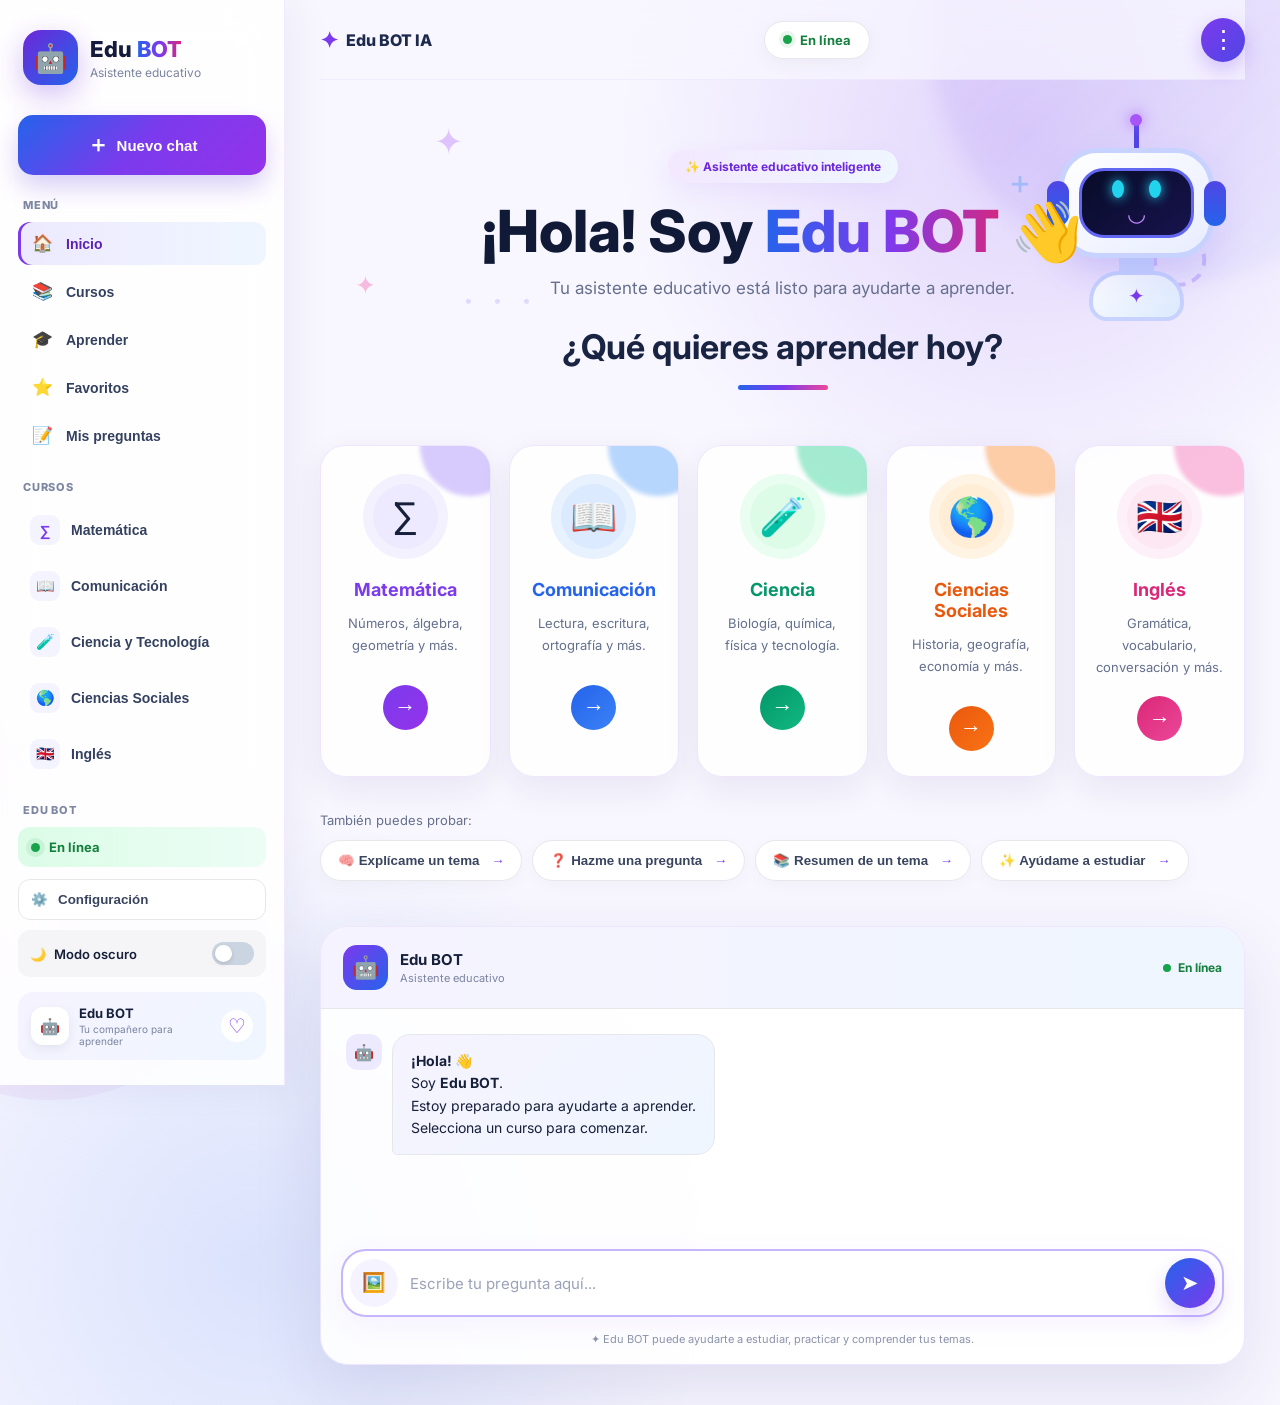
==== commit faad287b: "Update ia.html" ====
--- a/ia.html
+++ b/ia.html
@@ -2,17 +2,2303 @@
 <html lang="es">
 
 <head>
+
     <meta charset="UTF-8">
-    <meta name="viewport" content="width=device-width, initial-scale=1.0">
+
+    <meta name="viewport"
+          content="width=device-width, initial-scale=1.0">
 
     <title>Edu BOT IA</title>
 
-    <link rel="stylesheet" href="style.css">
+    <!-- =====================================================
+         FUENTE
+    ====================================================== -->
+
+    <link rel="preconnect"
+          href="https://fonts.googleapis.com">
+
+    <link rel="preconnect"
+          href="https://fonts.gstatic.com"
+          crossorigin>
+
+    <link href="https://fonts.googleapis.com/css2?family=Inter:wght@400;500;600;700;800&display=swap"
+          rel="stylesheet">
+
+
+    <!-- =====================================================
+         ESTILOS
+         Los dejamos dentro de ia.html para asegurar que
+         la interfaz se vea aunque style.css falle.
+    ====================================================== -->
+
+    <style>
+
+        * {
+            box-sizing: border-box;
+            margin: 0;
+            padding: 0;
+        }
+
+        html {
+            scroll-behavior: smooth;
+        }
+
+        body {
+            font-family: "Inter", Arial, sans-serif;
+            background:
+                radial-gradient(
+                    circle at 80% 10%,
+                    rgba(124, 58, 237, .18),
+                    transparent 25%
+                ),
+                radial-gradient(
+                    circle at 20% 90%,
+                    rgba(37, 99, 235, .14),
+                    transparent 28%
+                ),
+                #f8f7ff;
+
+            color: #17203a;
+
+            min-height: 100vh;
+
+            overflow-x: hidden;
+
+            transition:
+                background .35s ease,
+                color .35s ease;
+        }
+
+
+        /* =====================================================
+           FONDO DECORATIVO
+        ====================================================== */
+
+        body::before {
+            content: "";
+
+            position: fixed;
+
+            width: 500px;
+            height: 500px;
+
+            border-radius: 50%;
+
+            background:
+                linear-gradient(
+                    135deg,
+                    rgba(124,58,237,.13),
+                    rgba(37,99,235,.04)
+                );
+
+            top: -220px;
+            right: -150px;
+
+            filter: blur(10px);
+
+            pointer-events: none;
+
+            z-index: -1;
+        }
+
+
+        body::after {
+            content: "";
+
+            position: fixed;
+
+            width: 400px;
+            height: 400px;
+
+            border-radius: 50%;
+
+            background:
+                linear-gradient(
+                    135deg,
+                    rgba(236,72,153,.10),
+                    rgba(124,58,237,.04)
+                );
+
+            bottom: -200px;
+            left: -150px;
+
+            pointer-events: none;
+
+            z-index: -1;
+        }
+
+
+        /* =====================================================
+           APP
+        ====================================================== */
+
+        .app {
+            min-height: 100vh;
+
+            display: flex;
+        }
+
+
+        /* =====================================================
+           SIDEBAR
+        ====================================================== */
+
+        .sidebar {
+            width: 285px;
+
+            min-height: 100vh;
+
+            position: fixed;
+
+            left: 0;
+            top: 0;
+
+            padding: 25px 18px;
+
+            background:
+                rgba(255,255,255,.88);
+
+            backdrop-filter:
+                blur(25px);
+
+            border-right:
+                1px solid rgba(124,58,237,.10);
+
+            box-shadow:
+                8px 0 40px rgba(50,40,100,.06);
+
+            z-index: 1000;
+
+            overflow-y: auto;
+        }
+
+
+        /* =====================================================
+           LOGO
+        ====================================================== */
+
+        .logo {
+            display: flex;
+
+            align-items: center;
+
+            gap: 12px;
+
+            margin-bottom: 25px;
+
+            padding: 5px;
+        }
+
+
+        .logo-icon {
+            width: 55px;
+            height: 55px;
+
+            display: flex;
+
+            align-items: center;
+            justify-content: center;
+
+            border-radius: 18px;
+
+            font-size: 28px;
+
+            background:
+                linear-gradient(
+                    135deg,
+                    #6d28d9,
+                    #2563eb
+                );
+
+            box-shadow:
+                0 10px 30px rgba(109,40,217,.30);
+
+            animation:
+                flotar 4s ease-in-out infinite;
+        }
+
+
+        .logo-texto h2 {
+            font-size: 22px;
+
+            font-weight: 800;
+
+            color: #151c3b;
+        }
+
+
+        .logo-texto h2 span {
+            background:
+                linear-gradient(
+                    90deg,
+                    #2563eb,
+                    #7c3aed,
+                    #db2777
+                );
+
+            -webkit-background-clip: text;
+            background-clip: text;
+
+            color: transparent;
+        }
+
+
+        .logo-texto p {
+            color: #7b849f;
+
+            font-size: 12px;
+
+            margin-top: 3px;
+        }
+
+
+        /* =====================================================
+           NUEVO CHAT
+        ====================================================== */
+
+        .nuevo-chat {
+            width: 100%;
+
+            border: 0;
+
+            padding: 15px;
+
+            border-radius: 15px;
+
+            cursor: pointer;
+
+            color: white;
+
+            font-size: 15px;
+
+            font-weight: 700;
+
+            background:
+                linear-gradient(
+                    135deg,
+                    #2563eb,
+                    #7c3aed,
+                    #9333ea
+                );
+
+            box-shadow:
+                0 12px 25px rgba(99,67,220,.25);
+
+            display: flex;
+
+            align-items: center;
+            justify-content: center;
+
+            gap: 8px;
+
+            transition:
+                transform .2s,
+                box-shadow .2s;
+        }
+
+
+        .nuevo-chat:hover {
+            transform: translateY(-2px);
+
+            box-shadow:
+                0 18px 35px rgba(99,67,220,.35);
+        }
+
+
+        .nuevo-icono {
+            font-size: 22px;
+        }
+
+
+        /* =====================================================
+           MENÚ
+        ====================================================== */
+
+        .menu-titulo {
+            margin: 23px 5px 10px;
+
+            font-size: 11px;
+
+            font-weight: 800;
+
+            color: #7e87a2;
+
+            letter-spacing: .8px;
+        }
+
+
+        .menu {
+            display: flex;
+
+            flex-direction: column;
+
+            gap: 5px;
+        }
+
+
+        .menu-btn,
+        .curso-menu {
+            width: 100%;
+
+            border: 0;
+
+            background: transparent;
+
+            border-radius: 12px;
+
+            padding: 11px 12px;
+
+            cursor: pointer;
+
+            display: flex;
+
+            align-items: center;
+
+            gap: 11px;
+
+            color: #33405f;
+
+            font-size: 14px;
+
+            font-weight: 600;
+
+            text-align: left;
+
+            transition:
+                background .2s,
+                color .2s,
+                transform .2s;
+        }
+
+
+        .menu-btn:hover,
+        .curso-menu:hover {
+            background:
+                linear-gradient(
+                    90deg,
+                    rgba(124,58,237,.10),
+                    rgba(37,99,235,.05)
+                );
+
+            color: #5b21b6;
+
+            transform: translateX(3px);
+        }
+
+
+        .menu-btn.activo {
+            background:
+                linear-gradient(
+                    90deg,
+                    #ede9fe,
+                    #eff6ff
+                );
+
+            color: #5b21b6;
+
+            box-shadow:
+                inset 3px 0 #7c3aed;
+        }
+
+
+        .menu-icon {
+            width: 25px;
+
+            font-size: 17px;
+
+            text-align: center;
+        }
+
+
+        /* =====================================================
+           CURSOS LATERALES
+        ====================================================== */
+
+        .cursos-menu {
+            display: flex;
+
+            flex-direction: column;
+
+            gap: 4px;
+        }
+
+
+        .curso-menu-icon {
+            width: 30px;
+            height: 30px;
+
+            border-radius: 9px;
+
+            display: flex;
+
+            align-items: center;
+            justify-content: center;
+
+            background: #f3f4ff;
+
+            font-size: 15px;
+        }
+
+
+        .matematica {
+            color: #7c3aed;
+        }
+
+        .comunicacion {
+            color: #2563eb;
+        }
+
+        .ciencia {
+            color: #059669;
+        }
+
+        .sociales {
+            color: #ea580c;
+        }
+
+        .ingles {
+            color: #db2777;
+        }
+
+
+        /* =====================================================
+           ESTADO ONLINE
+        ====================================================== */
+
+        .estado-online {
+            display: flex;
+
+            align-items: center;
+
+            gap: 9px;
+
+            padding: 12px 13px;
+
+            border-radius: 12px;
+
+            color: #15803d;
+
+            font-size: 13px;
+
+            font-weight: 700;
+
+            background:
+                linear-gradient(
+                    90deg,
+                    #dcfce7,
+                    #ecfdf5
+                );
+        }
+
+
+        .estado-punto {
+            width: 9px;
+            height: 9px;
+
+            background: #16a34a;
+
+            border-radius: 50%;
+
+            box-shadow:
+                0 0 0 5px rgba(22,163,74,.10);
+
+            animation:
+                pulso 2s infinite;
+        }
+
+
+        /* =====================================================
+           CONFIGURACIÓN
+        ====================================================== */
+
+        .config-btn {
+            width: 100%;
+
+            border: 1px solid #e5e7eb;
+
+            background: white;
+
+            border-radius: 12px;
+
+            padding: 12px;
+
+            margin-top: 12px;
+
+            cursor: pointer;
+
+            display: flex;
+
+            align-items: center;
+
+            gap: 10px;
+
+            color: #39445f;
+
+            font-weight: 600;
+
+            transition: .2s;
+        }
+
+
+        .config-btn:hover {
+            border-color: #c4b5fd;
+
+            background: #faf5ff;
+        }
+
+
+        /* =====================================================
+           MODO OSCURO
+        ====================================================== */
+
+        .modo {
+            margin-top: 10px;
+
+            padding: 12px;
+
+            background: #f5f5f7;
+
+            border-radius: 12px;
+
+            display: flex;
+
+            align-items: center;
+
+            justify-content: space-between;
+        }
+
+
+        .modo-texto {
+            display: flex;
+
+            gap: 8px;
+
+            align-items: center;
+
+            font-size: 13px;
+
+            font-weight: 600;
+        }
+
+
+        .switch {
+            position: relative;
+
+            width: 42px;
+            height: 23px;
+        }
+
+
+        .switch input {
+            display: none;
+        }
+
+
+        .slider {
+            position: absolute;
+
+            inset: 0;
+
+            background: #cbd5e1;
+
+            border-radius: 30px;
+
+            cursor: pointer;
+
+            transition: .3s;
+        }
+
+
+        .slider::before {
+            content: "";
+
+            width: 17px;
+            height: 17px;
+
+            position: absolute;
+
+            left: 3px;
+            top: 3px;
+
+            border-radius: 50%;
+
+            background: white;
+
+            transition: .3s;
+
+            box-shadow: 0 2px 5px #0002;
+        }
+
+
+        .switch input:checked + .slider {
+            background:
+                linear-gradient(
+                    90deg,
+                    #2563eb,
+                    #7c3aed
+                );
+        }
+
+
+        .switch input:checked + .slider::before {
+            transform: translateX(19px);
+        }
+
+
+        /* =====================================================
+           PERFIL
+        ====================================================== */
+
+        .perfil {
+            margin-top: 15px;
+
+            padding: 13px;
+
+            border-radius: 15px;
+
+            background:
+                linear-gradient(
+                    135deg,
+                    #f5f3ff,
+                    #eff6ff
+                );
+
+            display: flex;
+
+            align-items: center;
+
+            gap: 10px;
+        }
+
+
+        .perfil-icon {
+            width: 38px;
+            height: 38px;
+
+            border-radius: 12px;
+
+            display: flex;
+
+            align-items: center;
+            justify-content: center;
+
+            background: white;
+
+            box-shadow: 0 4px 12px #0001;
+        }
+
+
+        .perfil-texto {
+            flex: 1;
+
+            display: flex;
+
+            flex-direction: column;
+        }
+
+
+        .perfil-texto strong {
+            font-size: 13px;
+        }
+
+
+        .perfil-texto span {
+            font-size: 10px;
+
+            color: #7b849f;
+
+            margin-top: 2px;
+        }
+
+
+        .corazon {
+            border: 0;
+
+            width: 32px;
+            height: 32px;
+
+            border-radius: 50%;
+
+            background: white;
+
+            color: #7c3aed;
+
+            font-size: 20px;
+
+            cursor: pointer;
+        }
+
+
+        /* =====================================================
+           CONTENIDO
+        ====================================================== */
+
+        .main {
+            margin-left: 285px;
+
+            width: calc(100% - 285px);
+
+            min-height: 100vh;
+
+            padding: 0 35px 40px;
+
+            position: relative;
+        }
+
+
+        /* =====================================================
+           TOPBAR
+        ====================================================== */
+
+        .topbar {
+            height: 80px;
+
+            display: flex;
+
+            align-items: center;
+
+            justify-content: space-between;
+
+            position: sticky;
+
+            top: 0;
+
+            z-index: 500;
+
+            background:
+                rgba(248,247,255,.78);
+
+            backdrop-filter:
+                blur(18px);
+
+            border-bottom:
+                1px solid rgba(124,58,237,.06);
+        }
+
+
+        .topbar-titulo {
+            display: flex;
+
+            align-items: center;
+
+            gap: 8px;
+
+            font-size: 16px;
+
+            font-weight: 800;
+
+            color: #1e2a4d;
+        }
+
+
+        .topbar-mini-icon {
+            color: #7c3aed;
+
+            font-size: 22px;
+        }
+
+
+        .online-pill {
+            display: flex;
+
+            align-items: center;
+
+            gap: 8px;
+
+            padding: 10px 18px;
+
+            border-radius: 30px;
+
+            background: white;
+
+            border: 1px solid #e5e7eb;
+
+            box-shadow: 0 5px 20px #0000000a;
+
+            color: #15803d;
+
+            font-size: 13px;
+
+            font-weight: 700;
+        }
+
+
+        .online-pill span {
+            width: 9px;
+            height: 9px;
+
+            border-radius: 50%;
+
+            background: #16a34a;
+
+            box-shadow:
+                0 0 0 4px #16a34a18;
+        }
+
+
+        .topbar-boton {
+            width: 44px;
+            height: 44px;
+
+            border: 0;
+
+            border-radius: 50%;
+
+            color: white;
+
+            font-size: 25px;
+
+            cursor: pointer;
+
+            background:
+                linear-gradient(
+                    135deg,
+                    #7c3aed,
+                    #4f46e5
+                );
+
+            box-shadow:
+                0 8px 20px #7c3aed44;
+        }
+
+
+        /* =====================================================
+           DECORACIONES
+        ====================================================== */
+
+        .decoracion {
+            position: absolute;
+
+            pointer-events: none;
+
+            opacity: .45;
+
+            z-index: 0;
+        }
+
+
+        .decoracion-1 {
+            top: 120px;
+            left: 15%;
+
+            color: #c084fc;
+
+            font-size: 35px;
+        }
+
+
+        .decoracion-2 {
+            top: 160px;
+            right: 25%;
+
+            color: #60a5fa;
+
+            font-size: 35px;
+        }
+
+
+        .decoracion-3 {
+            top: 270px;
+            left: 7%;
+
+            color: #f472b6;
+
+            font-size: 25px;
+        }
+
+
+        .decoracion-4 {
+            top: 210px;
+            right: 7%;
+
+            color: #a78bfa;
+
+            font-size: 70px;
+        }
+
+
+        .decoracion-5 {
+            top: 290px;
+            left: 18%;
+
+            color: #c4b5fd;
+
+            letter-spacing: 8px;
+        }
+
+
+        /* =====================================================
+           INICIO
+        ====================================================== */
+
+        .inicio-seccion {
+            max-width: 1450px;
+
+            margin: auto;
+
+            padding-top: 35px;
+
+            position: relative;
+
+            z-index: 2;
+        }
+
+
+        .bienvenida {
+            text-align: center;
+
+            padding-top: 35px;
+
+            position: relative;
+
+            z-index: 5;
+        }
+
+
+        .badge-bienvenida {
+            display: inline-flex;
+
+            align-items: center;
+
+            gap: 7px;
+
+            padding: 9px 17px;
+
+            border-radius: 30px;
+
+            background:
+                linear-gradient(
+                    90deg,
+                    #f3e8ff,
+                    #eff6ff
+                );
+
+            color: #6d28d9;
+
+            font-size: 12px;
+
+            font-weight: 700;
+
+            box-shadow:
+                0 8px 25px #7c3aed12;
+        }
+
+
+        .bienvenida h1 {
+            margin-top: 18px;
+
+            font-size:
+                clamp(34px, 5vw, 58px);
+
+            line-height: 1.05;
+
+            font-weight: 800;
+
+            color: #101936;
+        }
+
+
+        .bienvenida h1 span {
+            background:
+                linear-gradient(
+                    90deg,
+                    #2563eb,
+                    #7c3aed,
+                    #db2777
+                );
+
+            -webkit-background-clip: text;
+            background-clip: text;
+
+            color: transparent;
+        }
+
+
+        .bienvenida > p {
+            margin-top: 16px;
+
+            color: #66708d;
+
+            font-size: 17px;
+        }
+
+
+        .bienvenida h2 {
+            margin-top: 28px;
+
+            font-size:
+                clamp(23px, 3vw, 34px);
+
+            color: #192342;
+        }
+
+
+        .linea-color {
+            width: 90px;
+            height: 5px;
+
+            border-radius: 10px;
+
+            margin: 18px auto 0;
+
+            background:
+                linear-gradient(
+                    90deg,
+                    #2563eb,
+                    #7c3aed,
+                    #ec4899
+                );
+        }
+
+
+        /* =====================================================
+           ROBOT
+        ====================================================== */
+
+        .robot-decorativo {
+            position: absolute;
+
+            right: 2%;
+
+            top: 40px;
+
+            width: 180px;
+
+            z-index: 4;
+
+            animation:
+                flotar 5s ease-in-out infinite;
+        }
+
+
+        .robot-antena {
+            width: 5px;
+            height: 28px;
+
+            background: #4f46e5;
+
+            margin: auto;
+        }
+
+
+        .robot-antena span {
+            display: block;
+
+            width: 12px;
+            height: 12px;
+
+            background: #a855f7;
+
+            border-radius: 50%;
+
+            position: relative;
+
+            left: -4px;
+
+            top: -6px;
+
+            box-shadow:
+                0 0 15px #a855f7;
+        }
+
+
+        .robot-cabeza {
+            width: 155px;
+            height: 110px;
+
+            margin: auto;
+
+            border-radius: 38px;
+
+            background:
+                linear-gradient(
+                    145deg,
+                    #ffffff,
+                    #e8edff
+                );
+
+            border: 5px solid #c7d2fe;
+
+            box-shadow:
+                0 20px 40px #4f46e522;
+
+            position: relative;
+        }
+
+
+        .robot-oreja {
+            width: 22px;
+            height: 45px;
+
+            position: absolute;
+
+            top: 28px;
+
+            border-radius: 12px;
+
+            background:
+                linear-gradient(
+                    #4f46e5,
+                    #2563eb
+                );
+        }
+
+
+        .robot-oreja.izquierda {
+            left: -17px;
+        }
+
+
+        .robot-oreja.derecha {
+            right: -17px;
+        }
+
+
+        .robot-pantalla {
+            width: 115px;
+            height: 70px;
+
+            position: absolute;
+
+            left: 15px;
+            top: 15px;
+
+            border-radius: 25px;
+
+            background:
+                linear-gradient(
+                    145deg,
+                    #080c28,
+                    #17134d
+                );
+
+            border: 3px solid #6366f1;
+
+            display: flex;
+
+            flex-direction: column;
+
+            align-items: center;
+
+            justify-content: center;
+        }
+
+
+        .robot-ojos {
+            display: flex;
+
+            gap: 25px;
+        }
+
+
+        .robot-ojos span {
+            width: 12px;
+            height: 18px;
+
+            border-radius: 50%;
+
+            background: #22d3ee;
+
+            box-shadow:
+                0 0 12px #22d3ee;
+        }
+
+
+        .robot-sonrisa {
+            color: #c084fc;
+
+            font-size: 22px;
+
+            margin-top: 2px;
+        }
+
+
+        .robot-cuello {
+            width: 35px;
+            height: 13px;
+
+            background: #c7d2fe;
+
+            margin: auto;
+        }
+
+
+        .robot-cuerpo {
+            width: 95px;
+            height: 50px;
+
+            margin: auto;
+
+            border-radius: 30px 30px 18px 18px;
+
+            background:
+                linear-gradient(
+                    145deg,
+                    #ffffff,
+                    #dbeafe
+                );
+
+            border: 4px solid #c7d2fe;
+
+            display: flex;
+
+            justify-content: center;
+
+            align-items: center;
+        }
+
+
+        .robot-pecho {
+            color: #7c3aed;
+
+            font-size: 20px;
+        }
+
+
+        /* =====================================================
+           TARJETAS
+        ====================================================== */
+
+        .tarjetas-cursos {
+            display: grid;
+
+            grid-template-columns:
+                repeat(5, minmax(150px, 1fr));
+
+            gap: 18px;
+
+            margin-top: 55px;
+        }
+
+
+        .tarjeta {
+            min-height: 305px;
+
+            padding: 25px 18px;
+
+            border-radius: 25px;
+
+            background:
+                rgba(255,255,255,.84);
+
+            border: 1px solid rgba(124,58,237,.12);
+
+            box-shadow:
+                0 12px 35px rgba(40,30,100,.08);
+
+            text-align: center;
+
+            position: relative;
+
+            overflow: hidden;
+
+            transition:
+                transform .3s,
+                box-shadow .3s,
+                border .3s;
+        }
+
+
+        .tarjeta:hover {
+            transform:
+                translateY(-10px);
+
+            box-shadow:
+                0 25px 55px rgba(50,40,120,.15);
+
+            border-color:
+                rgba(124,58,237,.25);
+        }
+
+
+        .tarjeta-brillo {
+            position: absolute;
+
+            width: 100px;
+            height: 100px;
+
+            border-radius: 50%;
+
+            top: -50px;
+            right: -30px;
+
+            filter: blur(2px);
+
+            opacity: .45;
+        }
+
+
+        .curso-matematica .tarjeta-brillo {
+            background: #a78bfa;
+        }
+
+
+        .curso-comunicacion .tarjeta-brillo {
+            background: #60a5fa;
+        }
+
+
+        .curso-ciencia .tarjeta-brillo {
+            background: #34d399;
+        }
+
+
+        .curso-sociales .tarjeta-brillo {
+            background: #fb923c;
+        }
+
+
+        .curso-ingles .tarjeta-brillo {
+            background: #f472b6;
+        }
+
+
+        .icono-curso {
+            width: 85px;
+            height: 85px;
+
+            border-radius: 50%;
+
+            margin: 3px auto 20px;
+
+            display: flex;
+
+            align-items: center;
+            justify-content: center;
+
+            font-size: 38px;
+
+            position: relative;
+
+            box-shadow:
+                inset 0 0 0 10px rgba(255,255,255,.35);
+        }
+
+
+        .curso-matematica .icono-curso {
+            background: #ede9fe;
+        }
+
+
+        .curso-comunicacion .icono-curso {
+            background: #dbeafe;
+        }
+
+
+        .curso-ciencia .icono-curso {
+            background: #dcfce7;
+        }
+
+
+        .curso-sociales .icono-curso {
+            background: #ffedd5;
+        }
+
+
+        .curso-ingles .icono-curso {
+            background: #fce7f3;
+        }
+
+
+        .tarjeta h3 {
+            font-size: 18px;
+
+            margin-bottom: 12px;
+        }
+
+
+        .curso-matematica h3 {
+            color: #7c3aed;
+        }
+
+
+        .curso-comunicacion h3 {
+            color: #2563eb;
+        }
+
+
+        .curso-ciencia h3 {
+            color: #059669;
+        }
+
+
+        .curso-sociales h3 {
+            color: #ea580c;
+        }
+
+
+        .curso-ingles h3 {
+            color: #db2777;
+        }
+
+
+        .tarjeta p {
+            color: #64708e;
+
+            font-size: 13px;
+
+            line-height: 1.7;
+
+            min-height: 55px;
+        }
+
+
+        .entrar-curso {
+            width: 45px;
+            height: 45px;
+
+            border: 0;
+
+            border-radius: 50%;
+
+            color: white;
+
+            font-size: 22px;
+
+            cursor: pointer;
+
+            margin-top: 18px;
+
+            transition:
+                transform .2s,
+                box-shadow .2s;
+        }
+
+
+        .entrar-curso:hover {
+            transform: scale(1.12);
+
+            box-shadow:
+                0 10px 25px #0003;
+        }
+
+
+        .curso-matematica .entrar-curso {
+            background:
+                linear-gradient(
+                    135deg,
+                    #7c3aed,
+                    #9333ea
+                );
+        }
+
+
+        .curso-comunicacion .entrar-curso {
+            background:
+                linear-gradient(
+                    135deg,
+                    #2563eb,
+                    #3b82f6
+                );
+        }
+
+
+        .curso-ciencia .entrar-curso {
+            background:
+                linear-gradient(
+                    135deg,
+                    #059669,
+                    #10b981
+                );
+        }
+
+
+        .curso-sociales .entrar-curso {
+            background:
+                linear-gradient(
+                    135deg,
+                    #ea580c,
+                    #f97316
+                );
+        }
+
+
+        .curso-ingles .entrar-curso {
+            background:
+                linear-gradient(
+                    135deg,
+                    #db2777,
+                    #ec4899
+                );
+        }
+
+
+        /* =====================================================
+           SUGERENCIAS
+        ====================================================== */
+
+        .sugerencias {
+            margin-top: 35px;
+        }
+
+
+        .sugerencias > p {
+            color: #66708d;
+
+            font-size: 13px;
+
+            margin-bottom: 12px;
+        }
+
+
+        .botones-sugerencia {
+            display: flex;
+
+            flex-wrap: wrap;
+
+            gap: 10px;
+        }
+
+
+        .botones-sugerencia button {
+            border: 1px solid #e5e7eb;
+
+            background: white;
+
+            padding: 12px 17px;
+
+            border-radius: 30px;
+
+            cursor: pointer;
+
+            color: #39445f;
+
+            font-weight: 600;
+
+            box-shadow:
+                0 6px 20px #00000008;
+
+            transition: .2s;
+        }
+
+
+        .botones-sugerencia button:hover {
+            transform: translateY(-2px);
+
+            border-color: #c4b5fd;
+
+            box-shadow:
+                0 12px 25px #7c3aed18;
+        }
+
+
+        .botones-sugerencia b {
+            margin-left: 8px;
+
+            color: #7c3aed;
+        }
+
+
+        /* =====================================================
+           CHAT
+        ====================================================== */
+
+        .zona-chat {
+            max-width: 1050px;
+
+            margin: 45px auto 0;
+
+            background:
+                rgba(255,255,255,.9);
+
+            border:
+                1px solid rgba(124,58,237,.12);
+
+            border-radius: 28px;
+
+            box-shadow:
+                0 25px 70px rgba(50,40,120,.12);
+
+            overflow: hidden;
+        }
+
+
+        .chat-header {
+            padding: 18px 22px;
+
+            display: flex;
+
+            align-items: center;
+
+            gap: 12px;
+
+            background:
+                linear-gradient(
+                    90deg,
+                    #f5f3ff,
+                    #eff6ff
+                );
+
+            border-bottom:
+                1px solid #e5e7eb;
+        }
+
+
+        .chat-header-icon {
+            width: 45px;
+            height: 45px;
+
+            border-radius: 14px;
+
+            display: flex;
+
+            align-items: center;
+            justify-content: center;
+
+            background:
+                linear-gradient(
+                    135deg,
+                    #7c3aed,
+                    #2563eb
+                );
+
+            font-size: 22px;
+        }
+
+
+        .chat-header div:nth-child(2) {
+            display: flex;
+
+            flex-direction: column;
+
+            flex: 1;
+        }
+
+
+        .chat-header strong {
+            font-size: 15px;
+        }
+
+
+        .chat-header span {
+            font-size: 11px;
+
+            color: #7b849f;
+
+            margin-top: 2px;
+        }
+
+
+        .chat-header-status {
+            display: flex;
+
+            align-items: center;
+
+            gap: 7px;
+
+            color: #15803d;
+
+            font-size: 12px;
+
+            font-weight: 700;
+        }
+
+
+        .chat-header-status span {
+            width: 8px;
+            height: 8px;
+
+            background: #16a34a;
+
+            border-radius: 50%;
+        }
+
+
+        .mensajes {
+            min-height: 240px;
+
+            max-height: 520px;
+
+            overflow-y: auto;
+
+            padding: 25px;
+        }
+
+
+        .bot,
+        .usuario {
+            display: flex;
+
+            gap: 10px;
+
+            margin-bottom: 18px;
+        }
+
+
+        .usuario {
+            justify-content: flex-end;
+        }
+
+
+        .mensaje-avatar {
+            width: 36px;
+            height: 36px;
+
+            border-radius: 12px;
+
+            display: flex;
+
+            align-items: center;
+            justify-content: center;
+
+            background: #ede9fe;
+
+            flex-shrink: 0;
+        }
+
+
+        .mensaje-contenido {
+            max-width: 75%;
+
+            padding: 15px 18px;
+
+            border-radius:
+                18px 18px 18px 5px;
+
+            background:
+                linear-gradient(
+                    135deg,
+                    #f5f3ff,
+                    #eff6ff
+                );
+
+            border: 1px solid #e5e7eb;
+
+            line-height: 1.6;
+
+            font-size: 14px;
+        }
+
+
+        .usuario .mensaje-contenido {
+            border-radius:
+                18px 18px 5px 18px;
+
+            background:
+                linear-gradient(
+                    135deg,
+                    #2563eb,
+                    #7c3aed
+                );
+
+            color: white;
+        }
+
+
+        .entrada {
+            margin: 0 20px 15px;
+
+            min-height: 65px;
+
+            border:
+                2px solid #c4b5fd;
+
+            border-radius: 25px;
+
+            display: flex;
+
+            align-items: center;
+
+            padding: 7px;
+
+            background: white;
+
+            box-shadow:
+                0 8px 30px #7c3aed10;
+
+            transition: .2s;
+        }
+
+
+        .entrada:focus-within {
+            border-color: #7c3aed;
+
+            box-shadow:
+                0 10px 35px #7c3aed20;
+        }
+
+
+        .boton-extra {
+            width: 48px;
+            height: 48px;
+
+            border: 0;
+
+            border-radius: 50%;
+
+            background: #f5f3ff;
+
+            cursor: pointer;
+
+            font-size: 19px;
+        }
+
+
+        .entrada-centro {
+            flex: 1;
+
+            padding: 0 12px;
+        }
+
+
+        #pregunta {
+            width: 100%;
+
+            border: 0;
+
+            outline: none;
+
+            background: transparent;
+
+            font-family: inherit;
+
+            font-size: 15px;
+
+            color: #17203a;
+        }
+
+
+        #pregunta::placeholder {
+            color: #9aa3ba;
+        }
+
+
+        .boton-enviar {
+            width: 50px;
+            height: 50px;
+
+            border: 0;
+
+            border-radius: 50%;
+
+            background:
+                linear-gradient(
+                    135deg,
+                    #2563eb,
+                    #7c3aed
+                );
+
+            color: white;
+
+            font-size: 21px;
+
+            cursor: pointer;
+
+            box-shadow:
+                0 8px 20px #7c3aed35;
+
+            transition: .2s;
+        }
+
+
+        .boton-enviar:hover {
+            transform:
+                rotate(-5deg) scale(1.08);
+        }
+
+
+        .chat-ayuda {
+            text-align: center;
+
+            padding:
+                0 15px 18px;
+
+            color: #8a93aa;
+
+            font-size: 11px;
+        }
+
+
+        /* =====================================================
+           SECCIONES EXTRA
+        ====================================================== */
+
+        .seccion-extra {
+            max-width: 900px;
+
+            margin: 70px auto;
+
+            display: none;
+        }
+
+
+        .extra-card {
+            padding: 55px 35px;
+
+            text-align: center;
+
+            border-radius: 28px;
+
+            background:
+                rgba(255,255,255,.9);
+
+            border: 1px solid #e5e7eb;
+
+            box-shadow:
+                0 25px 60px #0000000d;
+        }
+
+
+        .extra-icon {
+            font-size: 55px;
+
+            margin-bottom: 15px;
+        }
+
+
+        .extra-card h2 {
+            font-size: 30px;
+
+            margin-bottom: 10px;
+        }
+
+
+        .extra-card p {
+            color: #6b7280;
+
+            margin-bottom: 25px;
+        }
+
+
+        .extra-action {
+            border: 0;
+
+            padding: 14px 24px;
+
+            border-radius: 15px;
+
+            color: white;
+
+            background:
+                linear-gradient(
+                    135deg,
+                    #2563eb,
+                    #7c3aed
+                );
+
+            cursor: pointer;
+
+            font-weight: 700;
+        }
+
+
+        /* =====================================================
+           BOTÓN MÓVIL
+        ====================================================== */
+
+        .menu-movil {
+            display: none;
+
+            position: fixed;
+
+            left: 15px;
+            top: 15px;
+
+            width: 45px;
+            height: 45px;
+
+            border: 0;
+
+            border-radius: 13px;
+
+            background:
+                linear-gradient(
+                    135deg,
+                    #2563eb,
+                    #7c3aed
+                );
+
+            color: white;
+
+            font-size: 22px;
+
+            z-index: 2000;
+        }
+
+
+        /* =====================================================
+           ANIMACIONES
+        ====================================================== */
+
+        @keyframes flotar {
+
+            0%,100% {
+                transform: translateY(0);
+            }
+
+            50% {
+                transform: translateY(-8px);
+            }
+        }
+
+
+        @keyframes pulso {
+
+            0% {
+                box-shadow:
+                    0 0 0 0 rgba(22,163,74,.3);
+            }
+
+            70% {
+                box-shadow:
+                    0 0 0 8px rgba(22,163,74,0);
+            }
+
+            100% {
+                box-shadow:
+                    0 0 0 0 rgba(22,163,74,0);
+            }
+        }
+
+
+        /* =====================================================
+           MODO OSCURO
+        ====================================================== */
+
+        body.oscuro {
+            background:
+                radial-gradient(
+                    circle at 80% 10%,
+                    #312e8144,
+                    transparent 28%
+                ),
+                #0b1020;
+
+            color: #e8ecff;
+        }
+
+
+        body.oscuro .sidebar,
+        body.oscuro .zona-chat,
+        body.oscuro .tarjeta,
+        body.oscuro .extra-card,
+        body.oscuro .entrada {
+            background:
+                rgba(17,24,45,.92);
+
+            border-color:
+                rgba(139,92,246,.20);
+        }
+
+
+        body.oscuro .logo-texto h2,
+        body.oscuro .bienvenida h1,
+        body.oscuro .bienvenida h2,
+        body.oscuro .topbar-titulo,
+        body.oscuro .tarjeta h3,
+        body.oscuro .extra-card h2 {
+            color: #f1f5ff;
+        }
+
+
+        body.oscuro .bienvenida > p,
+        body.oscuro .tarjeta p,
+        body.oscuro .sugerencias > p,
+        body.oscuro .chat-ayuda {
+            color: #aeb8d3;
+        }
+
+
+        body.oscuro .menu-btn,
+        body.oscuro .curso-menu {
+            color: #cbd5e1;
+        }
+
+
+        body.oscuro .menu-btn:hover,
+        body.oscuro .curso-menu:hover {
+            background: #312e8144;
+        }
+
+
+        body.oscuro .modo {
+            background: #1e293b;
+        }
+
+
+        body.oscuro .config-btn,
+        body.oscuro .botones-sugerencia button,
+        body.oscuro .boton-extra,
+        body.oscuro .online-pill {
+            background: #172033;
+
+            color: #e2e8f0;
+
+            border-color: #334155;
+        }
+
+
+        body.oscuro .chat-header {
+            background:
+                linear-gradient(
+                    90deg,
+                    #171333,
+                    #101d3d
+                );
+        }
+
+
+        body.oscuro .mensaje-contenido {
+            background: #172033;
+
+            border-color: #334155;
+        }
+
+
+        body.oscuro #pregunta {
+            color: white;
+        }
+
+
+        /* =====================================================
+           RESPONSIVE
+        ====================================================== */
+
+        @media (max-width: 1200px) {
+
+            .tarjetas-cursos {
+                grid-template-columns:
+                    repeat(3, 1fr);
+            }
+
+            .robot-decorativo {
+                opacity: .35;
+                right: 0;
+            }
+        }
+
+
+        @media (max-width: 900px) {
+
+            .sidebar {
+                transform:
+                    translateX(-105%);
+
+                transition:
+                    transform .3s ease;
+            }
+
+
+            .sidebar.abierta {
+                transform:
+                    translateX(0);
+            }
+
+
+            .main {
+                margin-left: 0;
+
+                width: 100%;
+
+                padding: 0 18px 30px;
+            }
+
+
+            .menu-movil {
+                display: block;
+            }
+
+
+            .topbar {
+                padding-left: 60px;
+            }
+
+
+            .robot-decorativo {
+                display: none;
+            }
+
+
+            .tarjetas-cursos {
+                grid-template-columns:
+                    repeat(2, 1fr);
+            }
+        }
+
+
+        @media (max-width: 600px) {
+
+            .topbar {
+                height: 70px;
+            }
+
+
+            .topbar-titulo {
+                font-size: 14px;
+            }
+
+
+            .online-pill {
+                display: none;
+            }
+
+
+            .topbar-boton {
+                width: 40px;
+                height: 40px;
+            }
+
+
+            .inicio-seccion {
+                padding-top: 20px;
+            }
+
+
+            .bienvenida {
+                padding-top: 25px;
+            }
+
+
+            .bienvenida h1 {
+                font-size: 36px;
+            }
+
+
+            .bienvenida > p {
+                font-size: 14px;
+            }
+
+
+            .tarjetas-cursos {
+                grid-template-columns: 1fr;
+            }
+
+
+            .tarjeta {
+                min-height: 280px;
+            }
+
+
+            .botones-sugerencia {
+                flex-direction: column;
+            }
+
+
+            .botones-sugerencia button {
+                width: 100%;
+            }
+
+
+            .zona-chat {
+                border-radius: 20px;
+            }
+
+
+            .mensaje-contenido {
+                max-width: 85%;
+            }
+        }
+
+    </style>
+
 </head>
 
+
 <body>
 
+
 <div class="app">
+
 
     <!-- =====================================================
          SIDEBAR
@@ -20,6 +2306,7 @@
 
     <aside class="sidebar" id="sidebar">
 
+
         <div class="logo">
 
             <div class="logo-icon">
@@ -27,142 +2314,195 @@
             </div>
 
             <div class="logo-texto">
-                <h2>Edu <span>BOT</span></h2>
-                <p>Asistente educativo</p>
+
+                <h2>
+                    Edu <span>BOT</span>
+                </h2>
+
+                <p>
+                    Asistente educativo
+                </p>
+
             </div>
 
         </div>
 
-
-        <!-- NUEVO CHAT -->
 
         <button
             id="nuevoChat"
             class="nuevo-chat"
-            type="button"
-        >
-            <span class="nuevo-icono">＋</span>
-            <span>Nuevo chat</span>
+            type="button">
+
+            <span class="nuevo-icono">
+                ＋
+            </span>
+
+            Nuevo chat
+
         </button>
 
-
-        <!-- MENÚ -->
 
         <div class="menu-titulo">
             MENÚ
         </div>
 
+
         <nav class="menu">
+
 
             <button
                 class="menu-btn activo"
                 data-seccion="inicio"
-                type="button"
-            >
-                <span class="menu-icon">⌂</span>
-                <span>Inicio</span>
+                type="button">
+
+                <span class="menu-icon">
+                    🏠
+                </span>
+
+                Inicio
+
             </button>
+
 
             <button
                 class="menu-btn"
                 data-seccion="cursos"
-                type="button"
-            >
-                <span class="menu-icon">▣</span>
-                <span>Cursos</span>
+                type="button">
+
+                <span class="menu-icon">
+                    📚
+                </span>
+
+                Cursos
+
             </button>
+
 
             <button
                 class="menu-btn"
                 data-seccion="aprender"
-                type="button"
-            >
-                <span class="menu-icon">🎓</span>
-                <span>Aprender</span>
+                type="button">
+
+                <span class="menu-icon">
+                    🎓
+                </span>
+
+                Aprender
+
             </button>
+
 
             <button
                 class="menu-btn"
                 data-seccion="favoritos"
-                type="button"
-            >
-                <span class="menu-icon">★</span>
-                <span>Favoritos</span>
+                type="button">
+
+                <span class="menu-icon">
+                    ⭐
+                </span>
+
+                Favoritos
+
             </button>
+
 
             <button
                 class="menu-btn"
                 data-seccion="preguntas"
-                type="button"
-            >
-                <span class="menu-icon">▤</span>
-                <span>Mis preguntas</span>
+                type="button">
+
+                <span class="menu-icon">
+                    📝
+                </span>
+
+                Mis preguntas
+
             </button>
 
+
         </nav>
 
-
-        <!-- CURSOS -->
 
         <div class="menu-titulo">
             CURSOS
         </div>
 
+
         <div class="cursos-menu">
+
 
             <button
                 class="curso-menu"
                 data-curso="Matemática"
-                type="button"
-            >
-                <span class="curso-menu-icon matematica">∑</span>
-                <span>Matemática</span>
+                type="button">
+
+                <span class="curso-menu-icon matematica">
+                    ∑
+                </span>
+
+                Matemática
+
             </button>
 
 
             <button
                 class="curso-menu"
                 data-curso="Comunicación"
-                type="button"
-            >
-                <span class="curso-menu-icon comunicacion">📖</span>
-                <span>Comunicación</span>
+                type="button">
+
+                <span class="curso-menu-icon comunicacion">
+                    📖
+                </span>
+
+                Comunicación
+
             </button>
 
 
             <button
                 class="curso-menu"
                 data-curso="Ciencia y Tecnología"
-                type="button"
-            >
-                <span class="curso-menu-icon ciencia">🧪</span>
-                <span>Ciencia</span>
+                type="button">
+
+                <span class="curso-menu-icon ciencia">
+                    🧪
+                </span>
+
+                Ciencia y Tecnología
+
             </button>
 
 
             <button
                 class="curso-menu"
                 data-curso="Ciencias Sociales"
-                type="button"
-            >
-                <span class="curso-menu-icon sociales">🌎</span>
-                <span>Sociales</span>
+                type="button">
+
+                <span class="curso-menu-icon sociales">
+                    🌎
+                </span>
+
+                Ciencias Sociales
+
             </button>
 
 
             <button
                 class="curso-menu"
                 data-curso="Inglés"
-                type="button"
-            >
-                <span class="curso-menu-icon ingles">🇬🇧</span>
-                <span>Inglés</span>
+                type="button">
+
+                <span class="curso-menu-icon ingles">
+                    🇬🇧
+                </span>
+
+                Inglés
+
             </button>
 
+
         </div>
 
-
-        <!-- ESTADO -->
 
         <div class="estado">
 
@@ -174,40 +2514,47 @@
 
                 <span class="estado-punto"></span>
 
-                <span>En línea</span>
+                En línea
 
             </div>
 
         </div>
 
-
-        <!-- CONFIGURACIÓN -->
 
         <button
             id="configuracion"
             class="config-btn"
-            type="button"
-        >
-            <span>⚙</span>
-            <span>Configuración</span>
+            type="button">
+
+            ⚙️
+
+            <span>
+                Configuración
+            </span>
+
         </button>
 
 
-        <!-- MODO OSCURO -->
-
         <div class="modo">
 
             <div class="modo-texto">
-                <span>◐</span>
-                <span>Modo oscuro</span>
+
+                <span>
+                    🌙
+                </span>
+
+                <span>
+                    Modo oscuro
+                </span>
+
             </div>
+
 
             <label class="switch">
 
                 <input
                     type="checkbox"
-                    id="modoOscuro"
-                >
+                    id="modoOscuro">
 
                 <span class="slider"></span>
 
@@ -215,8 +2562,6 @@
 
         </div>
 
-
-        <!-- PERFIL -->
 
         <div class="perfil">
 
@@ -226,7 +2571,9 @@
 
             <div class="perfil-texto">
 
-                <strong>Edu BOT</strong>
+                <strong>
+                    Edu BOT
+                </strong>
 
                 <span>
                     Tu compañero para aprender
@@ -236,34 +2583,34 @@
 
             <button
                 class="corazon"
-                type="button"
-            >
+                type="button">
+
                 ♡
+
             </button>
 
         </div>
 
+
     </aside>
 
 
     <!-- =====================================================
-         CONTENIDO PRINCIPAL
+         CONTENIDO
     ====================================================== -->
 
     <main class="main">
 
-        <!-- MENÚ MÓVIL -->
 
         <button
             id="abrirMenu"
             class="menu-movil"
-            type="button"
-        >
+            type="button">
+
             ☰
+
         </button>
 
-
-        <!-- BARRA SUPERIOR -->
 
         <header class="topbar">
 
@@ -273,9 +2620,7 @@
                     ✦
                 </span>
 
-                <span>
-                    Edu BOT IA
-                </span>
+                Edu BOT IA
 
             </div>
 
@@ -291,15 +2636,16 @@
 
             <button
                 class="topbar-boton"
-                type="button"
-            >
+                type="button">
+
                 ⋮
+
             </button>
 
         </header>
 
 
-        <!-- DECORACIONES FUTURISTAS -->
+        <!-- DECORACIONES -->
 
         <div class="decoracion decoracion-1">
             ✦
@@ -328,8 +2674,7 @@
 
         <section
             id="inicio"
-            class="seccion inicio-seccion"
-        >
+            class="seccion inicio-seccion">
 
 
             <!-- ROBOT -->
@@ -340,11 +2685,13 @@
                     <span></span>
                 </div>
 
+
                 <div class="robot-cabeza">
 
                     <div class="robot-oreja izquierda"></div>
 
                     <div class="robot-oreja derecha"></div>
+
 
                     <div class="robot-pantalla">
 
@@ -363,7 +2710,9 @@
 
                 </div>
 
+
                 <div class="robot-cuello"></div>
+
 
                 <div class="robot-cuerpo">
 
@@ -380,9 +2729,10 @@
 
             <div class="bienvenida">
 
+
                 <div class="badge-bienvenida">
 
-                    <span>✨</span>
+                    ✨
 
                     Asistente educativo inteligente
 
@@ -403,8 +2753,10 @@
 
 
                 <p>
+
                     Tu asistente educativo está listo
                     para ayudarte a aprender.
+
                 </p>
 
 
@@ -413,9 +2765,7 @@
                 </h2>
 
 
-                <div class="linea-color">
-                    <span></span>
-                </div>
+                <div class="linea-color"></div>
 
             </div>
 
@@ -426,20 +2776,15 @@
 
             <div
                 id="cursos"
-                class="tarjetas-cursos"
-            >
-
-
-                <!-- MATEMÁTICA -->
-
-                <article
-                    class="tarjeta curso-matematica"
-                >
+                class="tarjetas-cursos">
+
+
+                <article class="tarjeta curso-matematica">
 
                     <div class="tarjeta-brillo"></div>
 
                     <div class="icono-curso">
-                        <span>∑</span>
+                        ∑
                     </div>
 
                     <h3>
@@ -448,30 +2793,27 @@
 
                     <p>
                         Números, álgebra,
-                        geometría y más
+                        geometría y más.
                     </p>
 
                     <button
                         class="entrar-curso"
                         data-curso="Matemática"
-                        type="button"
-                    >
+                        type="button">
+
                         →
+
                     </button>
 
                 </article>
 
 
-                <!-- COMUNICACIÓN -->
-
-                <article
-                    class="tarjeta curso-comunicacion"
-                >
+                <article class="tarjeta curso-comunicacion">
 
                     <div class="tarjeta-brillo"></div>
 
                     <div class="icono-curso">
-                        <span>📖</span>
+                        📖
                     </div>
 
                     <h3>
@@ -480,30 +2822,27 @@
 
                     <p>
                         Lectura, escritura,
-                        ortografía y más
+                        ortografía y más.
                     </p>
 
                     <button
                         class="entrar-curso"
                         data-curso="Comunicación"
-                        type="button"
-                    >
+                        type="button">
+
                         →
+
                     </button>
 
                 </article>
 
 
-                <!-- CIENCIA -->
-
-                <article
-                    class="tarjeta curso-ciencia"
-                >
+                <article class="tarjeta curso-ciencia">
 
                     <div class="tarjeta-brillo"></div>
 
                     <div class="icono-curso">
-                        <span>🧪</span>
+                        🧪
                     </div>
 
                     <h3>
@@ -512,30 +2851,27 @@
 
                     <p>
                         Biología, química,
-                        física y tecnología
+                        física y tecnología.
                     </p>
 
                     <button
                         class="entrar-curso"
                         data-curso="Ciencia y Tecnología"
-                        type="button"
-                    >
+                        type="button">
+
                         →
+
                     </button>
 
                 </article>
 
 
-                <!-- SOCIALES -->
-
-                <article
-                    class="tarjeta curso-sociales"
-                >
+                <article class="tarjeta curso-sociales">
 
                     <div class="tarjeta-brillo"></div>
 
                     <div class="icono-curso">
-                        <span>🌎</span>
+                        🌎
                     </div>
 
                     <h3>
@@ -544,30 +2880,27 @@
 
                     <p>
                         Historia, geografía,
-                        economía y más
+                        economía y más.
                     </p>
 
                     <button
                         class="entrar-curso"
                         data-curso="Ciencias Sociales"
-                        type="button"
-                    >
+                        type="button">
+
                         →
+
                     </button>
 
                 </article>
 
 
-                <!-- INGLÉS -->
-
-                <article
-                    class="tarjeta curso-ingles"
-                >
+                <article class="tarjeta curso-ingles">
 
                     <div class="tarjeta-brillo"></div>
 
                     <div class="icono-curso">
-                        <span>🇬🇧</span>
+                        🇬🇧
                     </div>
 
                     <h3>
@@ -576,18 +2909,20 @@
 
                     <p>
                         Gramática, vocabulario,
-                        conversación y más
+                        conversación y más.
                     </p>
 
                     <button
                         class="entrar-curso"
                         data-curso="Inglés"
-                        type="button"
-                    >
+                        type="button">
+
                         →
+
                     </button>
 
                 </article>
+
 
             </div>
 
@@ -608,10 +2943,9 @@
 
                     <button
                         data-pregunta="Explícame un tema"
-                        type="button"
-                    >
-
-                        <span>🧠</span>
+                        type="button">
+
+                        🧠
 
                         Explícame un tema
 
@@ -622,10 +2956,9 @@
 
                     <button
                         data-pregunta="Hazme una pregunta"
-                        type="button"
-                    >
-
-                        <span>❓</span>
+                        type="button">
+
+                        ❓
 
                         Hazme una pregunta
 
@@ -636,10 +2969,9 @@
 
                     <button
                         data-pregunta="Hazme un resumen de un tema"
-                        type="button"
-                    >
-
-                        <span>📚</span>
+                        type="button">
+
+                        📚
 
                         Resumen de un tema
 
@@ -650,10 +2982,9 @@
 
                     <button
                         data-pregunta="Ayúdame a estudiar"
-                        type="button"
-                    >
-
-                        <span>✨</span>
+                        type="button">
+
+                        ✨
 
                         Ayúdame a estudiar
 
@@ -661,9 +2992,11 @@
 
                     </button>
 
+
                 </div>
 
             </div>
+
 
         </section>
 
@@ -674,11 +3007,8 @@
 
         <section
             id="zonaChat"
-            class="zona-chat"
-        >
-
-
-            <!-- CABECERA -->
+            class="zona-chat">
+
 
             <div class="chat-header">
 
@@ -711,18 +3041,17 @@
             </div>
 
 
-            <!-- MENSAJES -->
-
             <div
                 id="chat"
-                class="mensajes"
-            >
+                class="mensajes">
+
 
                 <div class="bot">
 
                     <div class="mensaje-avatar">
                         🤖
                     </div>
+
 
                     <div class="mensaje-contenido">
 
@@ -740,28 +3069,27 @@
                         </p>
 
                         <p>
-                            Selecciona un curso o escríbeme
-                            una pregunta para comenzar.
+                            Selecciona un curso para comenzar.
                         </p>
 
                     </div>
 
                 </div>
 
+
             </div>
 
 
-            <!-- ENTRADA -->
-
             <div class="entrada">
+
 
                 <button
                     id="botonImagen"
                     class="boton-extra"
-                    title="Imagen"
-                    type="button"
-                >
+                    type="button">
+
                     🖼️
+
                 </button>
 
 
@@ -771,8 +3099,7 @@
                         type="text"
                         id="pregunta"
                         placeholder="Escribe tu pregunta aquí..."
-                        autocomplete="off"
-                    >
+                        autocomplete="off">
 
                 </div>
 
@@ -780,23 +3107,25 @@
                 <button
                     id="enviar"
                     class="boton-enviar"
-                    type="button"
-                    title="Enviar"
-                >
+                    type="button">
+
                     ➤
+
                 </button>
 
+
             </div>
 
 
             <div class="chat-ayuda">
 
-                <span>✦</span>
+                ✦
 
                 Edu BOT puede ayudarte a estudiar,
                 practicar y comprender tus temas.
 
             </div>
+
 
         </section>
 
@@ -807,8 +3136,8 @@
 
         <section
             id="aprender"
-            class="seccion-extra"
-        >
+            class="seccion-extra">
+
 
             <div class="extra-card">
 
@@ -828,9 +3157,10 @@
                 <button
                     class="extra-action"
                     data-curso="Matemática"
-                    type="button"
-                >
+                    type="button">
+
                     Comenzar a aprender →
+
                 </button>
 
             </div>
@@ -844,8 +3174,8 @@
 
         <section
             id="favoritos"
-            class="seccion-extra"
-        >
+            class="seccion-extra">
+
 
             <div class="extra-card">
 
@@ -872,8 +3202,8 @@
 
         <section
             id="preguntas"
-            class="seccion-extra"
-        >
+            class="seccion-extra">
+
 
             <div class="extra-card">
 
@@ -893,6 +3223,7 @@
 
         </section>
 
+
     </main>
 
 </div>
@@ -901,8 +3232,7 @@
 <!-- =====================================================
      CONOCIMIENTOS
      
-     IMPORTANTE:
-     NO MODIFICAR EL ORDEN.
+     NO CAMBIAR LOS ARCHIVOS EDUCATIVOS.
 ====================================================== -->
 
 <script src="conocimientos.js"></script>
@@ -998,216 +3328,370 @@
      APP PRINCIPAL
      
      IMPORTANTE:
-     app.js va AL FINAL.
+     SIEMPRE DESPUÉS DE LOS CONOCIMIENTOS.
 ====================================================== -->
 
 <script src="app.js"></script>
 
 
 <!-- =====================================================
-     FUNCIONES DE INTERFAZ
+     FUNCIONES DE LA INTERFAZ
 ====================================================== -->
 
 <script>
 
-document.addEventListener("DOMContentLoaded", function () {
-
-
-    /* =================================================
-       MODO OSCURO
-    ================================================= */
-
-    const modoOscuro =
-        document.getElementById("modoOscuro");
-
-
-    if (
-        localStorage.getItem("eduBotModo") === "oscuro"
-    ) {
-
-        document.body.classList.add("oscuro");
+document.addEventListener(
+    "DOMContentLoaded",
+    function () {
+
+
+        /* ==========================================
+           MODO OSCURO
+        ========================================== */
+
+        const modoOscuro =
+            document.getElementById("modoOscuro");
+
+
+        if (
+            localStorage.getItem("eduBotModo") === "oscuro"
+        ) {
+
+            document.body.classList.add("oscuro");
+
+            if (modoOscuro) {
+                modoOscuro.checked = true;
+            }
+
+        }
+
 
         if (modoOscuro) {
-            modoOscuro.checked = true;
-        }
-
-    }
-
-
-    if (modoOscuro) {
-
-        modoOscuro.addEventListener(
-            "change",
-            function () {
-
-                if (this.checked) {
-
-                    document.body.classList.add(
-                        "oscuro"
+
+            modoOscuro.addEventListener(
+                "change",
+                function () {
+
+                    if (this.checked) {
+
+                        document.body.classList.add(
+                            "oscuro"
+                        );
+
+                        localStorage.setItem(
+                            "eduBotModo",
+                            "oscuro"
+                        );
+
+                    } else {
+
+                        document.body.classList.remove(
+                            "oscuro"
+                        );
+
+                        localStorage.setItem(
+                            "eduBotModo",
+                            "claro"
+                        );
+
+                    }
+
+                }
+            );
+
+        }
+
+
+        /* ==========================================
+           MENÚ MÓVIL
+        ========================================== */
+
+        const abrirMenu =
+            document.getElementById("abrirMenu");
+
+        const sidebar =
+            document.getElementById("sidebar");
+
+
+        if (abrirMenu && sidebar) {
+
+            abrirMenu.addEventListener(
+                "click",
+                function () {
+
+                    sidebar.classList.toggle(
+                        "abierta"
                     );
 
-                    localStorage.setItem(
-                        "eduBotModo",
-                        "oscuro"
-                    );
-
-                } else {
-
-                    document.body.classList.remove(
-                        "oscuro"
-                    );
-
-                    localStorage.setItem(
-                        "eduBotModo",
-                        "claro"
-                    );
-
                 }
+            );
+
+        }
+
+
+        /* ==========================================
+           NAVEGACIÓN DEL MENÚ
+        ========================================== */
+
+        document.querySelectorAll(
+            ".menu-btn"
+        ).forEach(
+            function (boton) {
+
+                boton.addEventListener(
+                    "click",
+                    function () {
+
+                        const seccion =
+                            this.dataset.seccion;
+
+
+                        document.querySelectorAll(
+                            ".seccion-extra"
+                        ).forEach(
+                            function (elemento) {
+
+                                elemento.style.display =
+                                    "none";
+
+                            }
+                        );
+
+
+                        if (
+                            seccion === "inicio" ||
+                            seccion === "cursos"
+                        ) {
+
+                            document
+                                .getElementById("inicio")
+                                .style.display =
+                                "block";
+
+                            document
+                                .getElementById("zonaChat")
+                                .style.display =
+                                "block";
+
+                        } else {
+
+                            const destino =
+                                document.getElementById(
+                                    seccion
+                                );
+
+                            if (destino) {
+
+                                destino.style.display =
+                                    "block";
+
+                                destino.scrollIntoView({
+                                    behavior: "smooth"
+                                });
+
+                            }
+
+                        }
+
+
+                        document.querySelectorAll(
+                            ".menu-btn"
+                        ).forEach(
+                            function (item) {
+
+                                item.classList.remove(
+                                    "activo"
+                                );
+
+                            }
+                        );
+
+
+                        this.classList.add(
+                            "activo"
+                        );
+
+
+                        if (
+                            window.innerWidth <= 900
+                        ) {
+
+                            sidebar.classList.remove(
+                                "abierta"
+                            );
+
+                        }
+
+                    }
+                );
 
             }
         );
 
-    }
-
-
-    /* =================================================
-       MENÚ MÓVIL
-    ================================================= */
-
-    const abrirMenu =
-        document.getElementById("abrirMenu");
-
-    const sidebar =
-        document.getElementById("sidebar");
-
-
-    if (abrirMenu && sidebar) {
-
-        abrirMenu.addEventListener(
-            "click",
-            function () {
-
-                sidebar.classList.toggle(
-                    "abierta"
+
+        /* ==========================================
+           BOTONES DE CURSOS
+           
+           Dejamos que app.js controle la lógica.
+        ========================================== */
+
+        document.querySelectorAll(
+            ".curso-menu, .entrar-curso, .extra-action"
+        ).forEach(
+            function (boton) {
+
+                boton.addEventListener(
+                    "click",
+                    function () {
+
+                        const inicio =
+                            document.getElementById(
+                                "inicio"
+                            );
+
+                        const chat =
+                            document.getElementById(
+                                "zonaChat"
+                            );
+
+
+                        if (inicio) {
+                            inicio.style.display =
+                                "block";
+                        }
+
+                        if (chat) {
+                            chat.style.display =
+                                "block";
+                        }
+
+
+                        if (
+                            window.innerWidth <= 900 &&
+                            sidebar
+                        ) {
+
+                            sidebar.classList.remove(
+                                "abierta"
+                            );
+
+                        }
+
+                    }
                 );
 
             }
         );
 
-    }
-
-
-    /* =================================================
-       CERRAR SIDEBAR
-    ================================================= */
-
-    document.querySelectorAll(
-        ".menu-btn, .curso-menu"
-    ).forEach(function (boton) {
-
-        boton.addEventListener(
-            "click",
-            function () {
-
-                if (window.innerWidth <= 900) {
-
-                    if (sidebar) {
-
-                        sidebar.classList.remove(
-                            "abierta"
-                        );
+
+        /* ==========================================
+           BOTONES DE SUGERENCIAS
+        ========================================== */
+
+        document.querySelectorAll(
+            "[data-pregunta]"
+        ).forEach(
+            function (boton) {
+
+                boton.addEventListener(
+                    "click",
+                    function () {
+
+                        const pregunta =
+                            document.getElementById(
+                                "pregunta"
+                            );
+
+                        if (pregunta) {
+
+                            pregunta.value =
+                                this.dataset.pregunta;
+
+                            pregunta.focus();
+
+                        }
 
                     }
-
-                }
+                );
 
             }
         );
 
-    });
-
-
-    /* =================================================
-       CONFIGURACIÓN
-    ================================================= */
-
-    const configuracion =
-        document.getElementById("configuracion");
-
-
-    if (configuracion) {
-
-        configuracion.addEventListener(
-            "click",
-            function () {
-
-                alert(
-                    "⚙️ Configuración de Edu BOT\n\n" +
-                    "Próximamente podrás personalizar " +
-                    "tu experiencia de aprendizaje."
-                );
-
-            }
-        );
+
+        /* ==========================================
+           CONFIGURACIÓN
+        ========================================== */
+
+        const configuracion =
+            document.getElementById(
+                "configuracion"
+            );
+
+
+        if (configuracion) {
+
+            configuracion.addEventListener(
+                "click",
+                function () {
+
+                    alert(
+                        "⚙️ Configuración de Edu BOT\n\n" +
+                        "Esta sección estará disponible próximamente."
+                    );
+
+                }
+            );
+
+        }
+
+
+        /* ==========================================
+           CORAZÓN
+        ========================================== */
+
+        const corazon =
+            document.querySelector(
+                ".corazon"
+            );
+
+
+        if (corazon) {
+
+            corazon.addEventListener(
+                "click",
+                function () {
+
+                    this.classList.toggle(
+                        "favorito-activo"
+                    );
+
+
+                    if (
+                        this.classList.contains(
+                            "favorito-activo"
+                        )
+                    ) {
+
+                        this.textContent = "♥";
+
+                    } else {
+
+                        this.textContent = "♡";
+
+                    }
+
+                }
+            );
+
+        }
+
 
     }
 
-
-    /* =================================================
-       CORAZÓN
-    ================================================= */
-
-    const corazon =
-        document.querySelector(".corazon");
-
-
-    if (corazon) {
-
-        corazon.addEventListener(
-            "click",
-            function () {
-
-                this.classList.toggle(
-                    "favorito-activo"
-                );
-
-
-                if (
-                    this.classList.contains(
-                        "favorito-activo"
-                    )
-                ) {
-
-                    this.textContent = "♥";
-
-                } else {
-
-                    this.textContent = "♡";
-
-                }
-
-            }
-        );
-
-    }
-
-
-    /* =================================================
-       ANIMACIÓN DE ENTRADA
-    ================================================= */
-
-    setTimeout(function () {
-
-        document.body.classList.add(
-            "edu-bot-cargado"
-        );
-
-    }, 100);
-
-
-});
+);
 
 </script>
+
 
 </body>
 </html>
